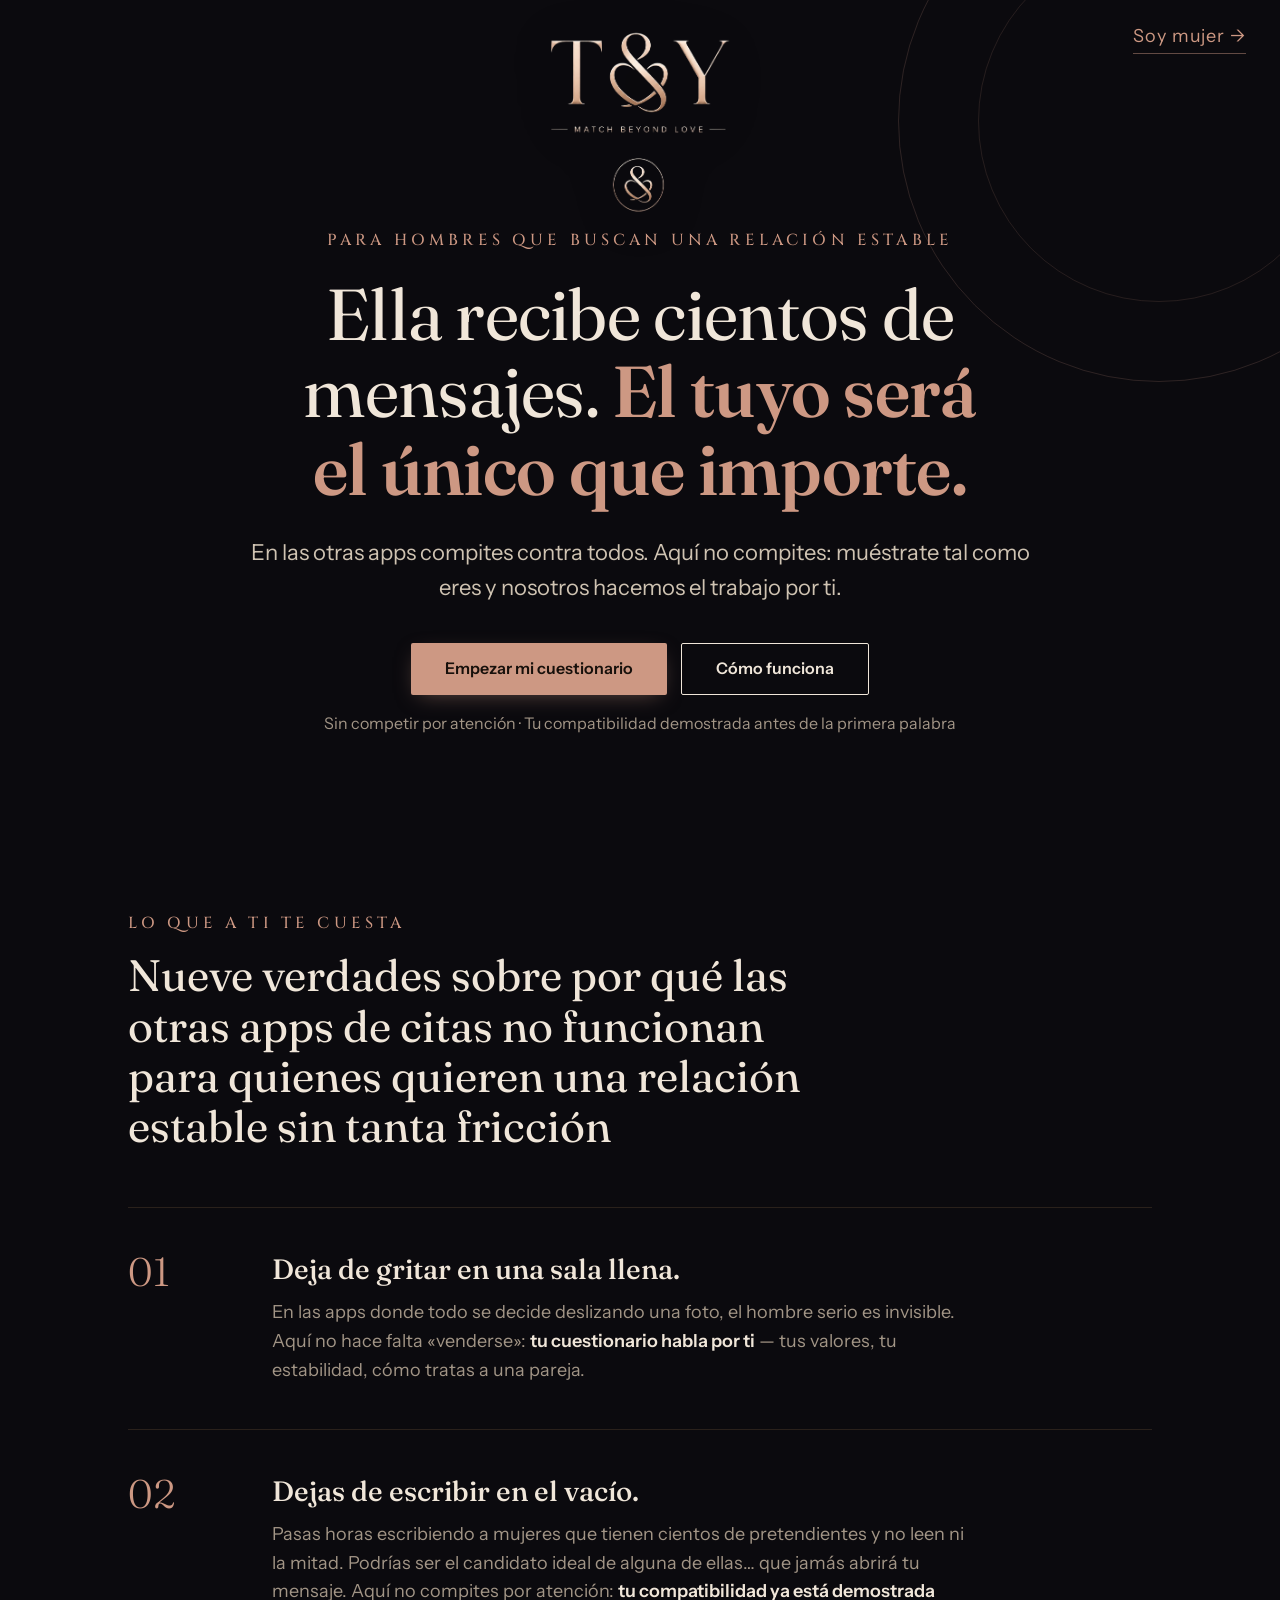
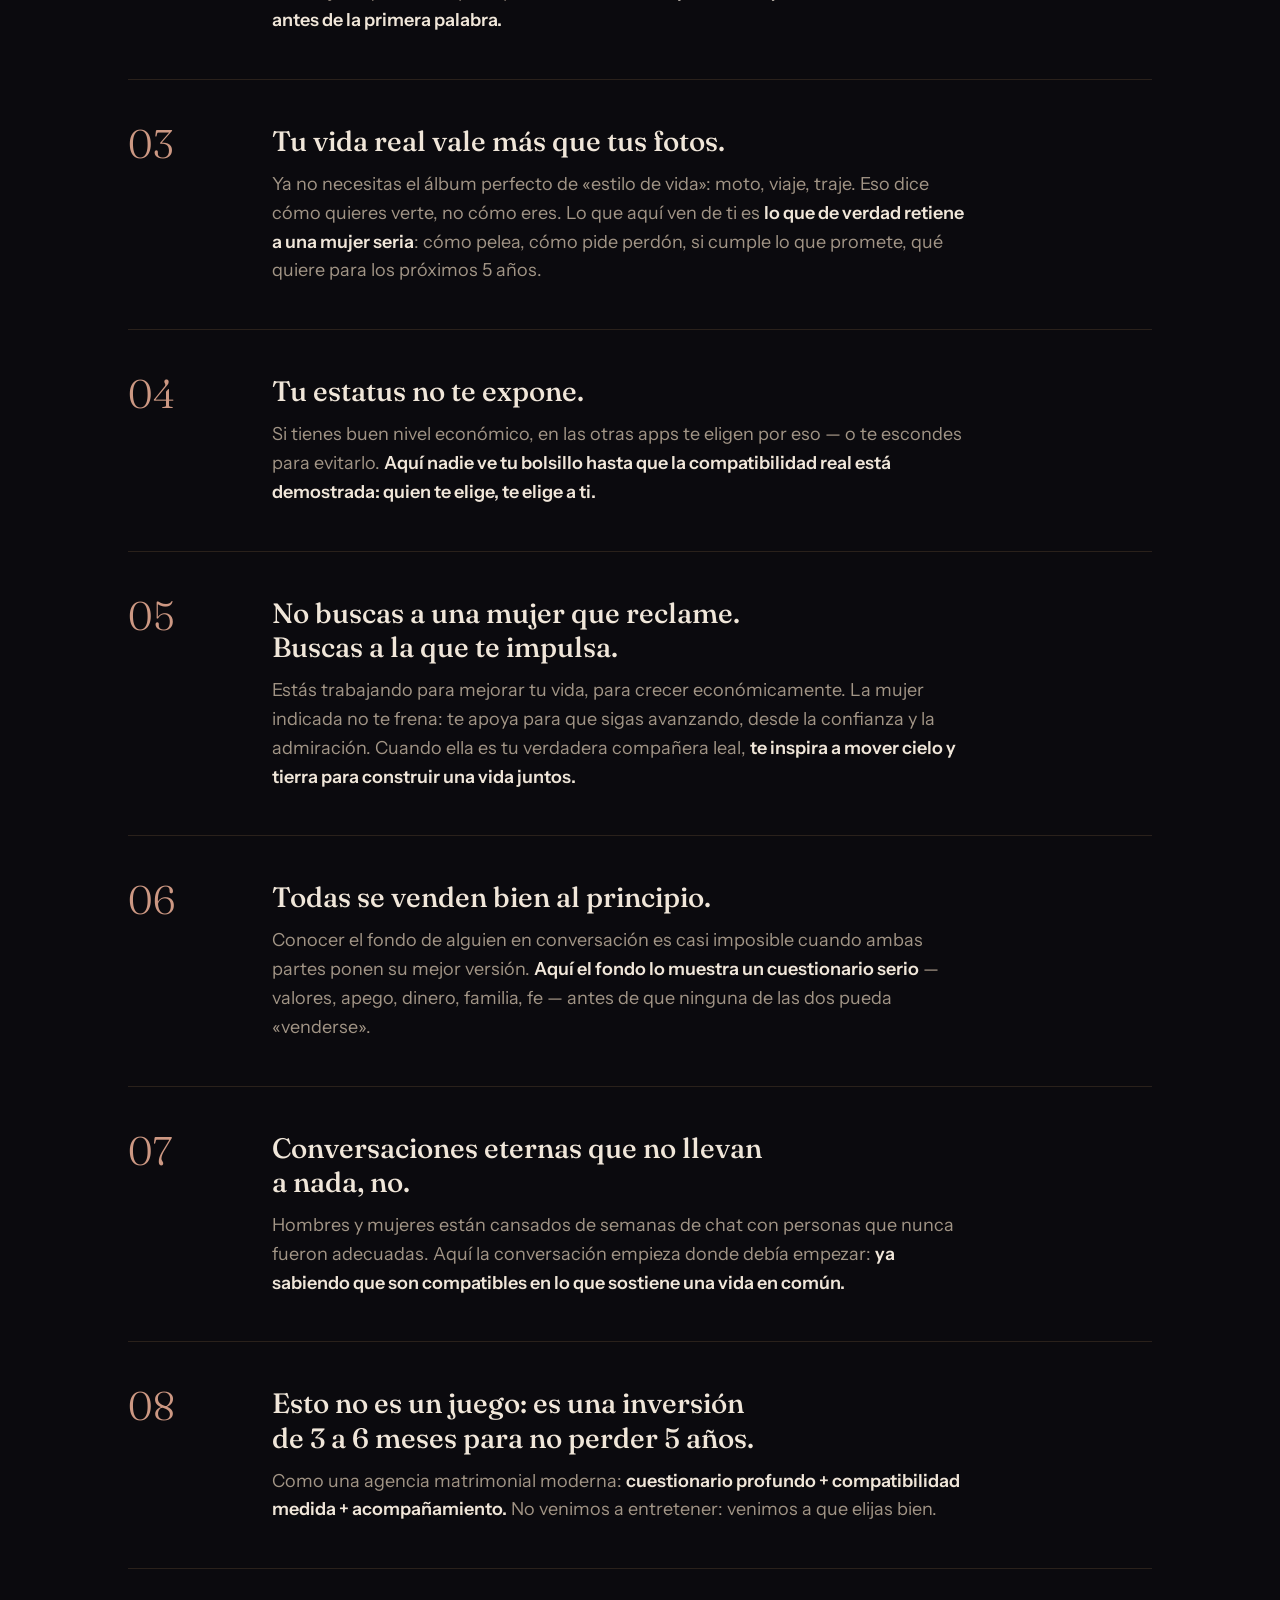
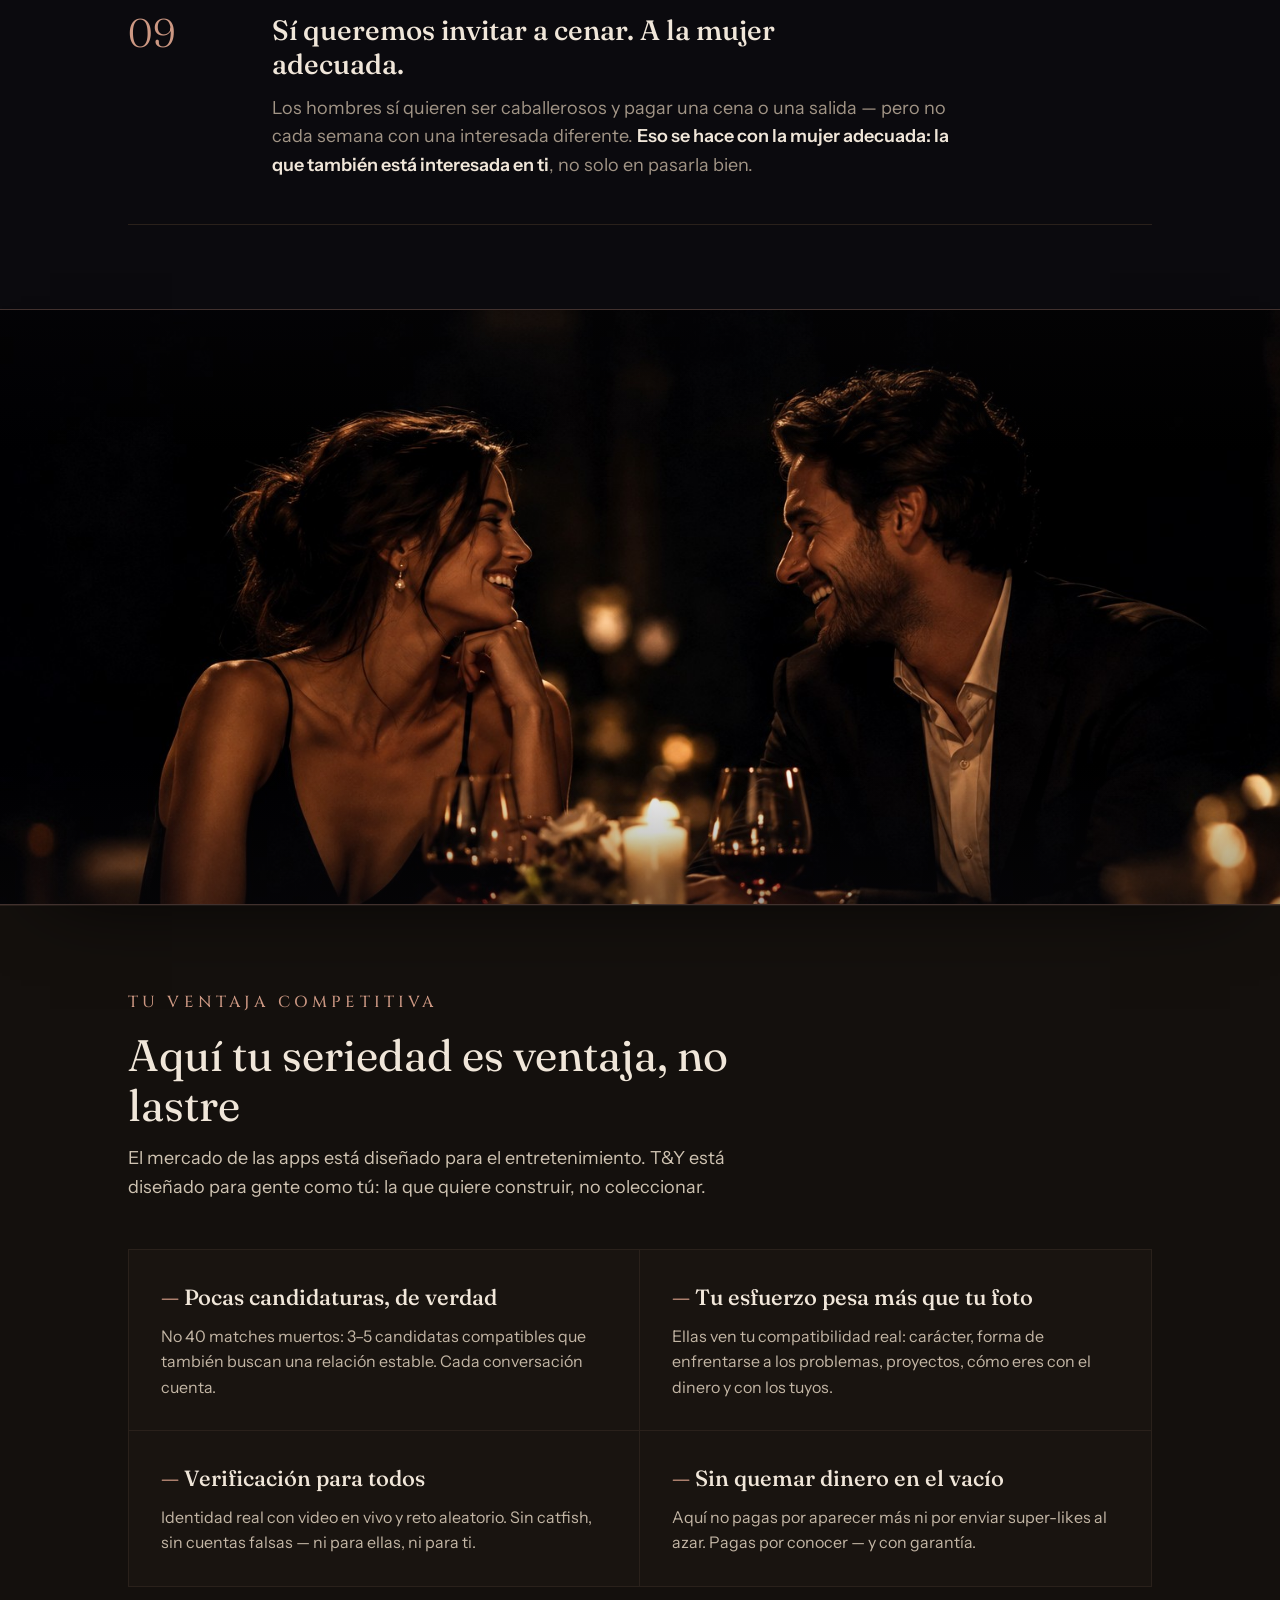
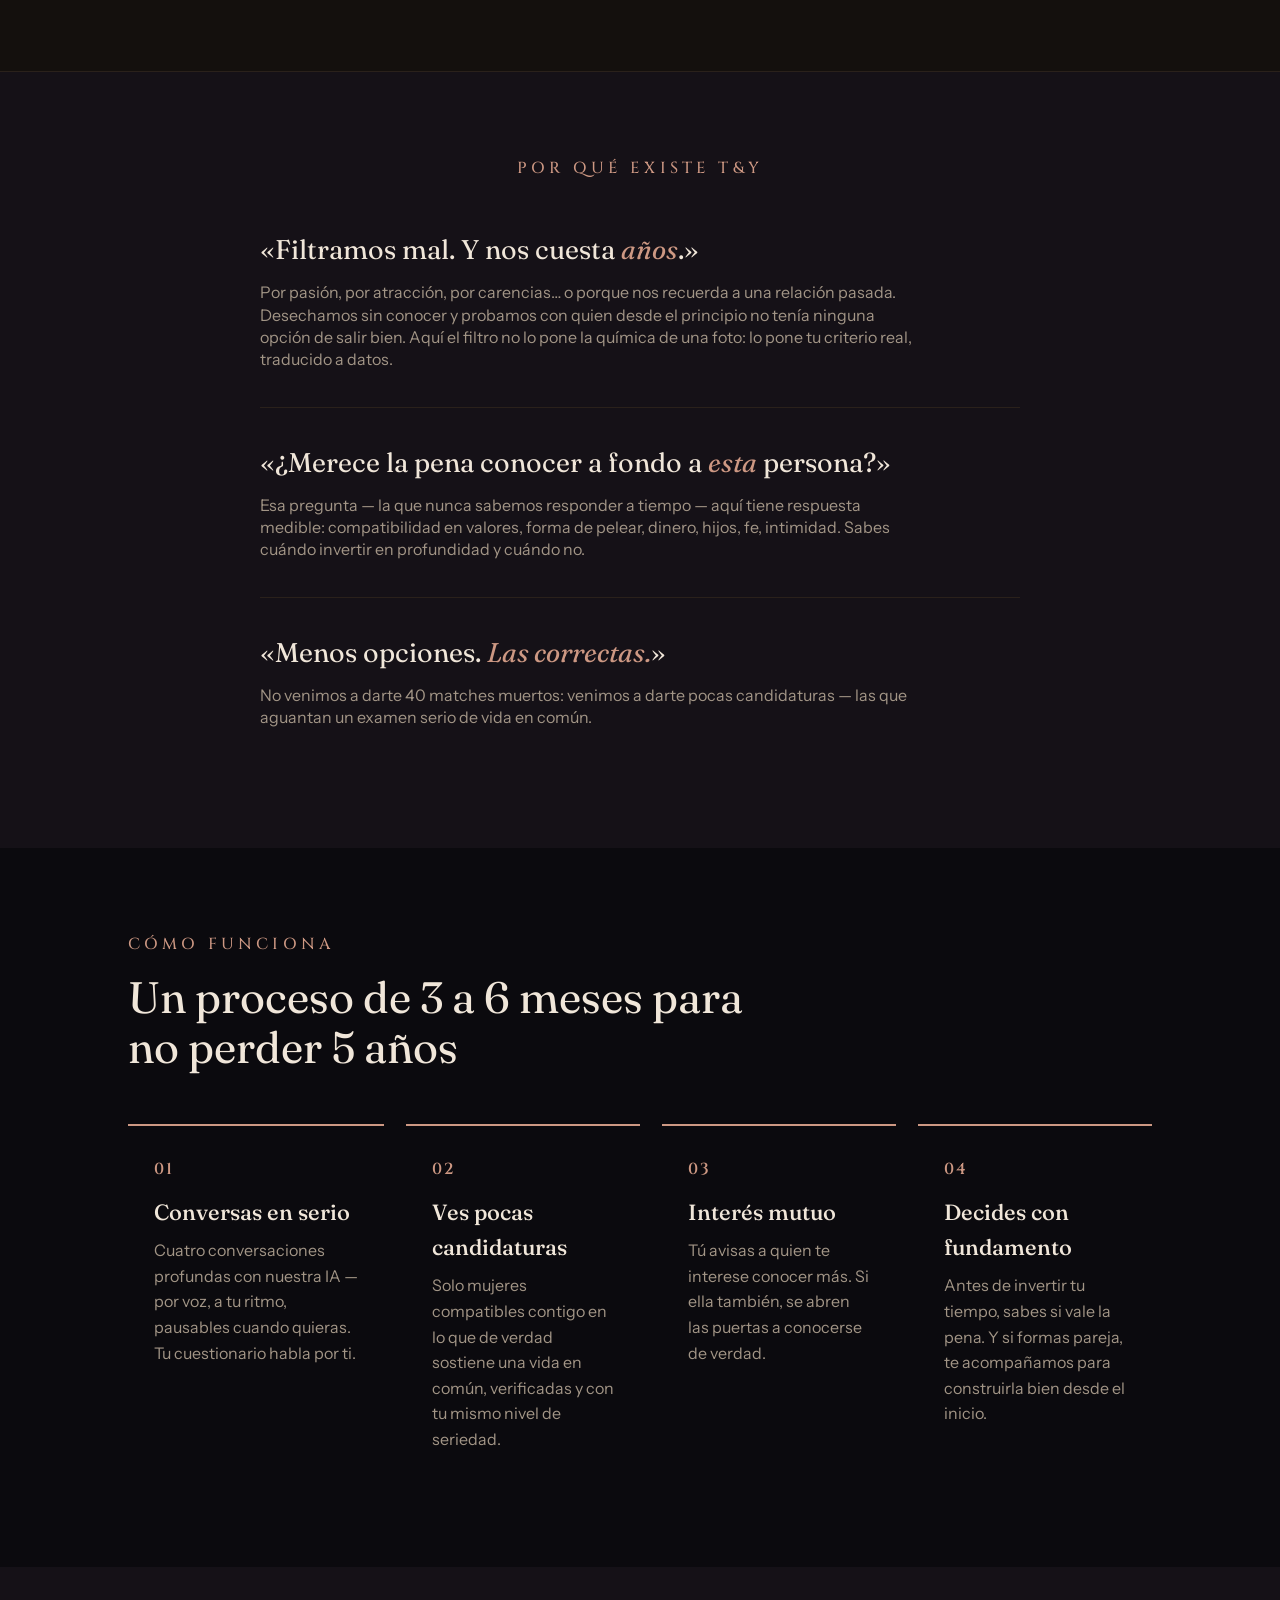
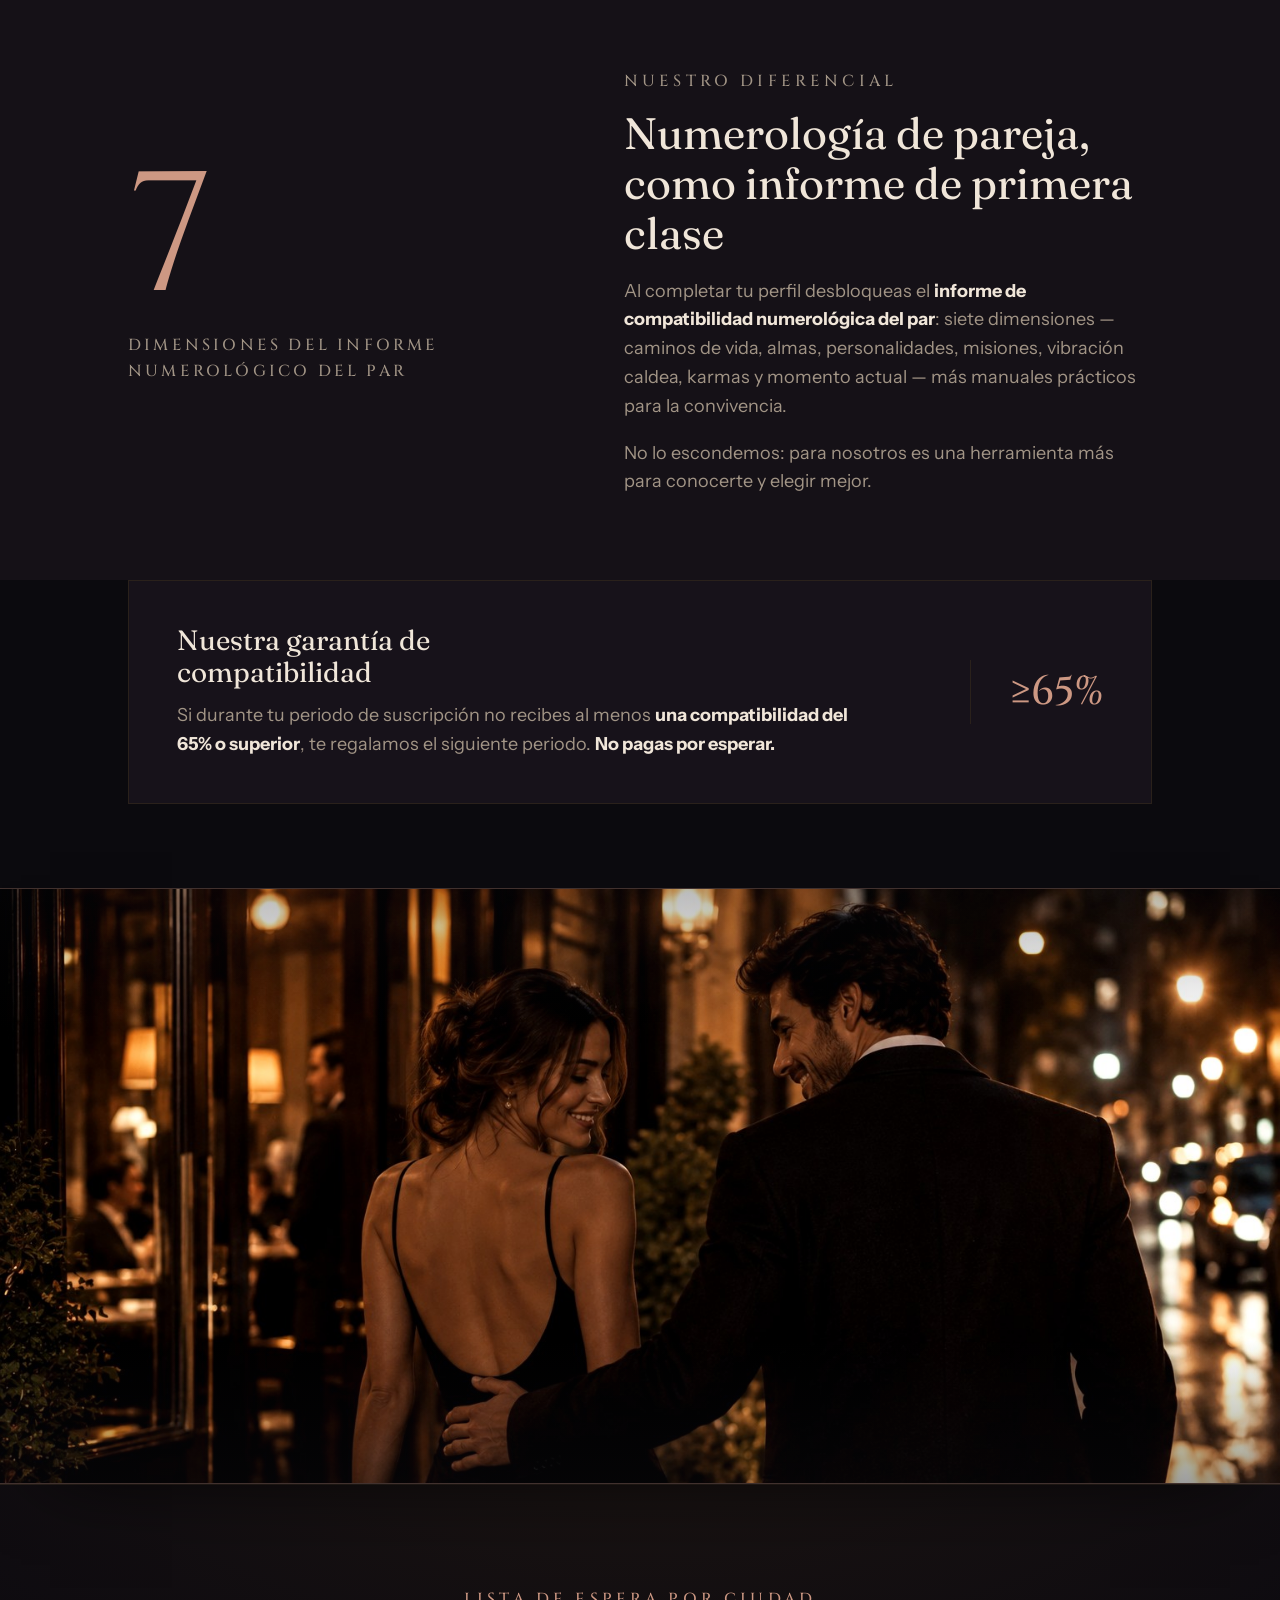
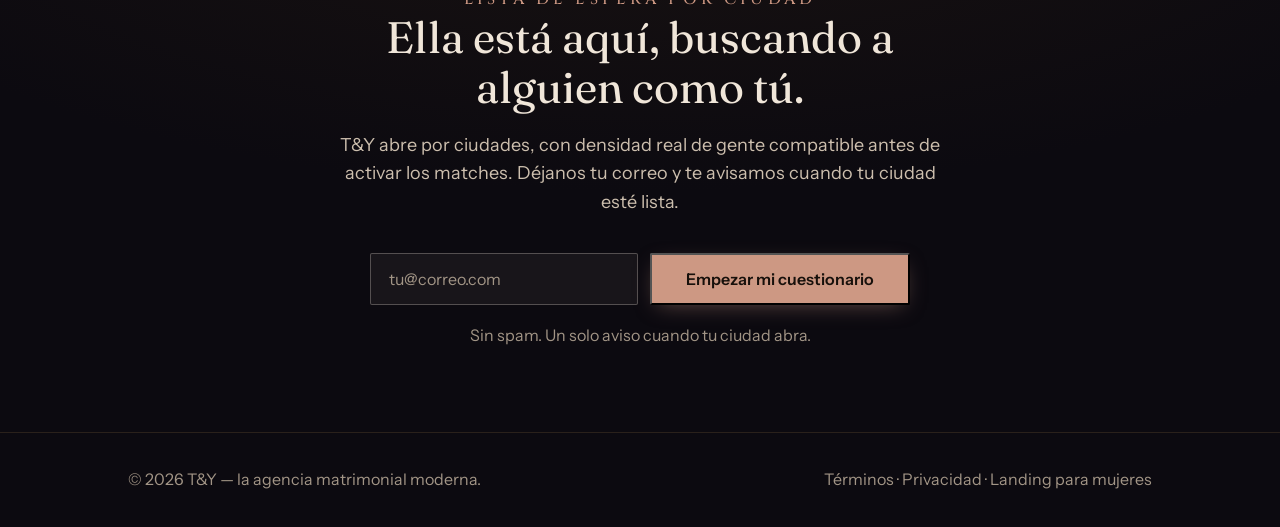
==== index.html @ 1a27bef4 "Landing hombres: bajar 5% encuadre de la 1a banda (cena) sin cambiar tamaño" ====
<!DOCTYPE html>
<html lang="es">
<head>
<meta charset="UTF-8">
<meta name="viewport" content="width=device-width, initial-scale=1.0">
<title>T&Y — Ella recibe cientos de mensajes. El tuyo será el único que importe.</title>
<link rel="preconnect" href="https://fonts.googleapis.com">
<link rel="preconnect" href="https://fonts.gstatic.com" crossorigin>
<link href="https://fonts.googleapis.com/css2?family=Fraunces:opsz,wght@9..144,300;9..144,400;9..144,500;9..144,600&family=Instrument+Sans:wght@400;500;600&family=Cinzel:wght@400;500;600;700&display=swap" rel="stylesheet">
<link rel="icon" type="image/png" href="favicon.png">
<link rel="apple-touch-icon" href="apple-touch-icon.png">
<meta property="og:type" content="website">
<meta property="og:title" content="T&Y — Ella recibe cientos de mensajes. El tuyo será el único que importe.">
<meta property="og:description" content="La agencia matrimonial moderna. No compites por atención: tu compatibilidad demostrada antes de la primera palabra.">
<meta property="og:url" content="https://clubdesarrollohumano.github.io/ty-landing/">
<meta property="og:image" content="https://clubdesarrollohumano.github.io/ty-landing/og-index.png">
<meta name="twitter:card" content="summary_large_image">
<meta name="twitter:image" content="https://clubdesarrollohumano.github.io/ty-landing/og-index.png">
<style>
:root{
  --bg:#0b0a0e; --bg-soft:#151117; --ink:#f0e6d9; --muted:#a29586;
  --accent:#cd9883; --accent-ink:#e9c6b1; --line:#2a211b;
  --card:#17121a; --gold:#cd9883; --dark:#0c0a10; --ruby:#8a2233;
  --serif:"Fraunces",Georgia,serif; --sans:"Instrument Sans",sans-serif; --display:"Cinzel",Georgia,serif;
}
*{margin:0;padding:0;box-sizing:border-box}
html{scroll-behavior:smooth}
body{background:var(--bg);color:var(--ink);font-family:var(--sans);font-size:18px;line-height:1.6;-webkit-font-smoothing:antialiased}
::selection{background:var(--accent);color:#14100b}
a{color:inherit}
.wrap{max-width:1080px;margin:0 auto;padding:0 28px}

header{position:absolute;top:0;left:0;right:0;z-index:60;display:flex;justify-content:flex-end;padding:22px 34px}
.switch{color:var(--accent);text-decoration:none;border-bottom:1px solid color-mix(in srgb,var(--accent) 45%,transparent);padding-bottom:2px;transition:.2s;letter-spacing:.05em}
.switch:hover{color:var(--accent-ink);border-color:var(--accent-ink)}

.hero{padding:26px 0 90px;position:relative;overflow:hidden}
.hero::after{content:"";position:absolute;right:-140px;top:-140px;width:520px;height:520px;border:1px solid rgba(205,152,131,.18);border-radius:50%;pointer-events:none}
.hero::before{content:"";position:absolute;right:-60px;top:-60px;width:360px;height:360px;border:1px solid rgba(205,152,131,.14);border-radius:50%;pointer-events:none}
.kicker{font-family:var(--display);font-size:16px;letter-spacing:.26em;text-transform:uppercase;color:var(--accent);font-weight:500;margin-bottom:22px}
h1{font-family:var(--serif);font-weight:400;font-size:clamp(40px,6.4vw,72px);line-height:1.08;letter-spacing:-.01em;max-width:16ch;color:var(--ink)}
h1 strong{font-weight:600;color:var(--accent)}
.hero p.lede{margin-top:26px;font-size:22px;color:#cfc3b2;max-width:52ch}
.cta-row{margin-top:38px;display:flex;flex-wrap:wrap;gap:14px;align-items:center}
.btn{display:inline-flex;align-items:center;justify-content:center;min-height:52px;padding:0 34px;background:var(--accent);color:#17100b;font-family:var(--sans);font-size:16px;font-weight:600;text-decoration:none;border-radius:2px;transition:background .2s,transform .15s;box-shadow:0 6px 22px -8px rgba(205,152,131,.5)}
.btn:hover{background:var(--accent-ink)}
.btn:active{transform:translateY(1px)}
.btn:focus-visible{outline:3px solid var(--accent);outline-offset:2px}
.btn.ghost{background:transparent;color:var(--ink);border:1px solid var(--ink);box-shadow:none}
.btn.ghost:hover{background:var(--ink);color:var(--bg)}
.microtrust{margin-top:16px;font-size:16px;color:var(--muted)}

section{padding:84px 0}
.sec-label{font-family:var(--display);font-size:16px;letter-spacing:.26em;text-transform:uppercase;color:var(--accent);font-weight:500;margin-bottom:14px}
h2{font-family:var(--serif);font-weight:400;font-size:clamp(30px,4vw,44px);line-height:1.14;max-width:24ch;color:var(--ink)}

.blocks{margin-top:56px;border-top:1px solid var(--line)}
.block{display:grid;grid-template-columns:110px 1fr;gap:34px;padding:44px 0;border-bottom:1px solid var(--line)}
.block .num{font-family:var(--serif);font-size:40px;font-weight:300;color:var(--accent);line-height:1;font-variant-numeric:tabular-nums}
.block h3{font-family:var(--serif);font-size:28px;font-weight:500;line-height:1.22;margin-bottom:12px;max-width:28ch;color:var(--ink)}
.block p{color:var(--muted);max-width:58ch}
.block p strong{color:var(--ink);font-weight:600}

.light{background:#14100d;color:var(--ink);border-top:1px solid var(--line);border-bottom:1px solid var(--line)}
.light .sec-label{color:var(--accent)}
.light h2{color:var(--ink)}
.light p.lede{color:#cfc3b2;margin-top:14px;max-width:52ch}
.guards{margin-top:48px;display:grid;grid-template-columns:repeat(2,1fr);gap:0;border:1px solid var(--line);background:transparent}
.guard{padding:30px 32px;border-bottom:1px solid var(--line);background:#191410}
.guard:nth-child(odd){border-right:1px solid var(--line)}
.guard:nth-last-child(-n+2){border-bottom:none}
.guard h4{font-family:var(--serif);font-size:22px;font-weight:500;margin-bottom:8px;color:var(--ink)}
.guard h4::before{content:"— ";color:var(--accent)}
.guard p{font-size:16px;color:#c3b6a5}

.quotes{background:var(--bg-soft)}
.quote{max-width:760px;margin:0 auto;padding:36px 0;text-align:left;border-bottom:1px solid var(--line)}
.quote:last-child{border-bottom:none}
.quote p{font-family:var(--serif);font-size:clamp(21px,2.6vw,27px);line-height:1.4;font-weight:400;color:var(--ink)}
.quote p em{color:var(--accent);font-style:italic}
.quote .why{font-family:var(--sans);font-size:16px;color:var(--muted);margin-top:12px;max-width:60ch}

.steps{margin-top:52px;display:grid;grid-template-columns:repeat(4,1fr);gap:0;counter-reset:step}
.step{padding:28px 26px 30px;border-top:2px solid var(--accent);position:relative}
.step+.step{margin-left:22px}
.step::before{counter-increment:step;content:"0" counter(step);font-family:var(--display);font-size:16px;color:var(--accent);font-weight:600;letter-spacing:.14em}
.step h4{font-family:var(--serif);font-size:22px;font-weight:500;margin:12px 0 8px;color:var(--ink)}
.step p{font-size:16px;color:var(--muted)}

.numero .inner{display:grid;grid-template-columns:.9fr 1.1fr;gap:64px;align-items:center}
.big7{font-family:var(--display);font-size:clamp(90px,14vw,170px);font-weight:400;line-height:.9;color:var(--accent);font-variant-numeric:tabular-nums}
.big7-label{margin-top:10px;font-family:var(--display);font-size:16px;letter-spacing:.2em;text-transform:uppercase;color:var(--muted);font-weight:500}
.numero p{color:var(--muted);margin-top:18px;max-width:46ch}
.numero p strong{color:var(--ink)}

.guarantee{border:1px solid var(--line);background:var(--card);padding:44px 48px;display:grid;grid-template-columns:1fr auto;gap:36px;align-items:center}
.guarantee h2{font-size:28px}
.guarantee p{color:var(--muted);margin-top:12px;max-width:56ch}
.guarantee p strong{color:var(--ink)}
.badge-g{font-family:var(--display);font-size:40px;font-weight:500;color:var(--accent);white-space:nowrap;border-left:1px solid var(--line);padding-left:40px}

.final{background:radial-gradient(120% 110% at 50% -10%,#1a1311 0%,var(--dark) 60%);color:var(--ink);text-align:center;border-top:1px solid var(--line)}
.final h2{margin:0 auto;max-width:22ch;color:var(--ink)}
.final .sec-label{color:var(--accent)}
.final p{color:#cdbfae;margin:18px auto 0;max-width:50ch}
.form{margin:36px auto 0;display:flex;gap:12px;max-width:540px;flex-wrap:wrap;justify-content:center}
.form input{flex:1;min-width:240px;min-height:52px;padding:0 18px;font-family:var(--sans);font-size:16px;background:rgba(240,230,217,.05);color:var(--ink);border:1px solid rgba(240,230,217,.28);border-radius:2px}
.form input::placeholder{color:var(--muted)}
.form input:focus-visible{outline:2px solid var(--accent);outline-offset:2px}
.form .btn{background:var(--accent);color:#17100b}
.form .btn:hover{background:var(--accent-ink)}
.final .microtrust{color:var(--muted)}

footer{background:var(--dark);color:var(--muted);border-top:1px solid var(--line);padding:34px 0;font-size:16px}
footer .wrap{display:flex;justify-content:space-between;gap:20px;flex-wrap:wrap}
footer a{color:var(--muted);text-decoration:none}
footer a:hover{color:var(--accent)}

/* hero: emblema de marca + composición centrada */
.hero{text-align:center}
.hero-logo{display:block;margin:0 0 10px}
.hero-logo img{display:block;height:clamp(120px,15vw,200px);width:auto;margin:0 auto;filter:drop-shadow(0 8px 26px rgba(0,0,0,.4))}
.hero .kicker{text-align:center}
.hero h1{margin:0 auto}
.hero p.lede{margin:26px auto 0;text-align:center}
.hero .cta-row{justify-content:center}
.hero .microtrust{text-align:center}
@media (max-width:860px){.hero-logo img{height:clamp(92px,26vw,150px)}}

/* bandas emocionales cinematográficas a ancho completo */
.filmwrap{padding:0}
.film{position:relative;margin:0;overflow:hidden;
  border-top:1px solid rgba(205,152,131,.28);border-bottom:1px solid rgba(205,152,131,.28);
  box-shadow:0 34px 80px -50px rgba(0,0,0,.95)}
.film img{display:block;width:100%;height:594px;object-fit:cover;object-position:center top}
.film-a img{object-position:center 5%}
.film::after{content:"";position:absolute;inset:0;pointer-events:none;
  background:linear-gradient(180deg,rgba(11,10,14,.28),transparent 24%,transparent 76%,rgba(11,10,14,.4))}

.rv{transform:translateY(14px);transition:transform .7s ease}
.rv.in{transform:none}
@media (prefers-reduced-motion:reduce){.rv{transform:none;transition:none}html{scroll-behavior:auto}}

@media (max-width:860px){
  .block{grid-template-columns:1fr;gap:8px;padding:34px 0}
  .block .num{font-size:28px}
  .guards{grid-template-columns:1fr}
  .guard:nth-child(odd){border-right:none}
  .guard:nth-last-child(-n+2){border-bottom:1px solid var(--line)}
  .guard:last-child{border-bottom:none}
  .steps{grid-template-columns:1fr 1fr;gap:26px}
  .step+.step{margin-left:0}
  .numero .inner{grid-template-columns:1fr;gap:36px}
  .guarantee{grid-template-columns:1fr;padding:34px 28px}
  .badge-g{border-left:none;padding-left:0}
  .hero::after,.hero::before{display:none}
  section{padding:64px 0}
}
@media (max-width:560px){.steps{grid-template-columns:1fr}}
</style>
</head>
<body>

<header>
  <a class="switch" href="mujeres.html">Soy mujer →</a>
</header>

<main>

<!-- HERO -->
<div class="hero">
  <div class="wrap">
    <div class="hero-logo rv"><img src="TY_logo_negro_transparente.png" alt="T&amp;Y — Match Beyond Love"></div>
    <p class="kicker rv">Para hombres que buscan una relación estable</p>
    <h1 class="rv">Ella recibe cientos de mensajes. <strong>El tuyo será el único que importe.</strong></h1>
    <p class="lede rv">En las otras apps compites contra todos. Aquí no compites: muéstrate tal como eres y nosotros hacemos el trabajo por ti.</p>
    <div class="cta-row rv">
      <a class="btn" href="#empezar">Empezar mi cuestionario</a>
      <a class="btn ghost" href="#como">Cómo funciona</a>
    </div>
    <p class="microtrust rv">Sin competir por atención · Tu compatibilidad demostrada antes de la primera palabra</p>
  </div>
</div>

<!-- BLOQUES DE MENSAJE -->
<section>
  <div class="wrap">
    <p class="sec-label rv">Lo que a ti te cuesta</p>
    <h2 class="rv">Nueve verdades sobre por qué las otras apps de citas no funcionan para quienes quieren una relación estable sin tanta fricción</h2>
    <div class="blocks">
      <article class="block rv">
        <div class="num">01</div>
        <div>
          <h3>Deja de gritar en una sala llena.</h3>
          <p>En las apps donde todo se decide deslizando una foto, el hombre serio es invisible. Aquí no hace falta «venderse»: <strong>tu cuestionario habla por ti</strong> — tus valores, tu estabilidad, cómo tratas a una pareja.</p>
        </div>
      </article>
      <article class="block rv">
        <div class="num">02</div>
        <div>
          <h3>Dejas de escribir en el vacío.</h3>
          <p>Pasas horas escribiendo a mujeres que tienen cientos de pretendientes y no leen ni la mitad. Podrías ser el candidato ideal de alguna de ellas… que jamás abrirá tu mensaje. Aquí no compites por atención: <strong>tu compatibilidad ya está demostrada antes de la primera palabra.</strong></p>
        </div>
      </article>
      <article class="block rv">
        <div class="num">03</div>
        <div>
          <h3>Tu vida real vale más que tus fotos.</h3>
          <p>Ya no necesitas el álbum perfecto de «estilo de vida»: moto, viaje, traje. Eso dice cómo quieres verte, no cómo eres. Lo que aquí ven de ti es <strong>lo que de verdad retiene a una mujer seria</strong>: cómo pelea, cómo pide perdón, si cumple lo que promete, qué quiere para los próximos 5 años.</p>
        </div>
      </article>
      <article class="block rv">
        <div class="num">04</div>
        <div>
          <h3>Tu estatus no te expone.</h3>
          <p>Si tienes buen nivel económico, en las otras apps te eligen por eso — o te escondes para evitarlo. <strong>Aquí nadie ve tu bolsillo hasta que la compatibilidad real está demostrada: quien te elige, te elige a ti.</strong></p>
        </div>
      </article>
      <article class="block rv">
        <div class="num">05</div>
        <div>
          <h3>No buscas a una mujer que reclame. Buscas a la que te impulsa.</h3>
          <p>Estás trabajando para mejorar tu vida, para crecer económicamente. La mujer indicada no te frena: te apoya para que sigas avanzando, desde la confianza y la admiración. Cuando ella es tu verdadera compañera leal, <strong>te inspira a mover cielo y tierra para construir una vida juntos.</strong></p>
        </div>
      </article>
      <article class="block rv">
        <div class="num">06</div>
        <div>
          <h3>Todas se venden bien al principio.</h3>
          <p>Conocer el fondo de alguien en conversación es casi imposible cuando ambas partes ponen su mejor versión. <strong>Aquí el fondo lo muestra un cuestionario serio</strong> — valores, apego, dinero, familia, fe — antes de que ninguna de las dos pueda «venderse».</p>
        </div>
      </article>
      <article class="block rv">
        <div class="num">07</div>
        <div>
          <h3>Conversaciones eternas que no llevan a nada, no.</h3>
          <p>Hombres y mujeres están cansados de semanas de chat con personas que nunca fueron adecuadas. Aquí la conversación empieza donde debía empezar: <strong>ya sabiendo que son compatibles en lo que sostiene una vida en común.</strong></p>
        </div>
      </article>
      <article class="block rv">
        <div class="num">08</div>
        <div>
          <h3>Esto no es un juego: es una inversión de 3 a 6 meses para no perder 5 años.</h3>
          <p>Como una agencia matrimonial moderna: <strong>cuestionario profundo + compatibilidad medida + acompañamiento.</strong> No venimos a entretener: venimos a que elijas bien.</p>
        </div>
      </article>
      <article class="block rv">
        <div class="num">09</div>
        <div>
          <h3>Sí queremos invitar a cenar. A la mujer adecuada.</h3>
          <p>Los hombres sí quieren ser caballerosos y pagar una cena o una salida — pero no cada semana con una interesada diferente. <strong>Eso se hace con la mujer adecuada: la que también está interesada en ti</strong>, no solo en pasarla bien.</p>
        </div>
      </article>
    </div>
  </div>
</section>

<!-- BANDA EMOCIONAL 1: la cena con la adecuada -->
<section class="filmwrap"><figure class="film rv film-a">
  <img src="hombres_01_certeza.jpg" alt="Una pareja que se ríe de verdad a la luz de las velas: lo que se construye con la mujer adecuada." loading="lazy">
</figure></section>

<!-- PROCESO / VENTAJA -->
<section class="light">
  <div class="wrap">
    <p class="sec-label rv">Tu ventaja competitiva</p>
    <h2 class="rv">Aquí tu seriedad es ventaja, no lastre</h2>
    <p class="lede rv">El mercado de las apps está diseñado para el entretenimiento. T&amp;Y está diseñado para gente como tú: la que quiere construir, no coleccionar.</p>
    <div class="guards rv">
      <div class="guard">
        <h4>Pocas candidaturas, de verdad</h4>
        <p>No 40 matches muertos: 3–5 candidatas compatibles que también buscan una relación estable. Cada conversación cuenta.</p>
      </div>
      <div class="guard">
        <h4>Tu esfuerzo pesa más que tu foto</h4>
        <p>Ellas ven tu compatibilidad real: carácter, forma de enfrentarse a los problemas, proyectos, cómo eres con el dinero y con los tuyos.</p>
      </div>
      <div class="guard">
        <h4>Verificación para todos</h4>
        <p>Identidad real con video en vivo y reto aleatorio. Sin catfish, sin cuentas falsas — ni para ellas, ni para ti.</p>
      </div>
      <div class="guard">
        <h4>Sin quemar dinero en el vacío</h4>
        <p>Aquí no pagas por aparecer más ni por enviar super-likes al azar. Pagas por conocer — y con garantía.</p>
      </div>
    </div>
  </div>
</section>

<!-- TRANSVERSALES -->
<section class="quotes">
  <div class="wrap">
    <p class="sec-label rv" style="text-align:center">Por qué existe T&amp;Y</p>
    <div class="quote rv">
      <p>«Filtramos mal. Y nos cuesta <em>años</em>.»</p>
      <p class="why">Por pasión, por atracción, por carencias… o porque nos recuerda a una relación pasada. Desechamos sin conocer y probamos con quien desde el principio no tenía ninguna opción de salir bien. Aquí el filtro no lo pone la química de una foto: lo pone tu criterio real, traducido a datos.</p>
    </div>
    <div class="quote rv">
      <p>«¿Merece la pena conocer a fondo a <em>esta</em> persona?»</p>
      <p class="why">Esa pregunta — la que nunca sabemos responder a tiempo — aquí tiene respuesta medible: compatibilidad en valores, forma de pelear, dinero, hijos, fe, intimidad. Sabes cuándo invertir en profundidad y cuándo no.</p>
    </div>
    <div class="quote rv">
      <p>«Menos opciones. <em>Las correctas.</em>»</p>
      <p class="why">No venimos a darte 40 matches muertos: venimos a darte pocas candidaturas — las que aguantan un examen serio de vida en común.</p>
    </div>
  </div>
</section>

<!-- CÓMO FUNCIONA -->
<section id="como">
  <div class="wrap">
    <p class="sec-label rv">Cómo funciona</p>
    <h2 class="rv">Un proceso de 3 a 6 meses para no perder 5 años</h2>
    <div class="steps rv">
      <div class="step">
        <h4>Conversas en serio</h4>
        <p>Cuatro conversaciones profundas con nuestra IA — por voz, a tu ritmo, pausables cuando quieras. Tu cuestionario habla por ti.</p>
      </div>
      <div class="step">
        <h4>Ves pocas candidaturas</h4>
        <p>Solo mujeres compatibles contigo en lo que de verdad sostiene una vida en común, verificadas y con tu mismo nivel de seriedad.</p>
      </div>
      <div class="step">
        <h4>Interés mutuo</h4>
        <p>Tú avisas a quien te interese conocer más. Si ella también, se abren las puertas a conocerse de verdad.</p>
      </div>
      <div class="step">
        <h4>Decides con fundamento</h4>
        <p>Antes de invertir tu tiempo, sabes si vale la pena. Y si formas pareja, te acompañamos para construirla bien desde el inicio.</p>
      </div>
    </div>
  </div>
</section>

<!-- NUMEROLOGÍA -->
<section class="numero" style="background:var(--bg-soft)">
  <div class="wrap inner">
    <div class="rv">
      <div class="big7">7</div>
      <p class="big7-label">dimensiones del informe numerológico del par</p>
    </div>
    <div>
      <p class="sec-label rv">Nuestro diferencial</p>
      <h2 class="rv">Numerología de pareja, como informe de primera clase</h2>
      <p class="rv">Al completar tu perfil desbloqueas el <strong>informe de compatibilidad numerológica del par</strong>: siete dimensiones — caminos de vida, almas, personalidades, misiones, vibración caldea, karmas y momento actual — más manuales prácticos para la convivencia.</p>
      <p class="rv">No lo escondemos: para nosotros es una herramienta más para conocerte y elegir mejor.</p>
    </div>
  </div>
</section>

<!-- GARANTÍA -->
<section style="padding-top:0">
  <div class="wrap">
    <div class="guarantee rv">
      <div>
        <h2>Nuestra garantía de compatibilidad</h2>
        <p>Si durante tu periodo de suscripción no recibes al menos <strong>una compatibilidad del 65% o superior</strong>, te regalamos el siguiente periodo. <strong>No pagas por esperar.</strong></p>
      </div>
      <div class="badge-g">≥65%</div>
    </div>
  </div>
</section>

<!-- BANDA EMOCIONAL FINAL: caminar con la adecuada -->
<section class="filmwrap"><figure class="film rv">
  <img src="hombres_02_noche.jpg" alt="Una pareja elegante camina junta hacia la noche; él la acompaña con la mano en su espalda." loading="lazy">
</figure></section>

<!-- FINAL CTA -->
<section class="final" id="empezar">
  <div class="wrap">
    <p class="sec-label rv">Lista de espera por ciudad</p>
    <h2 class="rv">Ella está aquí, buscando a alguien como tú.</h2>
    <p class="rv">T&amp;Y abre por ciudades, con densidad real de gente compatible antes de activar los matches. Déjanos tu correo y te avisamos cuando tu ciudad esté lista.</p>
    <form class="form rv" onsubmit="event.preventDefault();this.innerHTML='<p style=\'color:#161310;font-weight:600\'>✓ Estás en la lista. Te avisaremos.</p>'">
      <input type="email" required placeholder="tu@correo.com" aria-label="Correo electrónico">
      <button class="btn" type="submit">Empezar mi cuestionario</button>
    </form>
    <p class="microtrust rv">Sin spam. Un solo aviso cuando tu ciudad abra.</p>
  </div>
</section>

</main>

<footer>
  <div class="wrap">
    <span>© 2026 T&amp;Y — la agencia matrimonial moderna.</span>
    <span><a href="#">Términos</a> · <a href="#">Privacidad</a> · <a href="mujeres.html">Landing para mujeres</a></span>
  </div>
</footer>

<script>
(function(){var els=document.querySelectorAll('.rv');
if(!('IntersectionObserver' in window)){els.forEach(function(e){e.classList.add('in')});return}
var io=new IntersectionObserver(function(es){es.forEach(function(e){if(e.isIntersecting){e.target.classList.add('in');io.unobserve(e.target)}})},{threshold:.12});
els.forEach(function(el){io.observe(el)});
setTimeout(function(){els.forEach(function(e){if(!e.classList.contains('in'))e.classList.add('in')})},600);})();
</script>
</body>
</html>
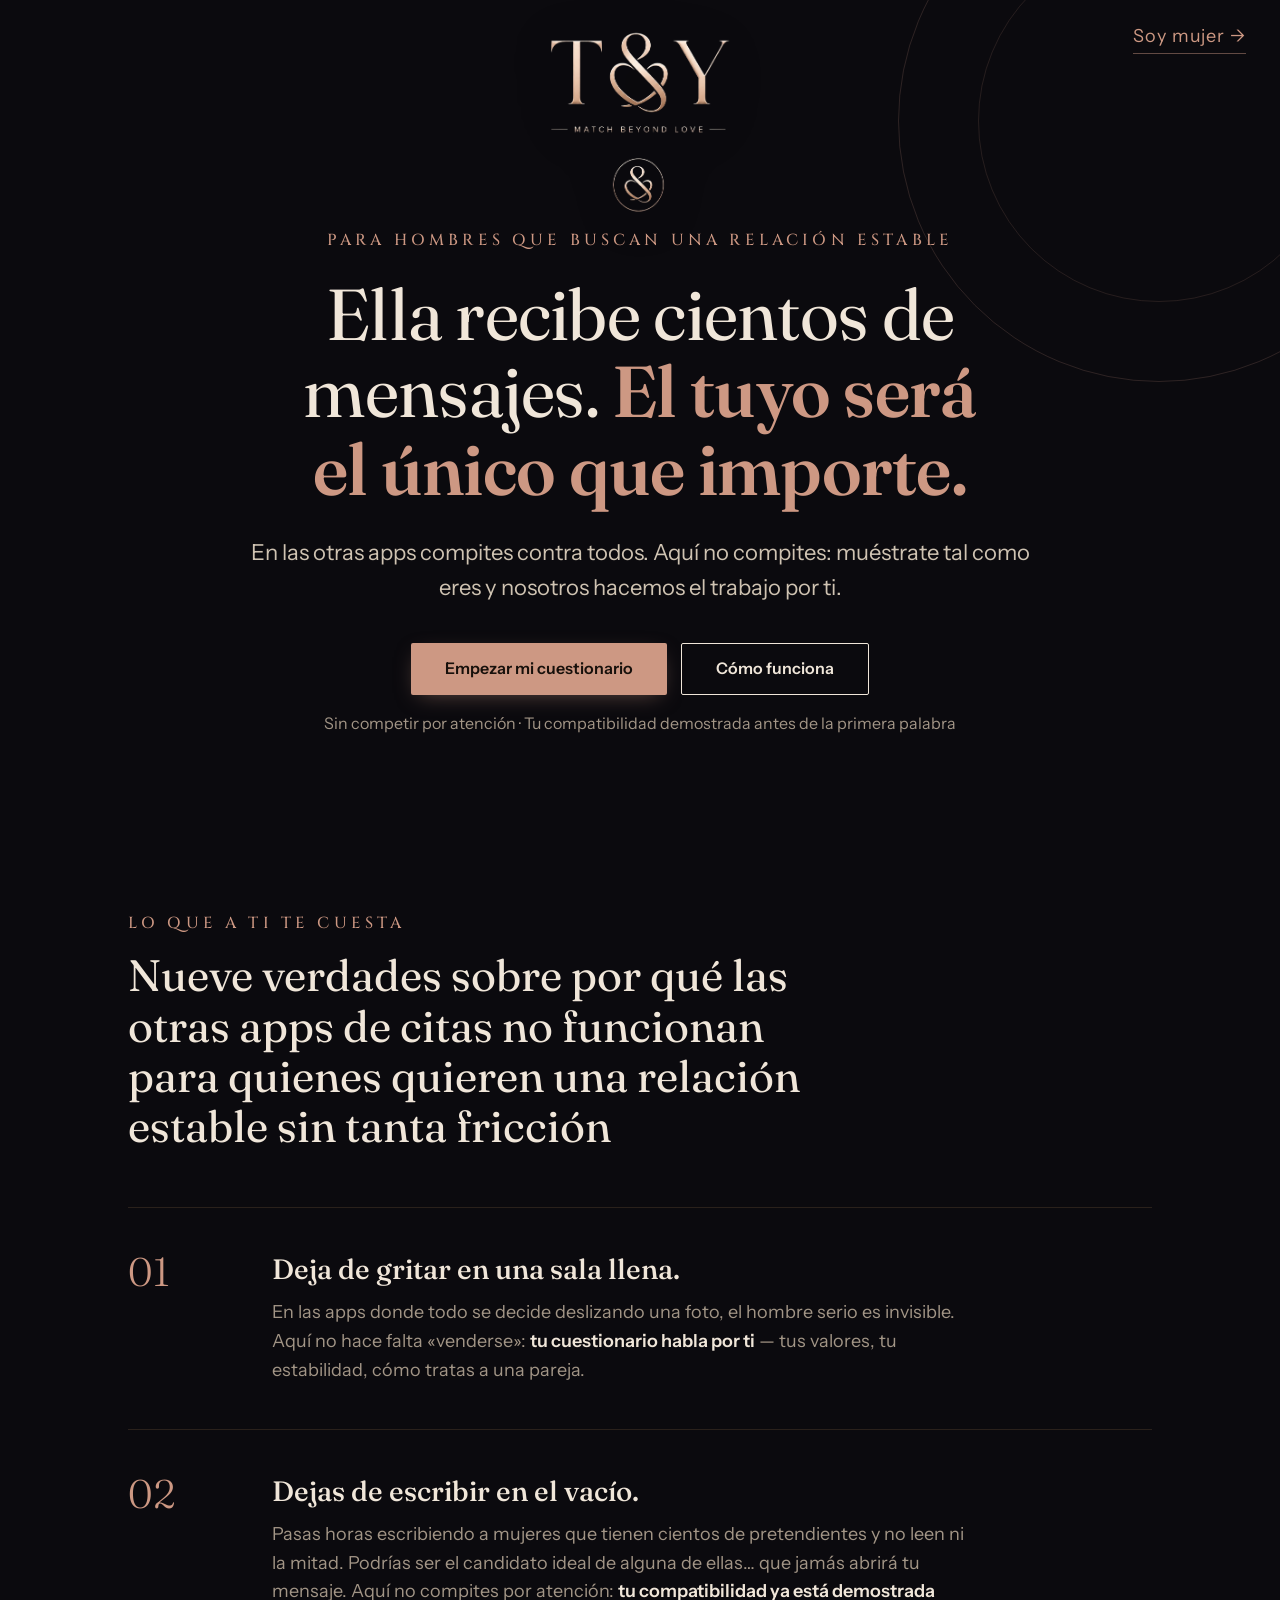
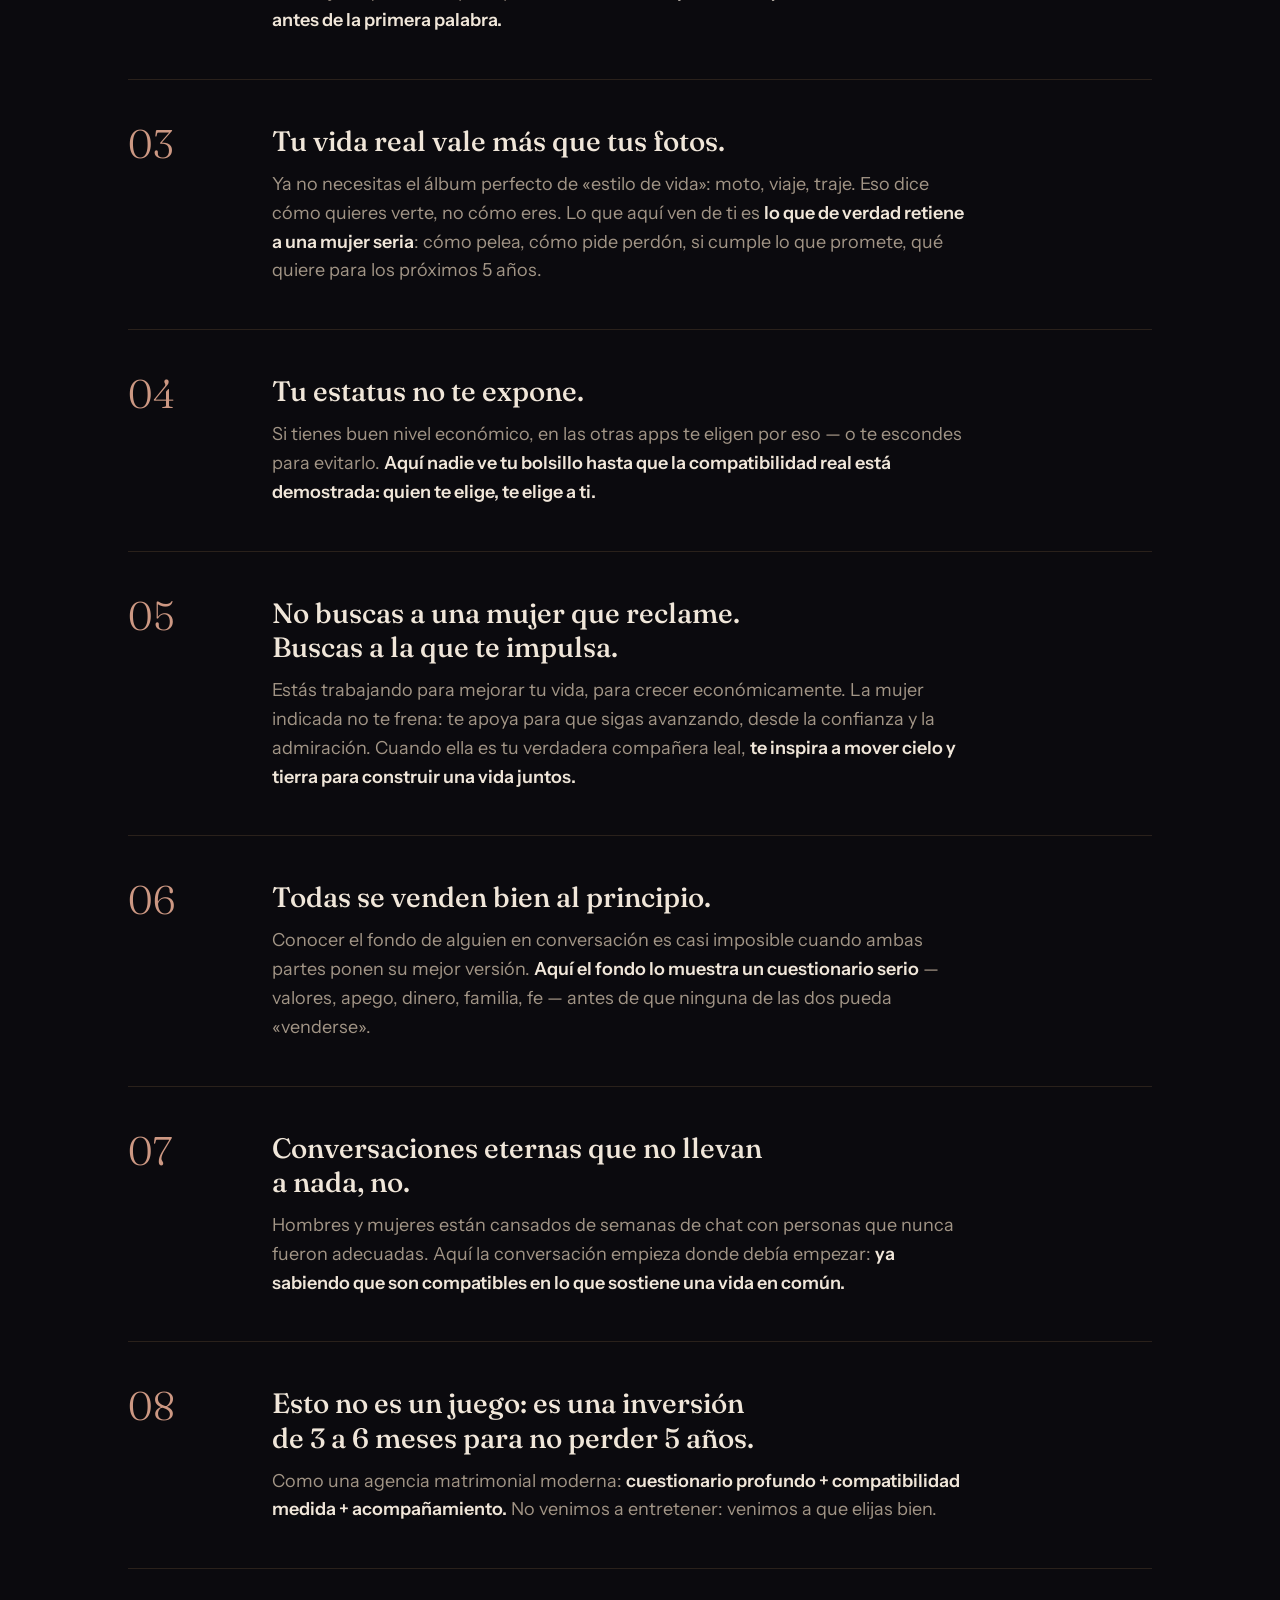
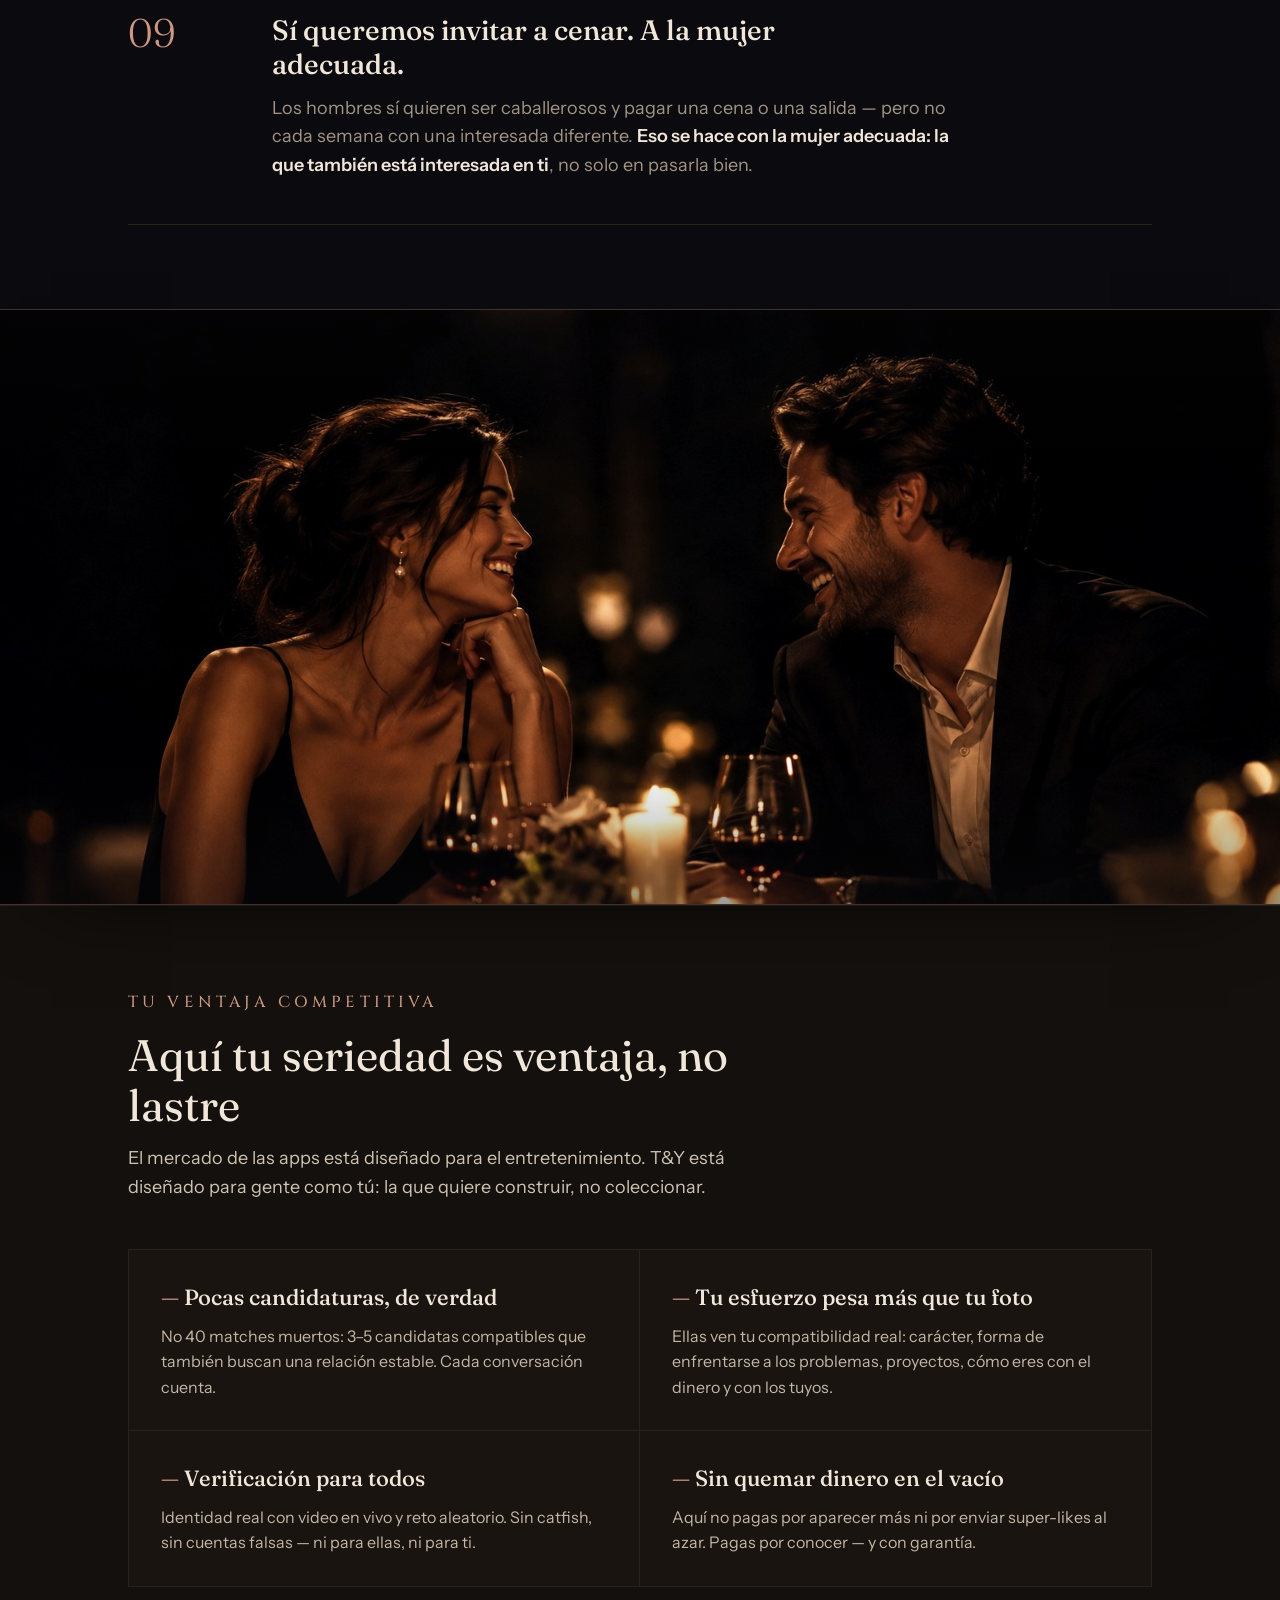
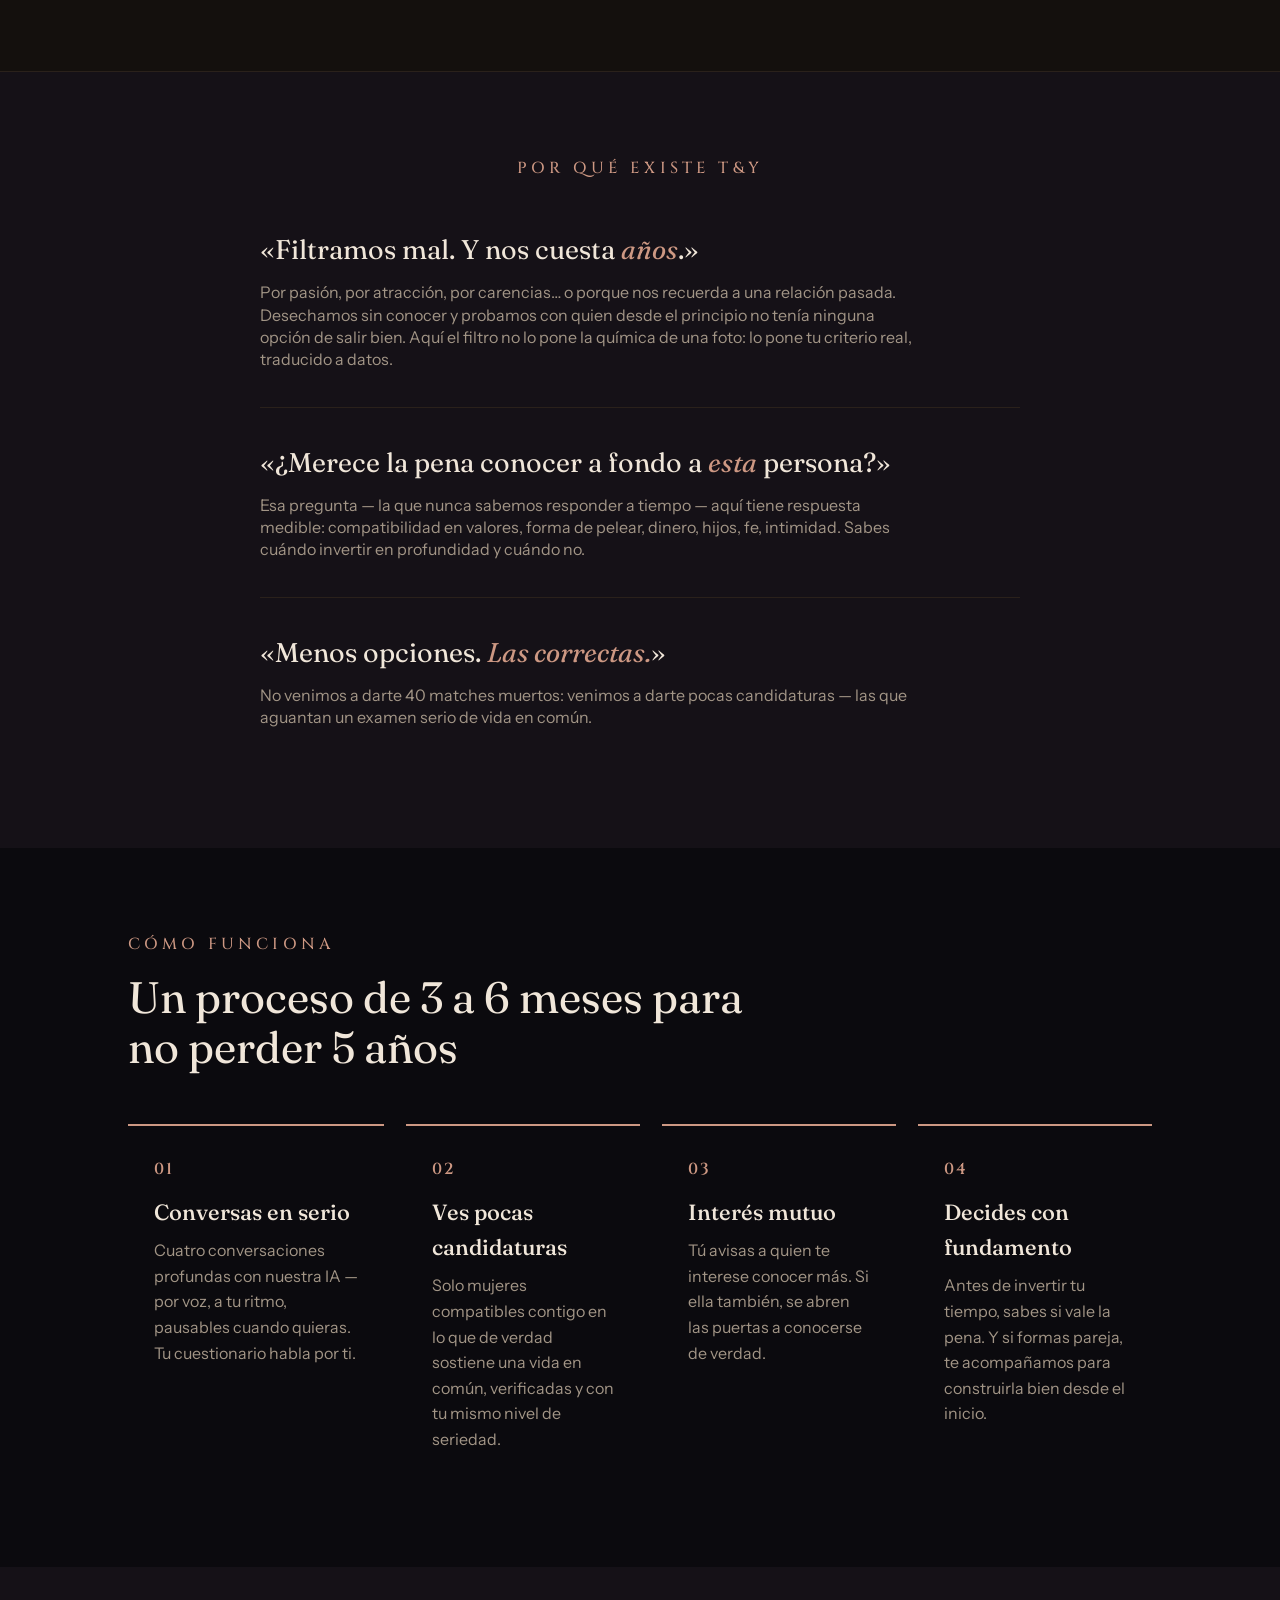
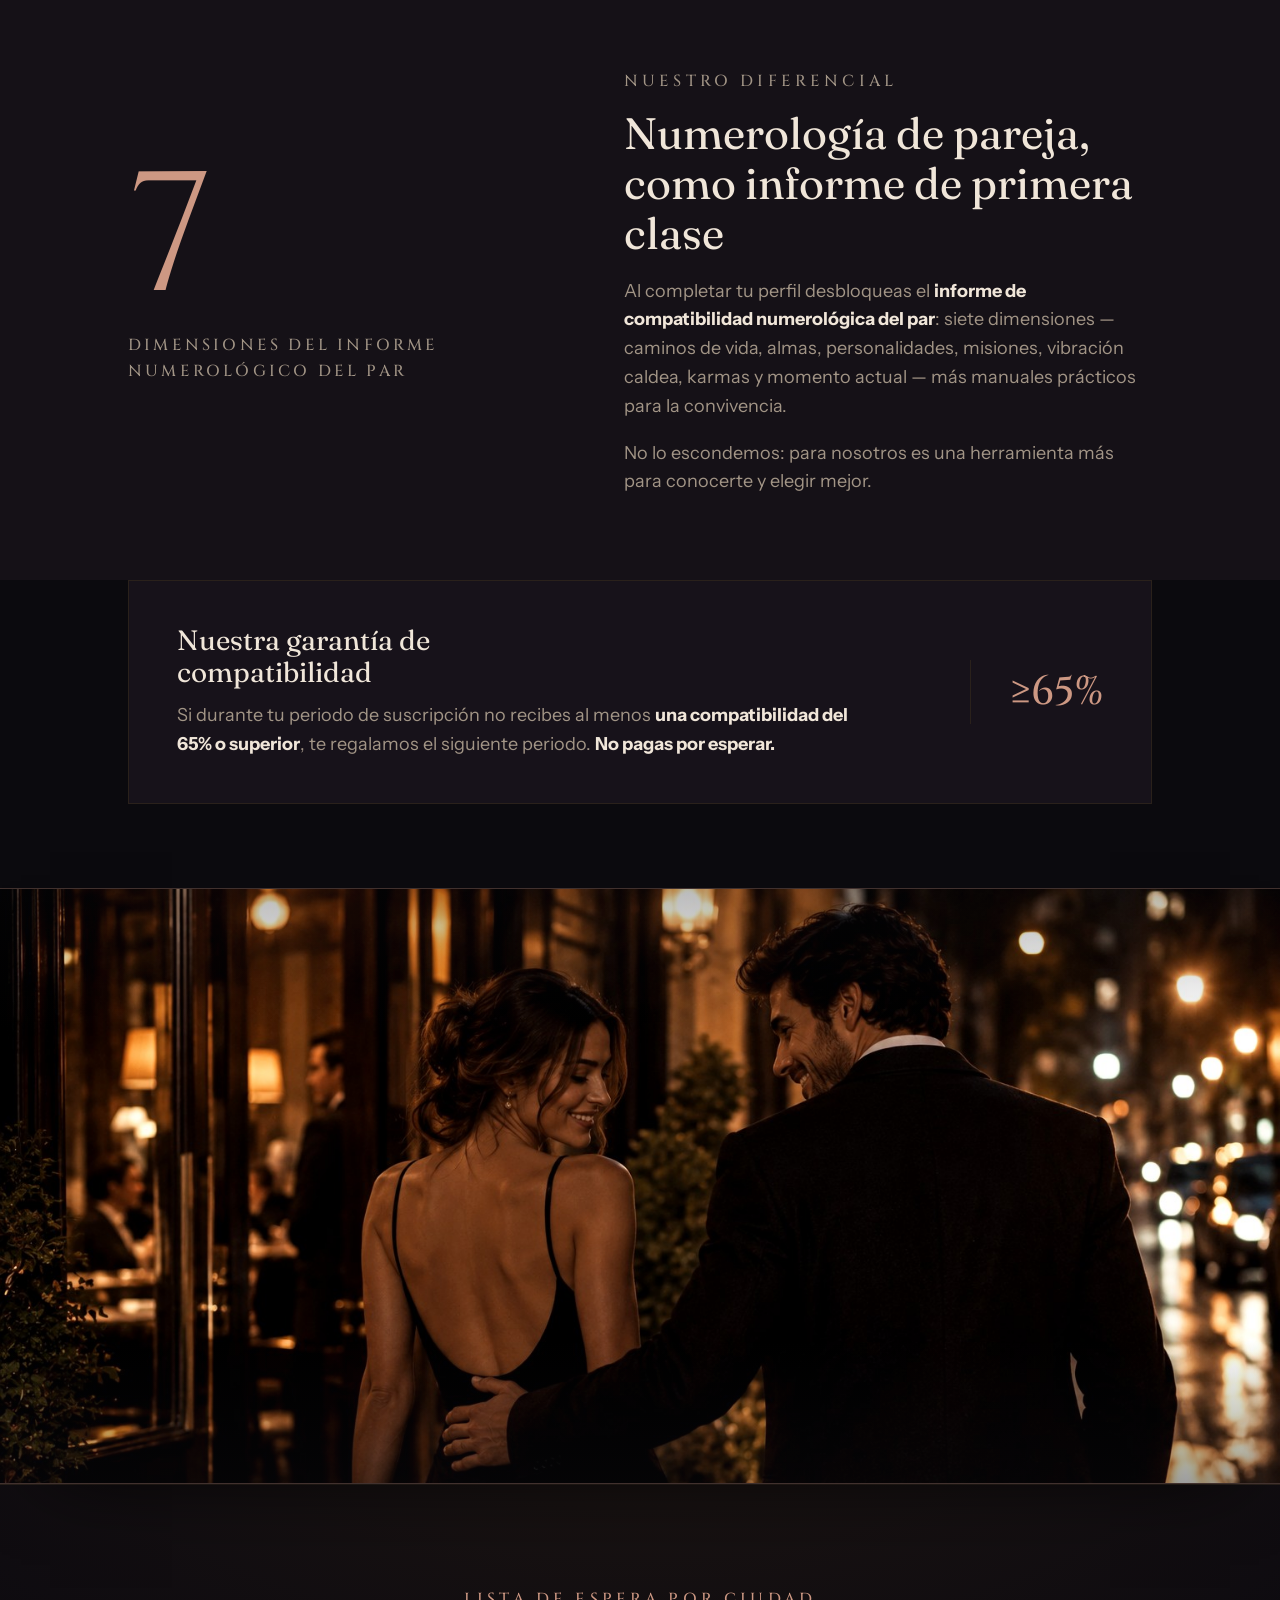
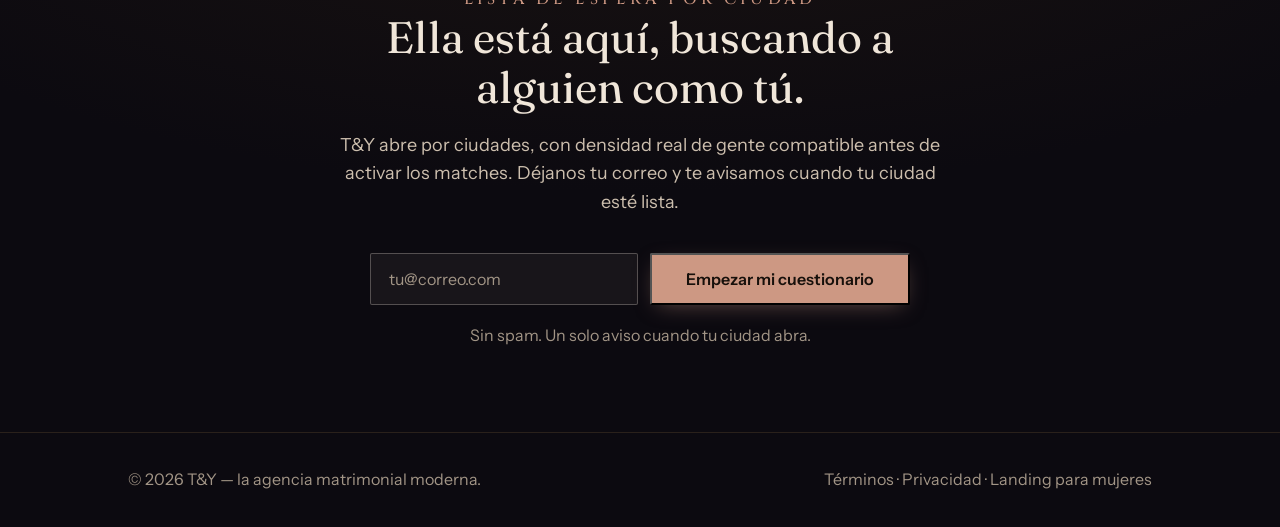
==== commit 7923d1cf: "Landing hombres: bajar 1a banda al 10% para ver brazos sin cortar cabeza" ====
--- a/index.html
+++ b/index.html
@@ -133,7 +133,7 @@
   border-top:1px solid rgba(205,152,131,.28);border-bottom:1px solid rgba(205,152,131,.28);
   box-shadow:0 34px 80px -50px rgba(0,0,0,.95)}
 .film img{display:block;width:100%;height:594px;object-fit:cover;object-position:center top}
-.film-a img{object-position:center 5%}
+.film-a img{object-position:center 10%}
 .film::after{content:"";position:absolute;inset:0;pointer-events:none;
   background:linear-gradient(180deg,rgba(11,10,14,.28),transparent 24%,transparent 76%,rgba(11,10,14,.4))}
 
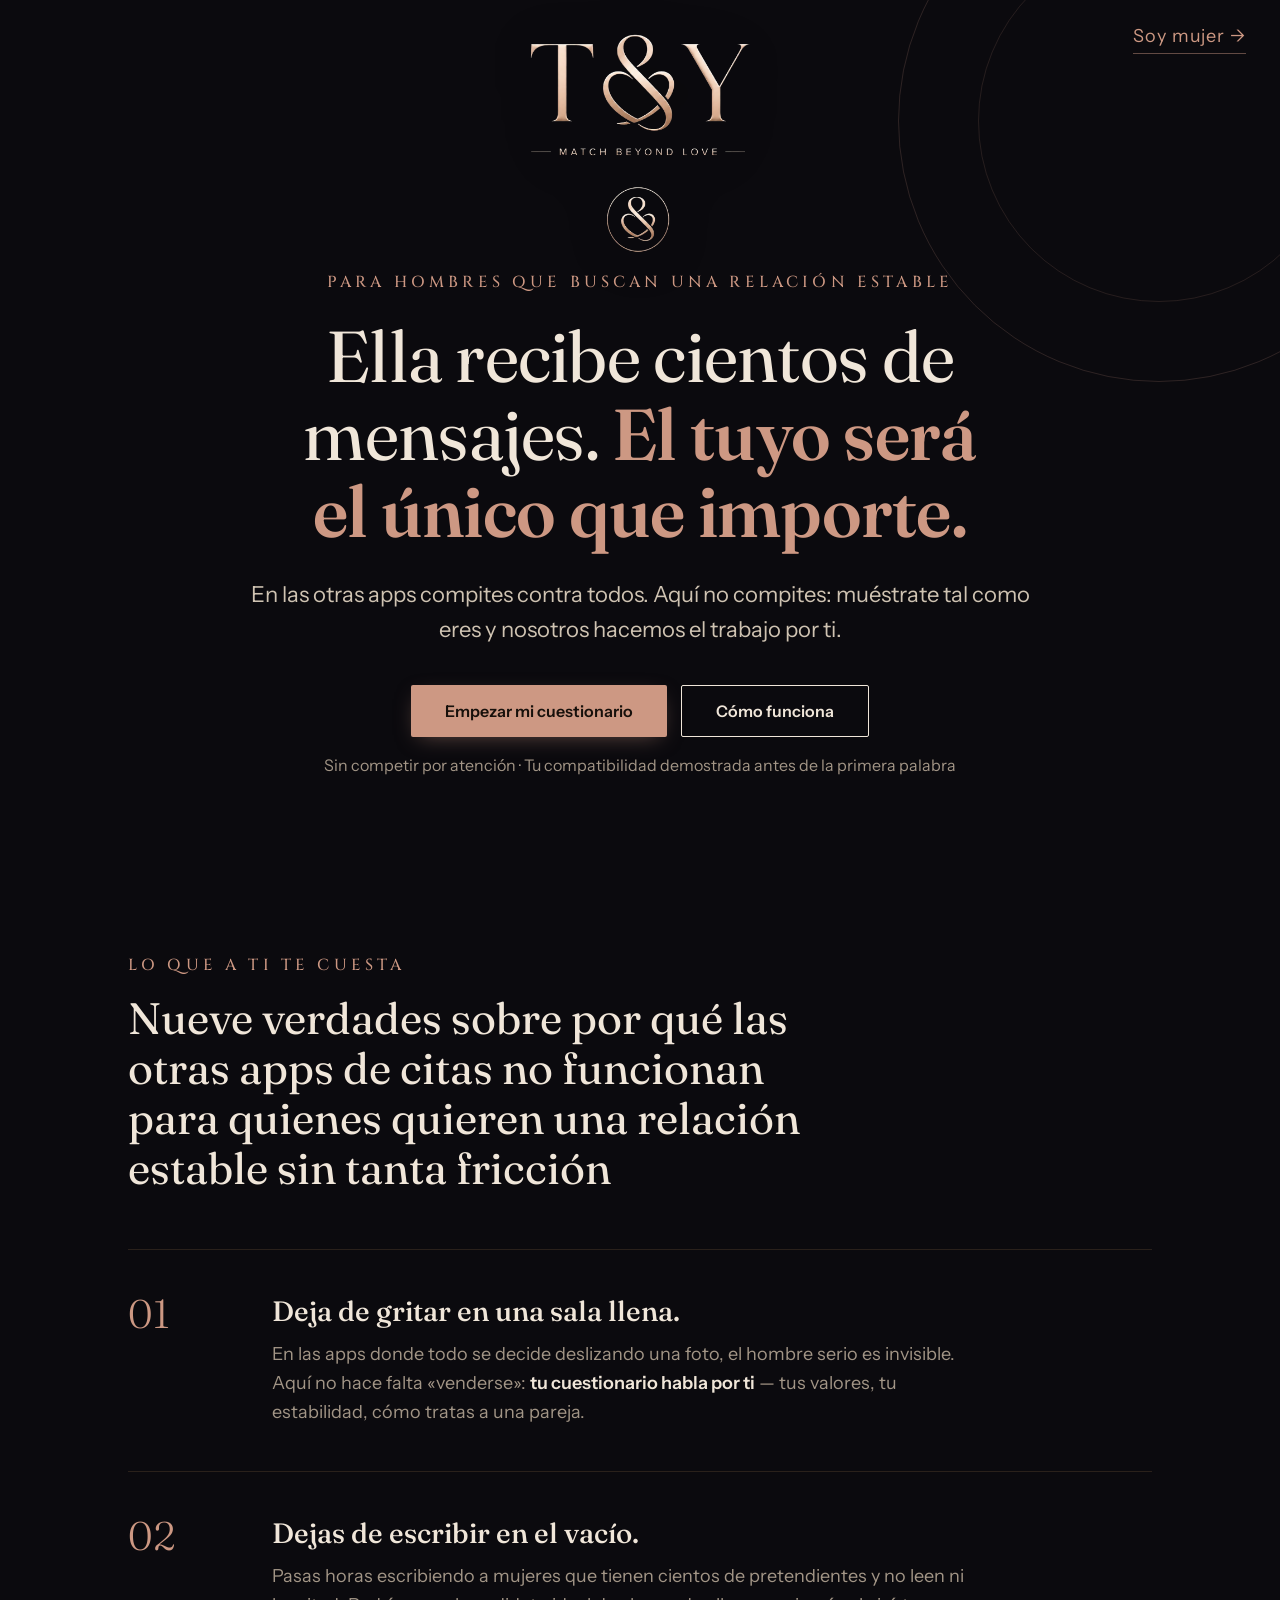
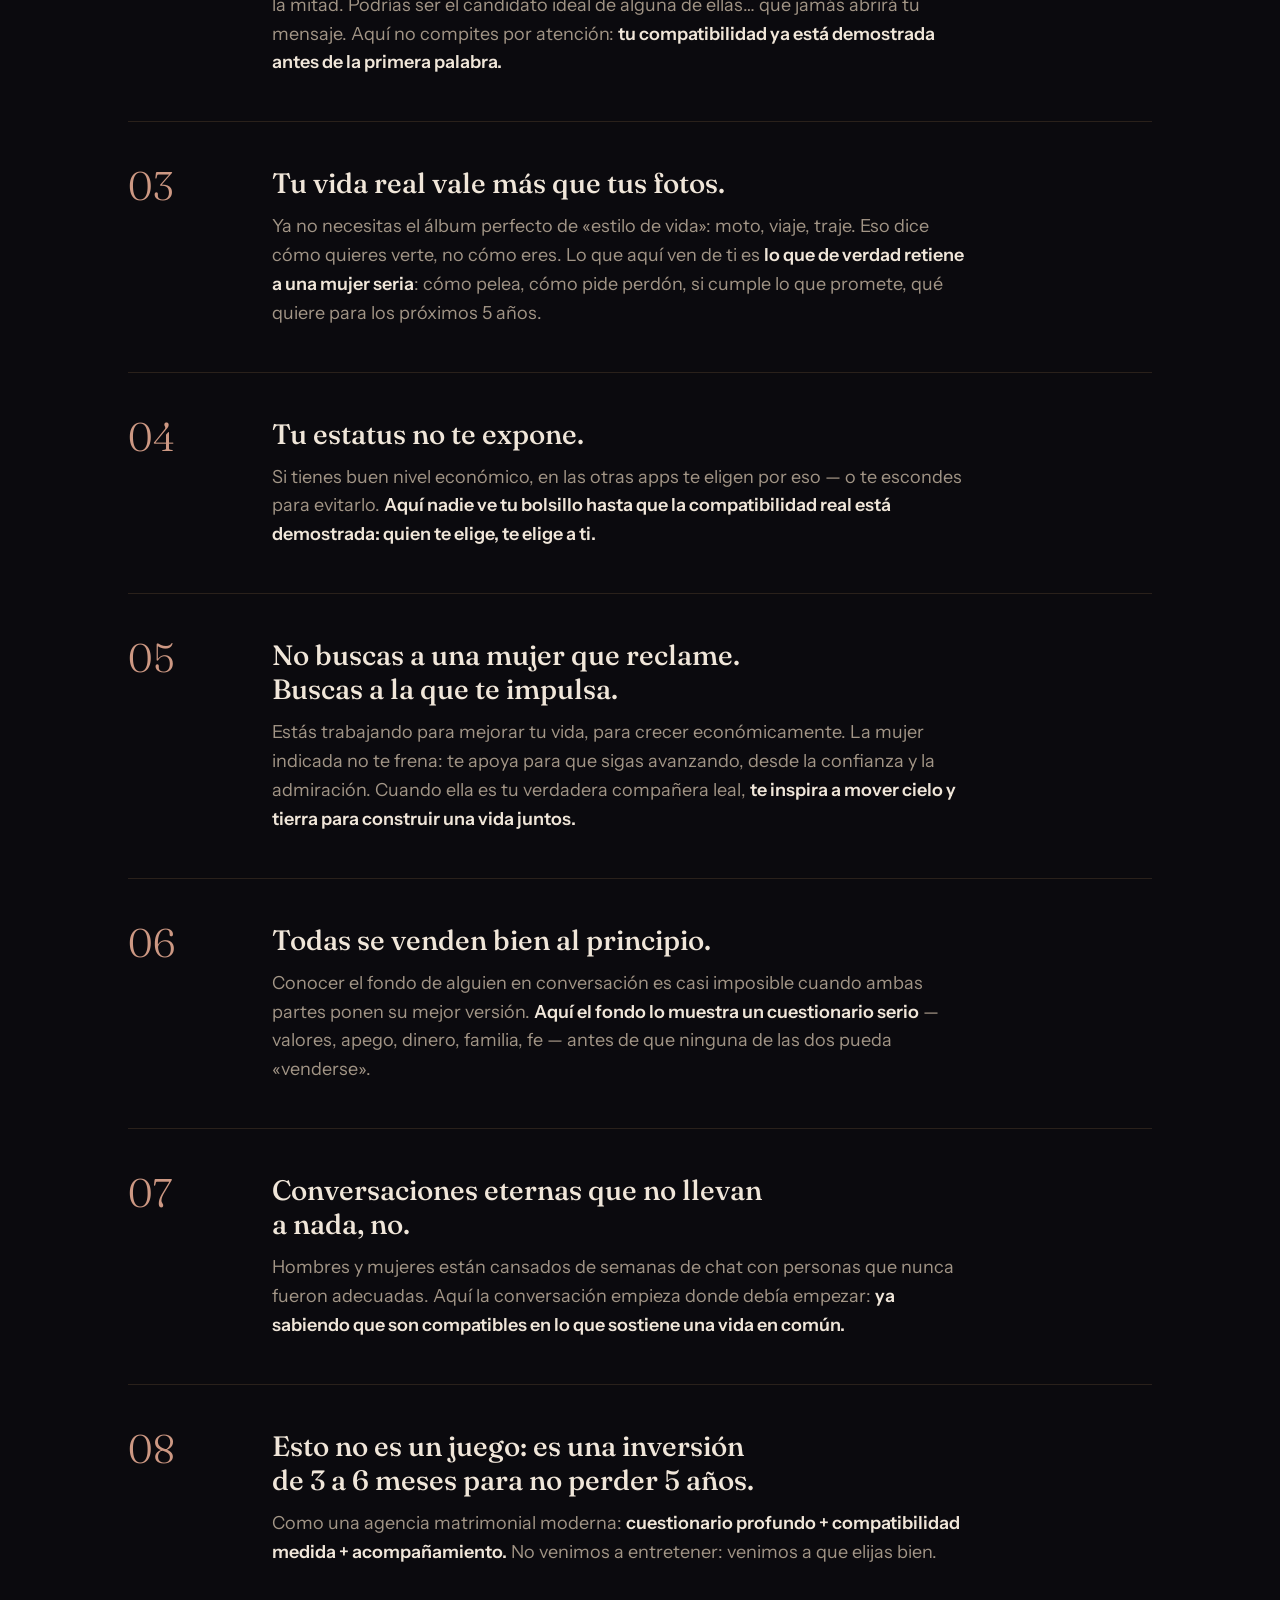
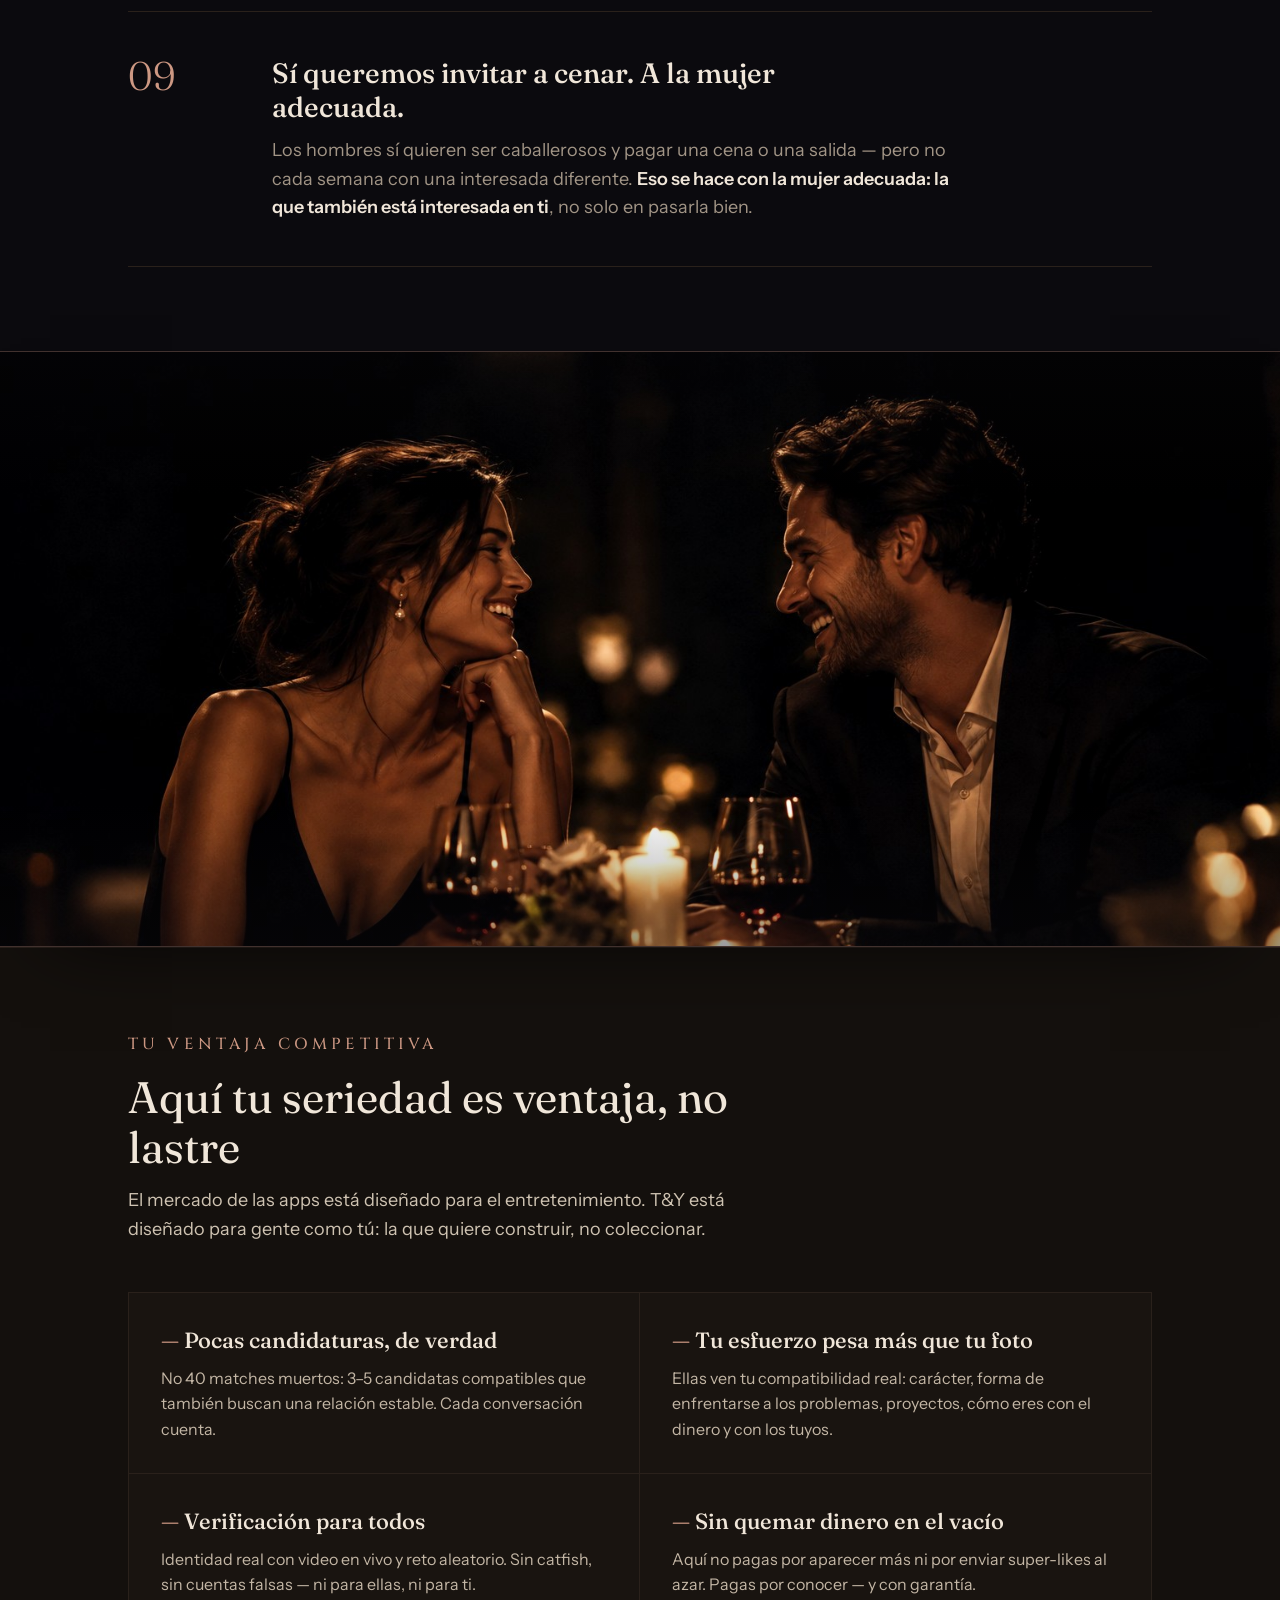
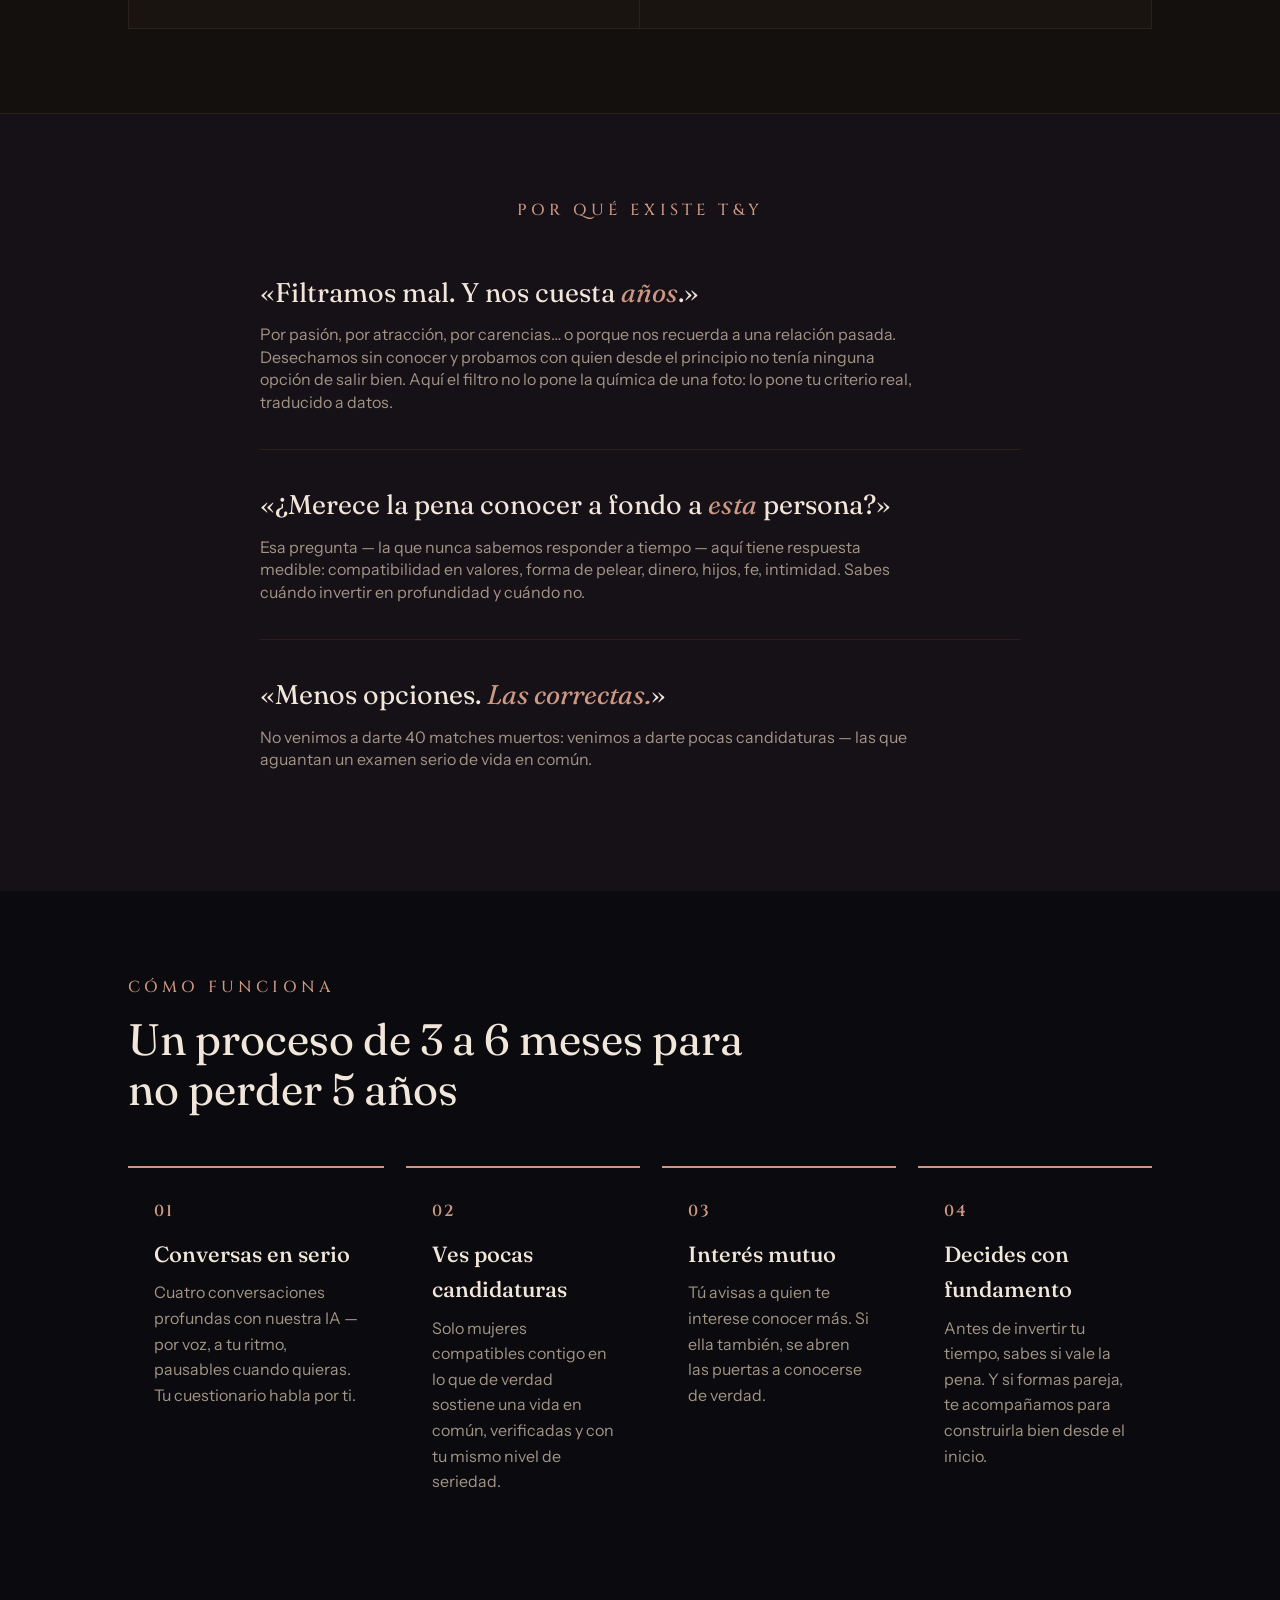
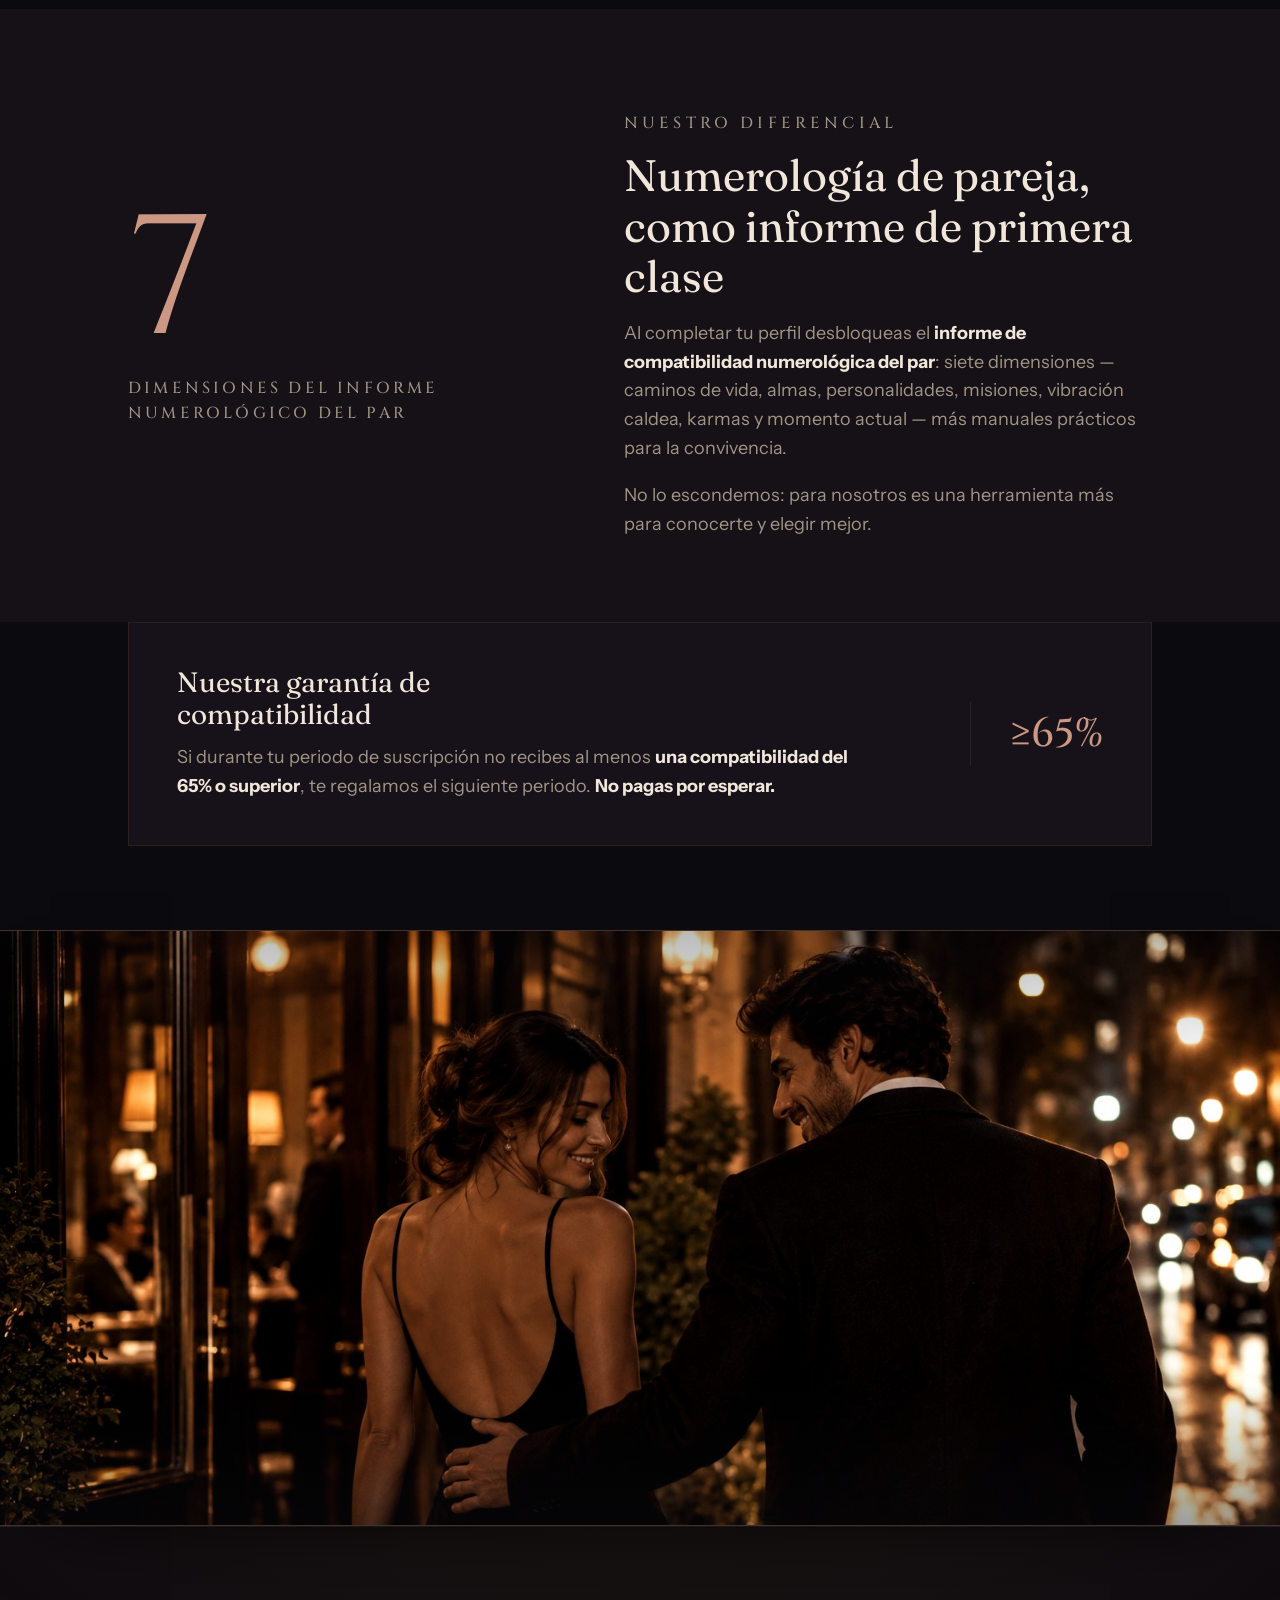
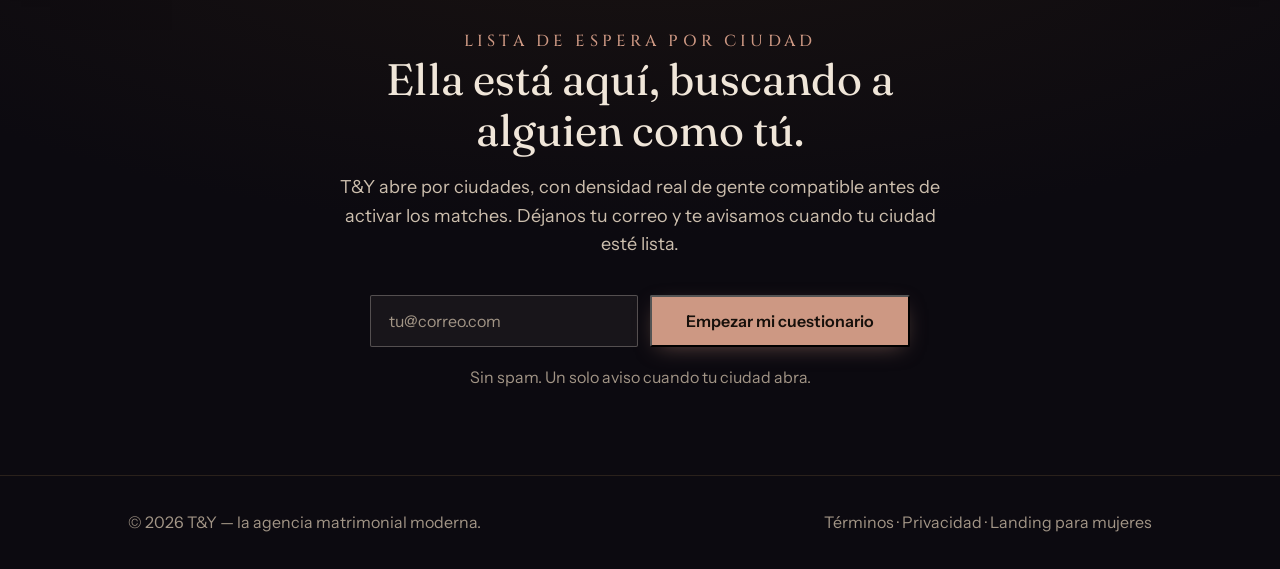
==== commit b73e2fe2: "Logo T&Y +22% en ambas landings (desktop y móvil)" ====
--- a/index.html
+++ b/index.html
@@ -119,13 +119,13 @@
 /* hero: emblema de marca + composición centrada */
 .hero{text-align:center}
 .hero-logo{display:block;margin:0 0 10px}
-.hero-logo img{display:block;height:clamp(120px,15vw,200px);width:auto;margin:0 auto;filter:drop-shadow(0 8px 26px rgba(0,0,0,.4))}
+.hero-logo img{display:block;height:clamp(146px,18.3vw,244px);width:auto;margin:0 auto;filter:drop-shadow(0 8px 26px rgba(0,0,0,.4))}
 .hero .kicker{text-align:center}
 .hero h1{margin:0 auto}
 .hero p.lede{margin:26px auto 0;text-align:center}
 .hero .cta-row{justify-content:center}
 .hero .microtrust{text-align:center}
-@media (max-width:860px){.hero-logo img{height:clamp(92px,26vw,150px)}}
+@media (max-width:860px){.hero-logo img{height:clamp(112px,31.7vw,183px)}}
 
 /* bandas emocionales cinematográficas a ancho completo */
 .filmwrap{padding:0}
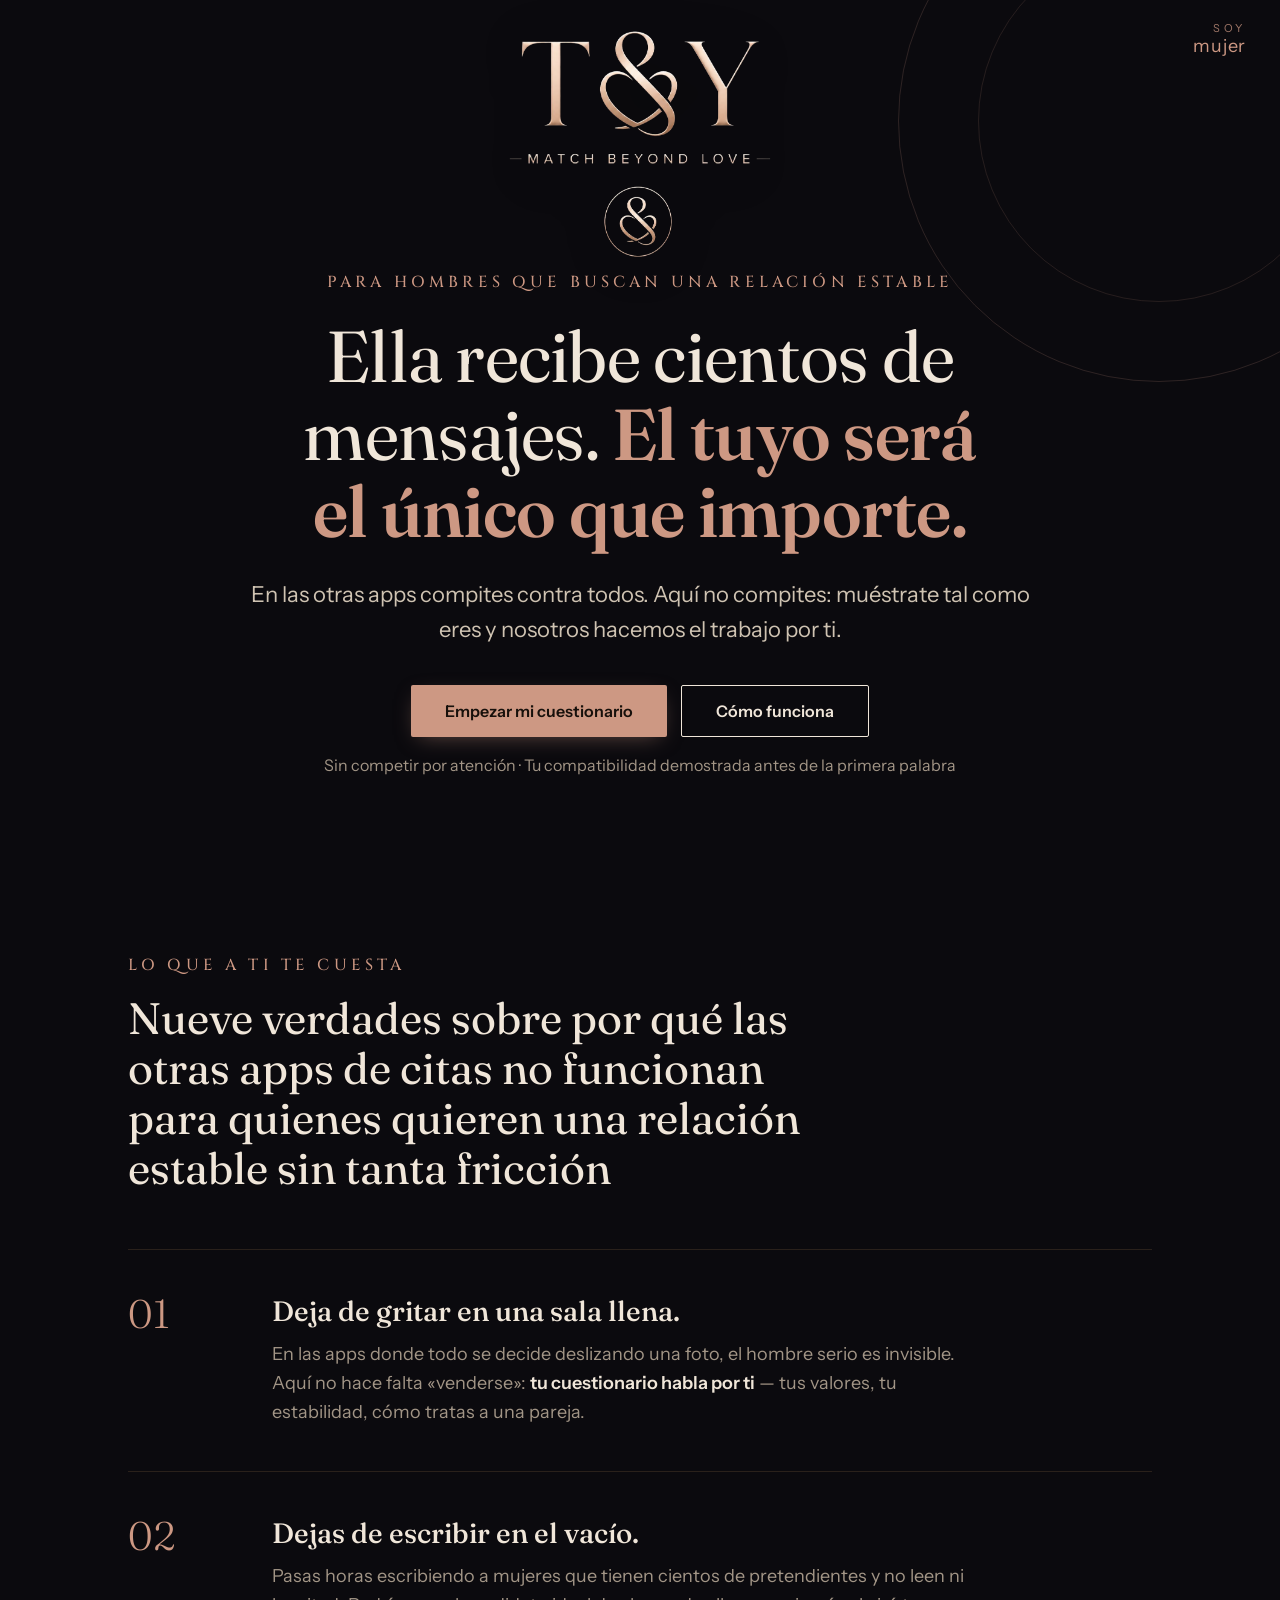
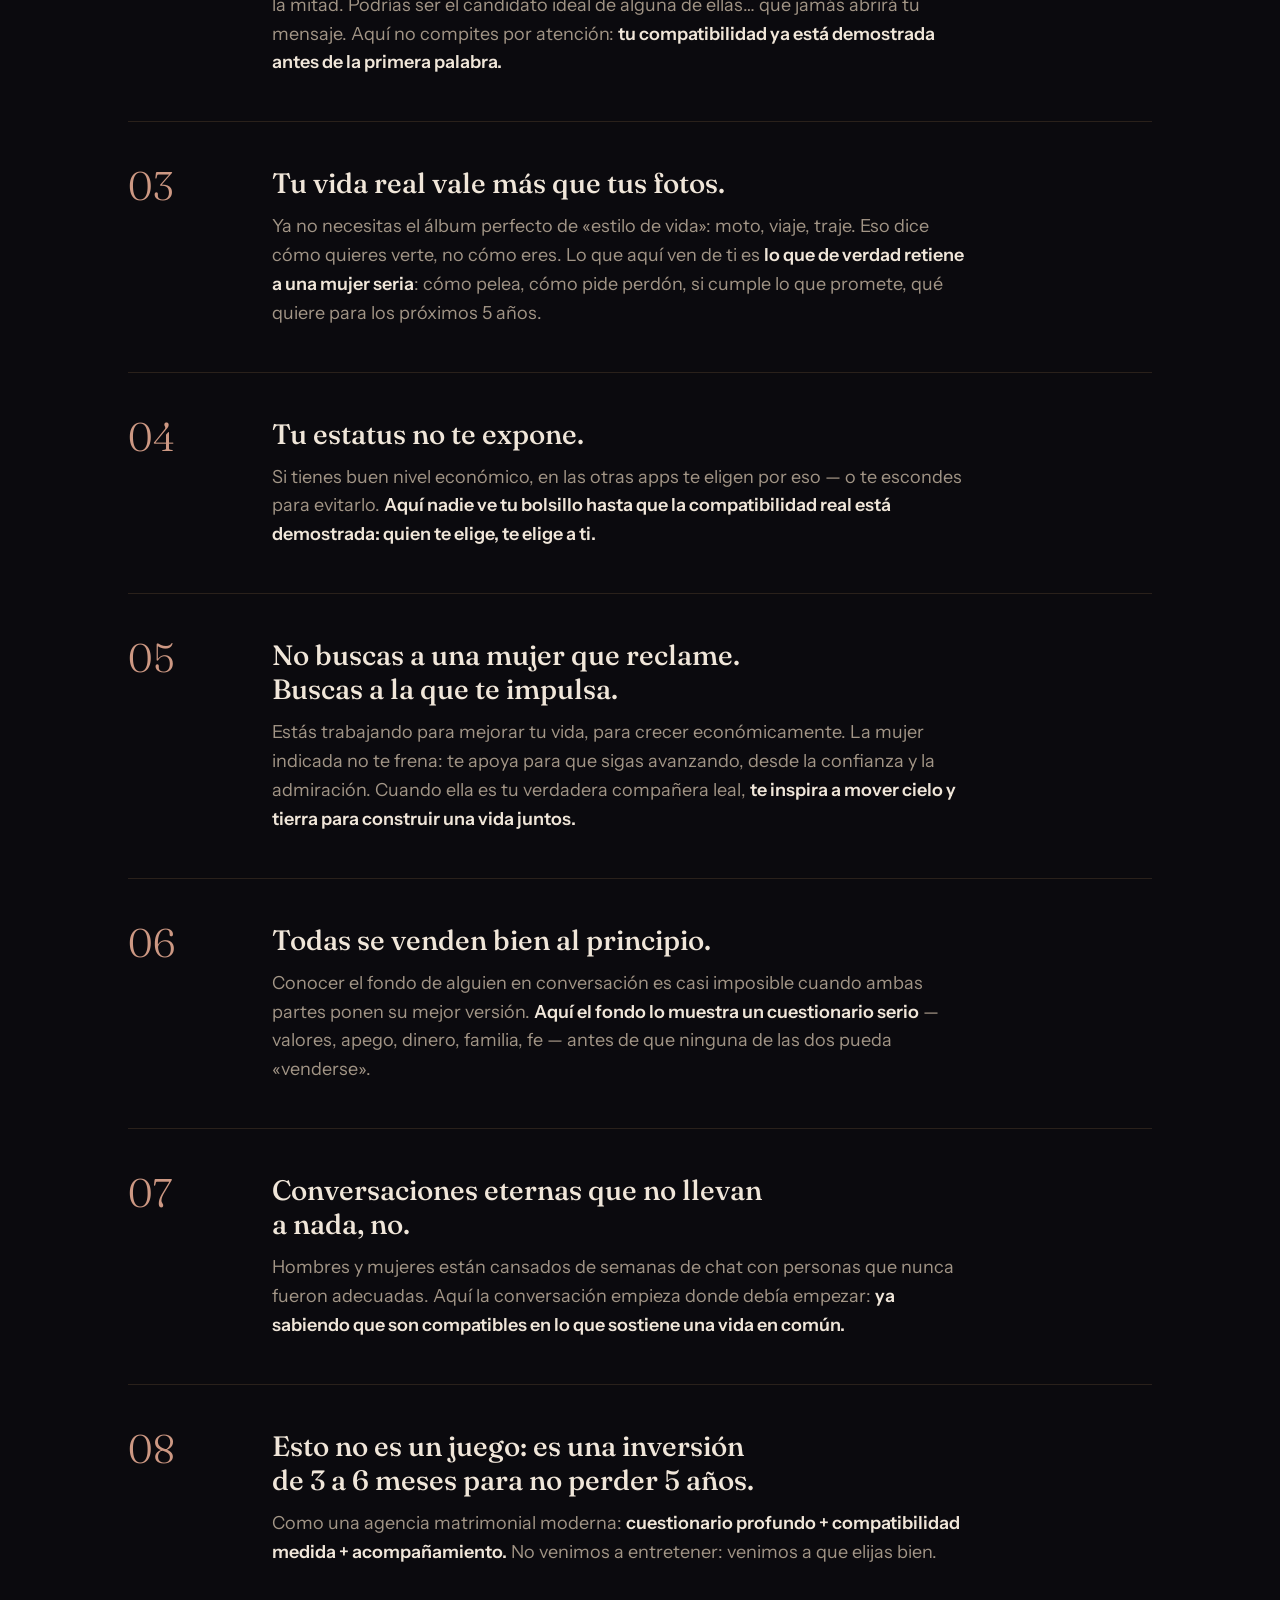
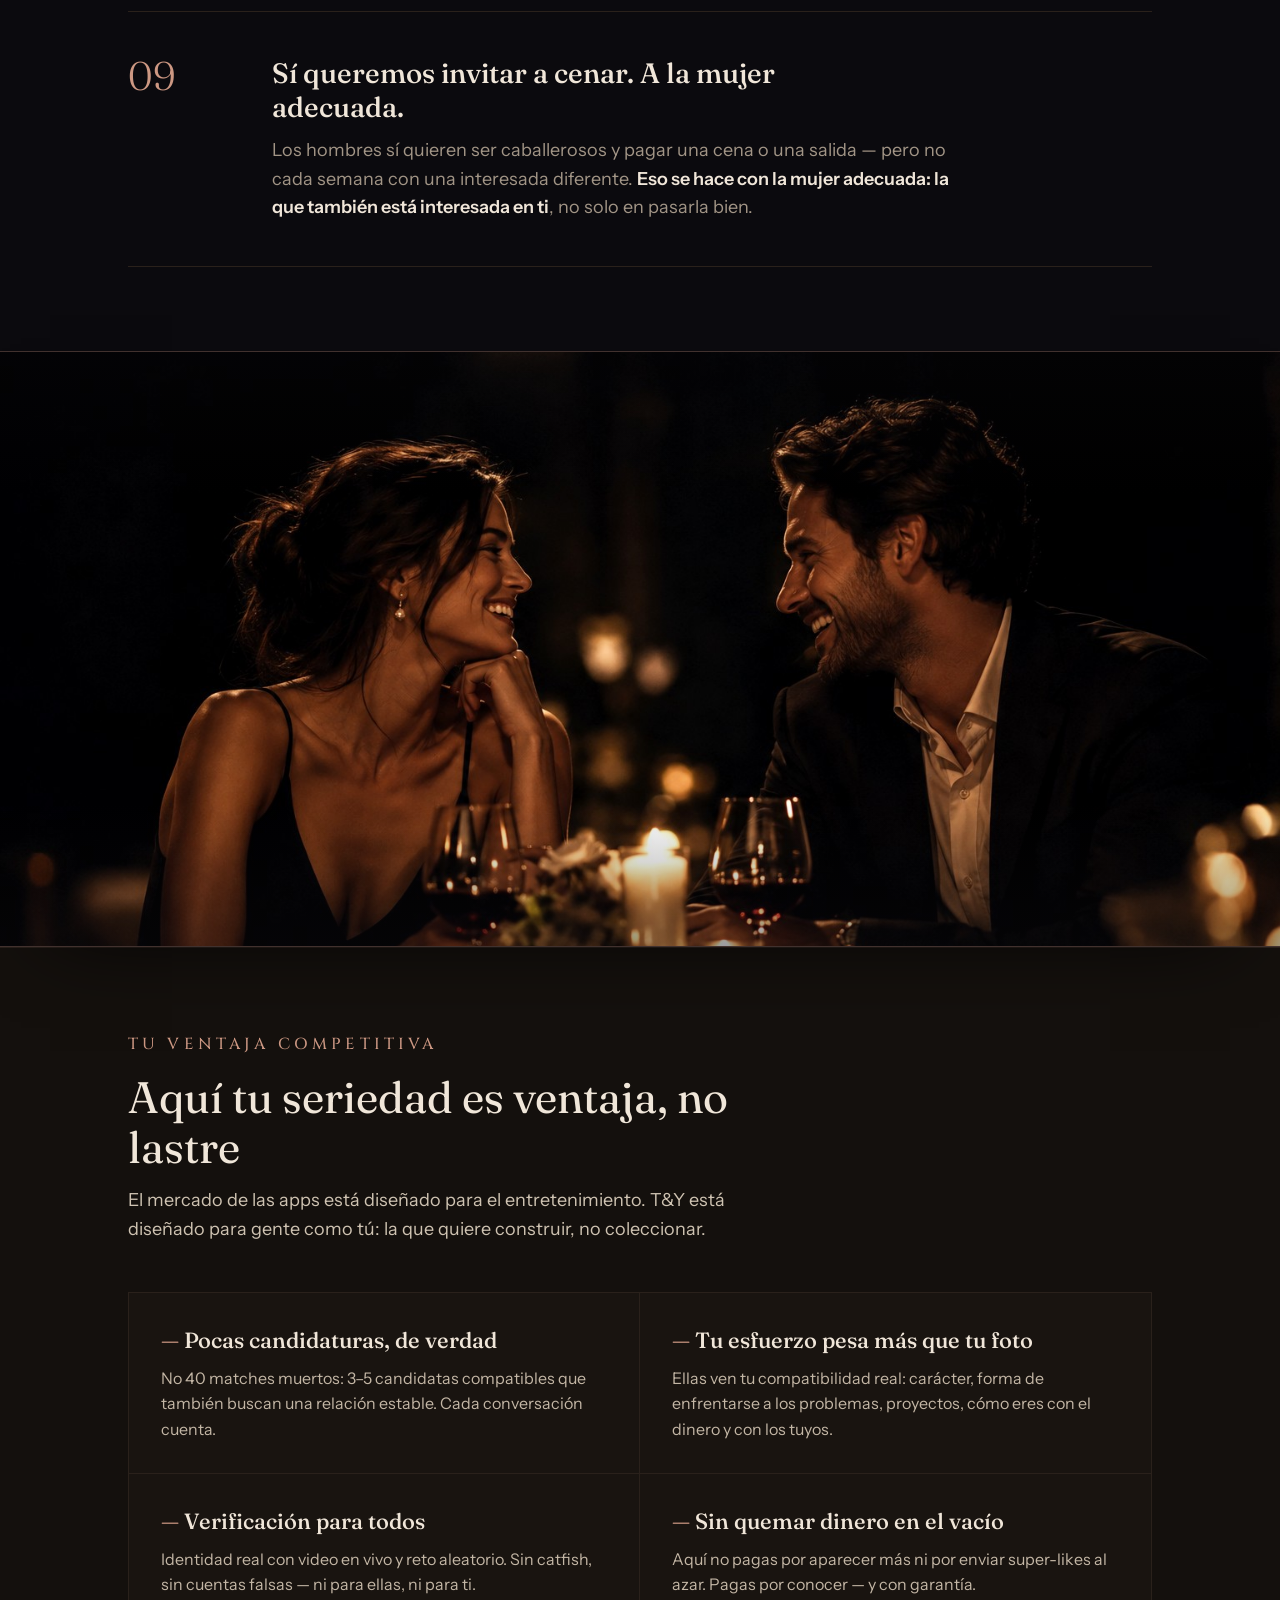
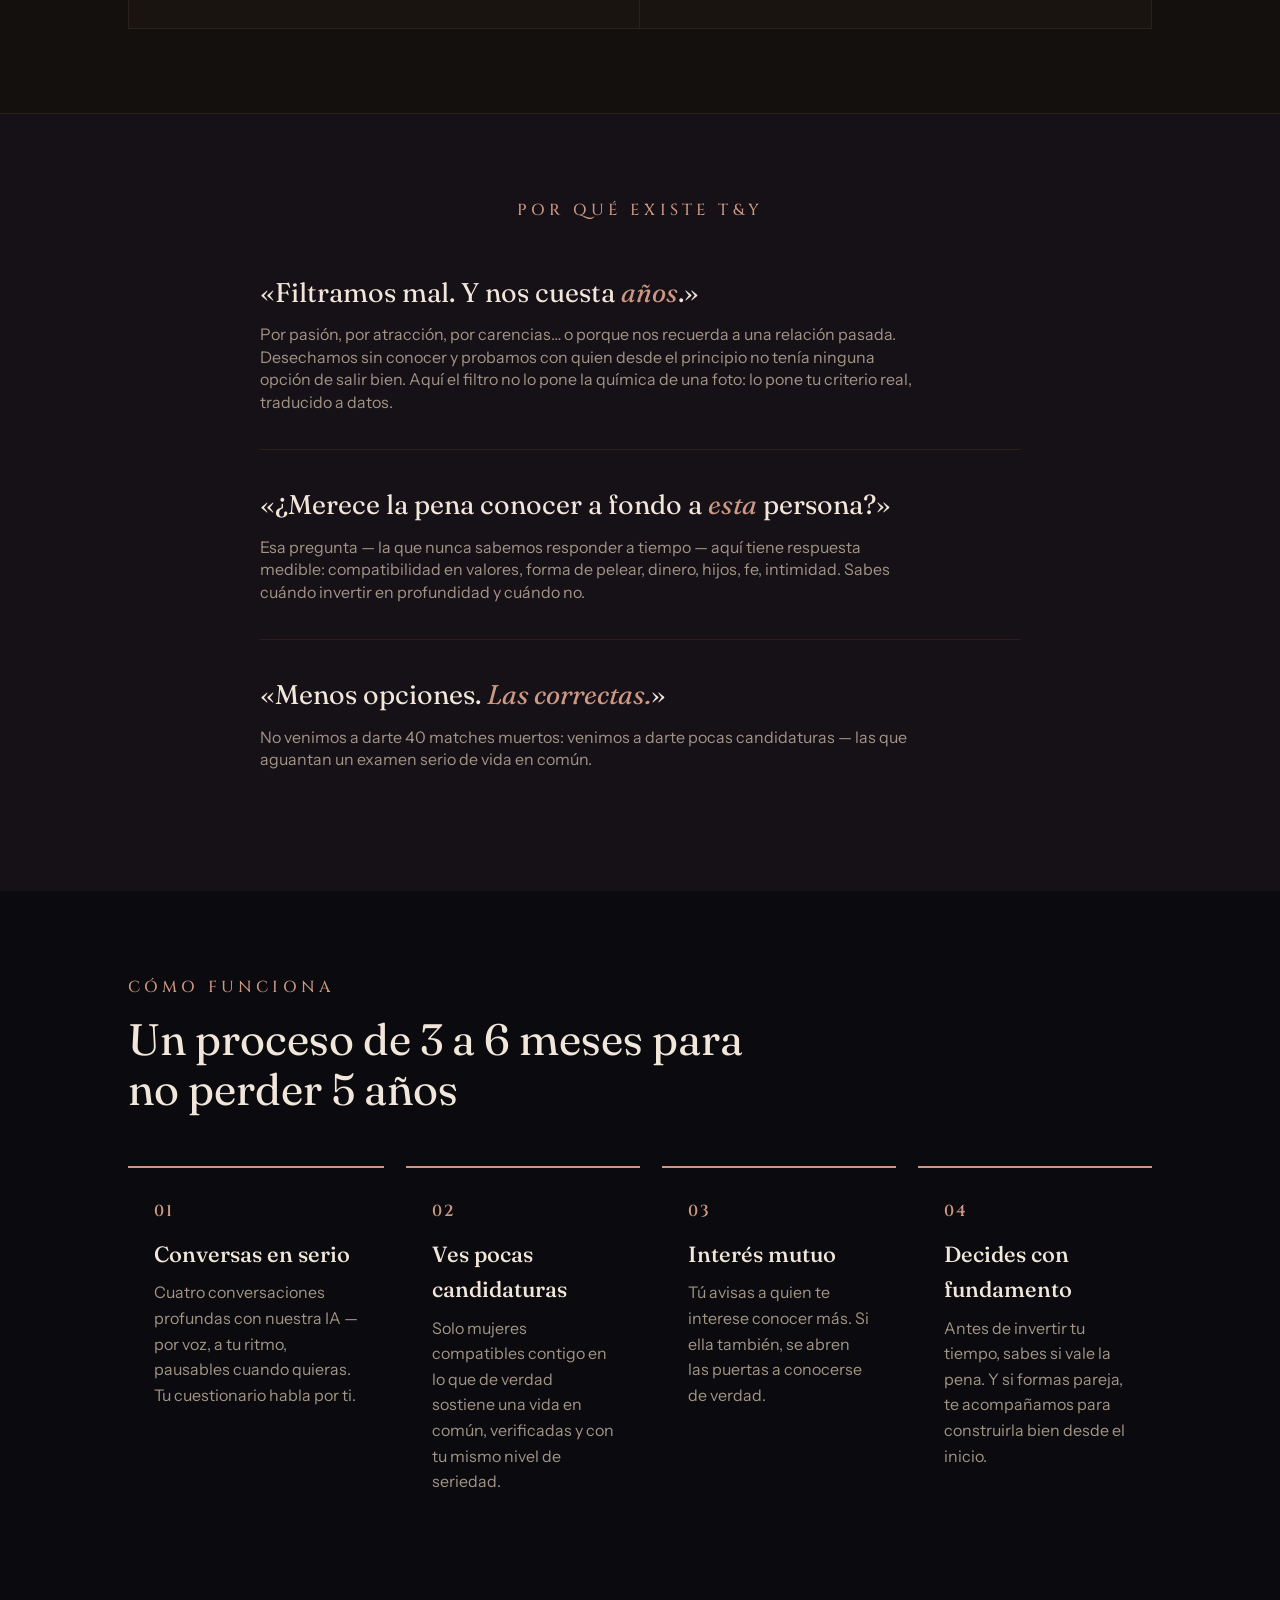
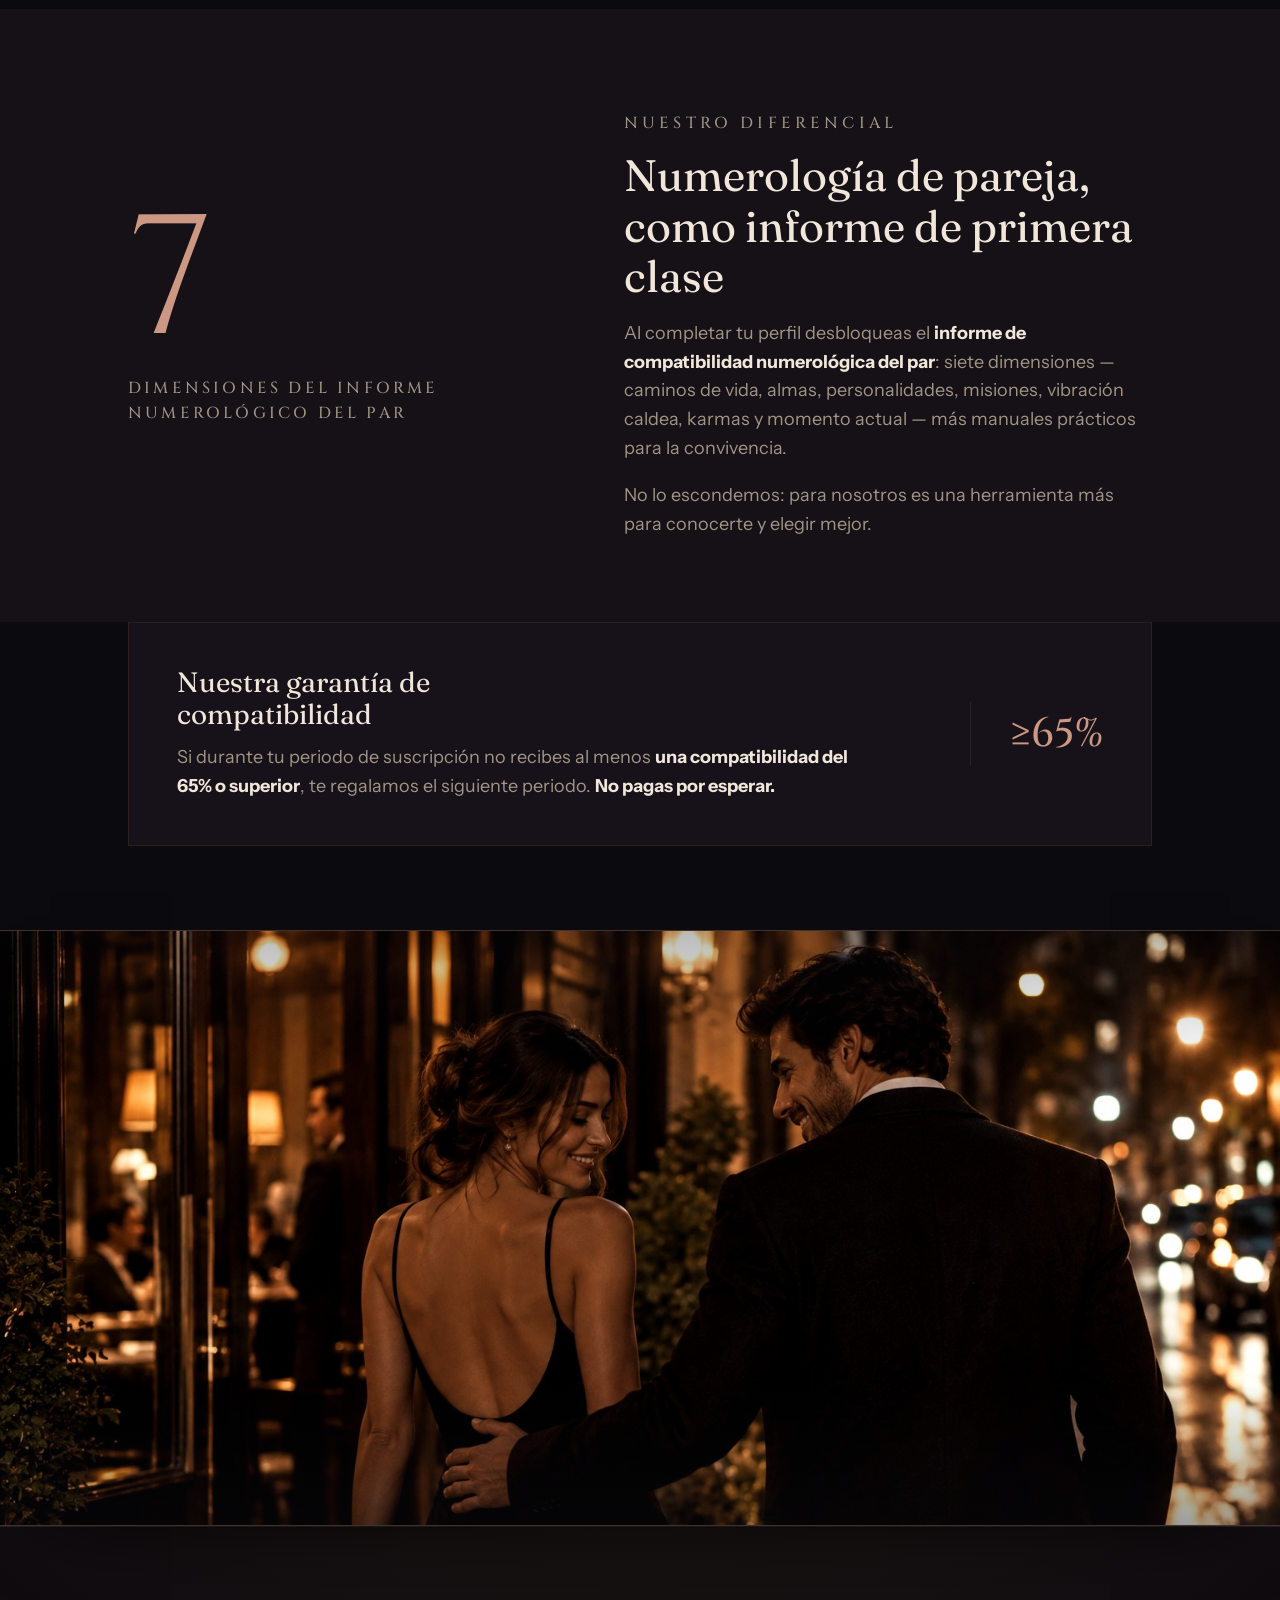
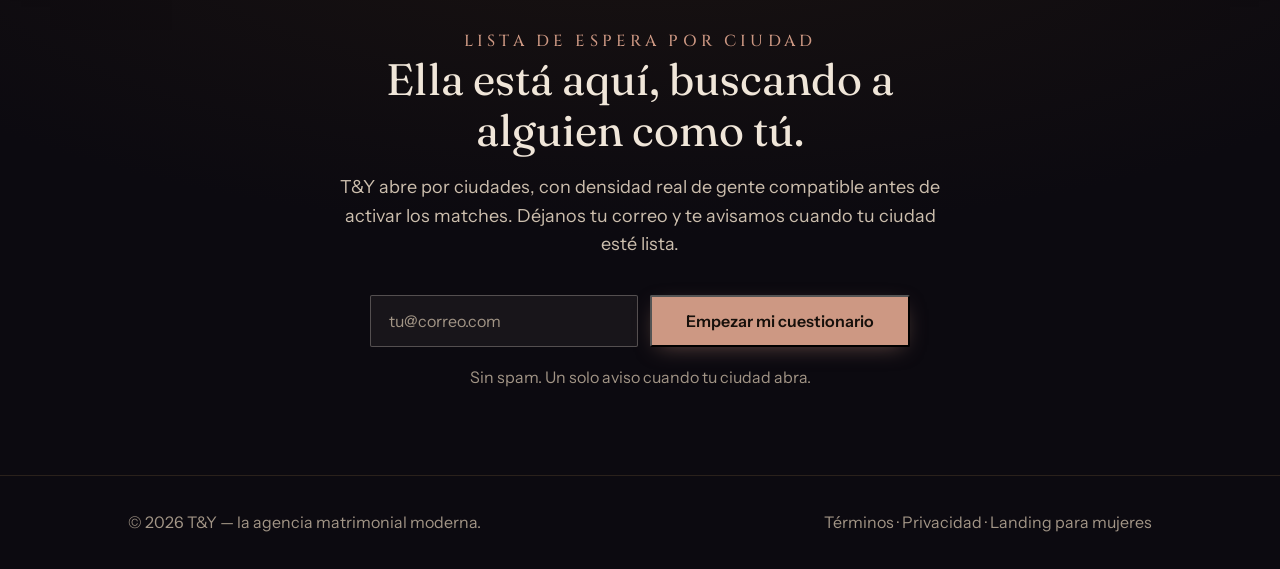
==== commit 360a3da0: "Switch 'Soy mujer/hombre' apilado y fino en ambas; bandas de mujeres llenan en movil (cover) manteni" ====
--- a/index.html
+++ b/index.html
@@ -6,7 +6,7 @@
 <title>T&Y — Ella recibe cientos de mensajes. El tuyo será el único que importe.</title>
 <link rel="preconnect" href="https://fonts.googleapis.com">
 <link rel="preconnect" href="https://fonts.gstatic.com" crossorigin>
-<link href="https://fonts.googleapis.com/css2?family=Fraunces:opsz,wght@9..144,300;9..144,400;9..144,500;9..144,600&family=Instrument+Sans:wght@400;500;600&family=Cinzel:wght@400;500;600;700&display=swap" rel="stylesheet">
+<link href="https://fonts.googleapis.com/css2?family=Fraunces:opsz,wght@9..144,300;9..144,400;9..144,500;9..144,600&family=Instrument+Sans:wght@300;400;500;600&family=Cinzel:wght@400;500;600;700&display=swap" rel="stylesheet">
 <link rel="icon" type="image/png" href="favicon.png">
 <link rel="apple-touch-icon" href="apple-touch-icon.png">
 <meta property="og:type" content="website">
@@ -31,8 +31,10 @@
 .wrap{max-width:1080px;margin:0 auto;padding:0 28px}
 
 header{position:absolute;top:0;left:0;right:0;z-index:60;display:flex;justify-content:flex-end;padding:22px 34px}
-.switch{color:var(--accent);text-decoration:none;border-bottom:1px solid color-mix(in srgb,var(--accent) 45%,transparent);padding-bottom:2px;transition:.2s;letter-spacing:.05em}
-.switch:hover{color:var(--accent-ink);border-color:var(--accent-ink)}
+.switch{display:inline-flex;flex-direction:column;align-items:flex-end;line-height:1.12;text-align:right;text-decoration:none;color:var(--accent);font-family:var(--sans);font-weight:300;transition:color .2s}
+.switch .st{font-size:11px;text-transform:uppercase;letter-spacing:.32em;font-weight:400;opacity:.78}
+.switch .gd{font-size:18px;font-weight:300;letter-spacing:.04em;margin-top:2px}
+.switch:hover{color:var(--accent-ink)}
 
 .hero{padding:26px 0 90px;position:relative;overflow:hidden}
 .hero::after{content:"";position:absolute;right:-140px;top:-140px;width:520px;height:520px;border:1px solid rgba(205,152,131,.18);border-radius:50%;pointer-events:none}
@@ -162,7 +164,7 @@
 <body>
 
 <header>
-  <a class="switch" href="mujeres.html">Soy mujer →</a>
+  <a class="switch" href="mujeres.html" aria-label="Ir a la versión para mujeres"><span class="st">Soy</span><span class="gd">mujer</span></a>
 </header>
 
 <main>
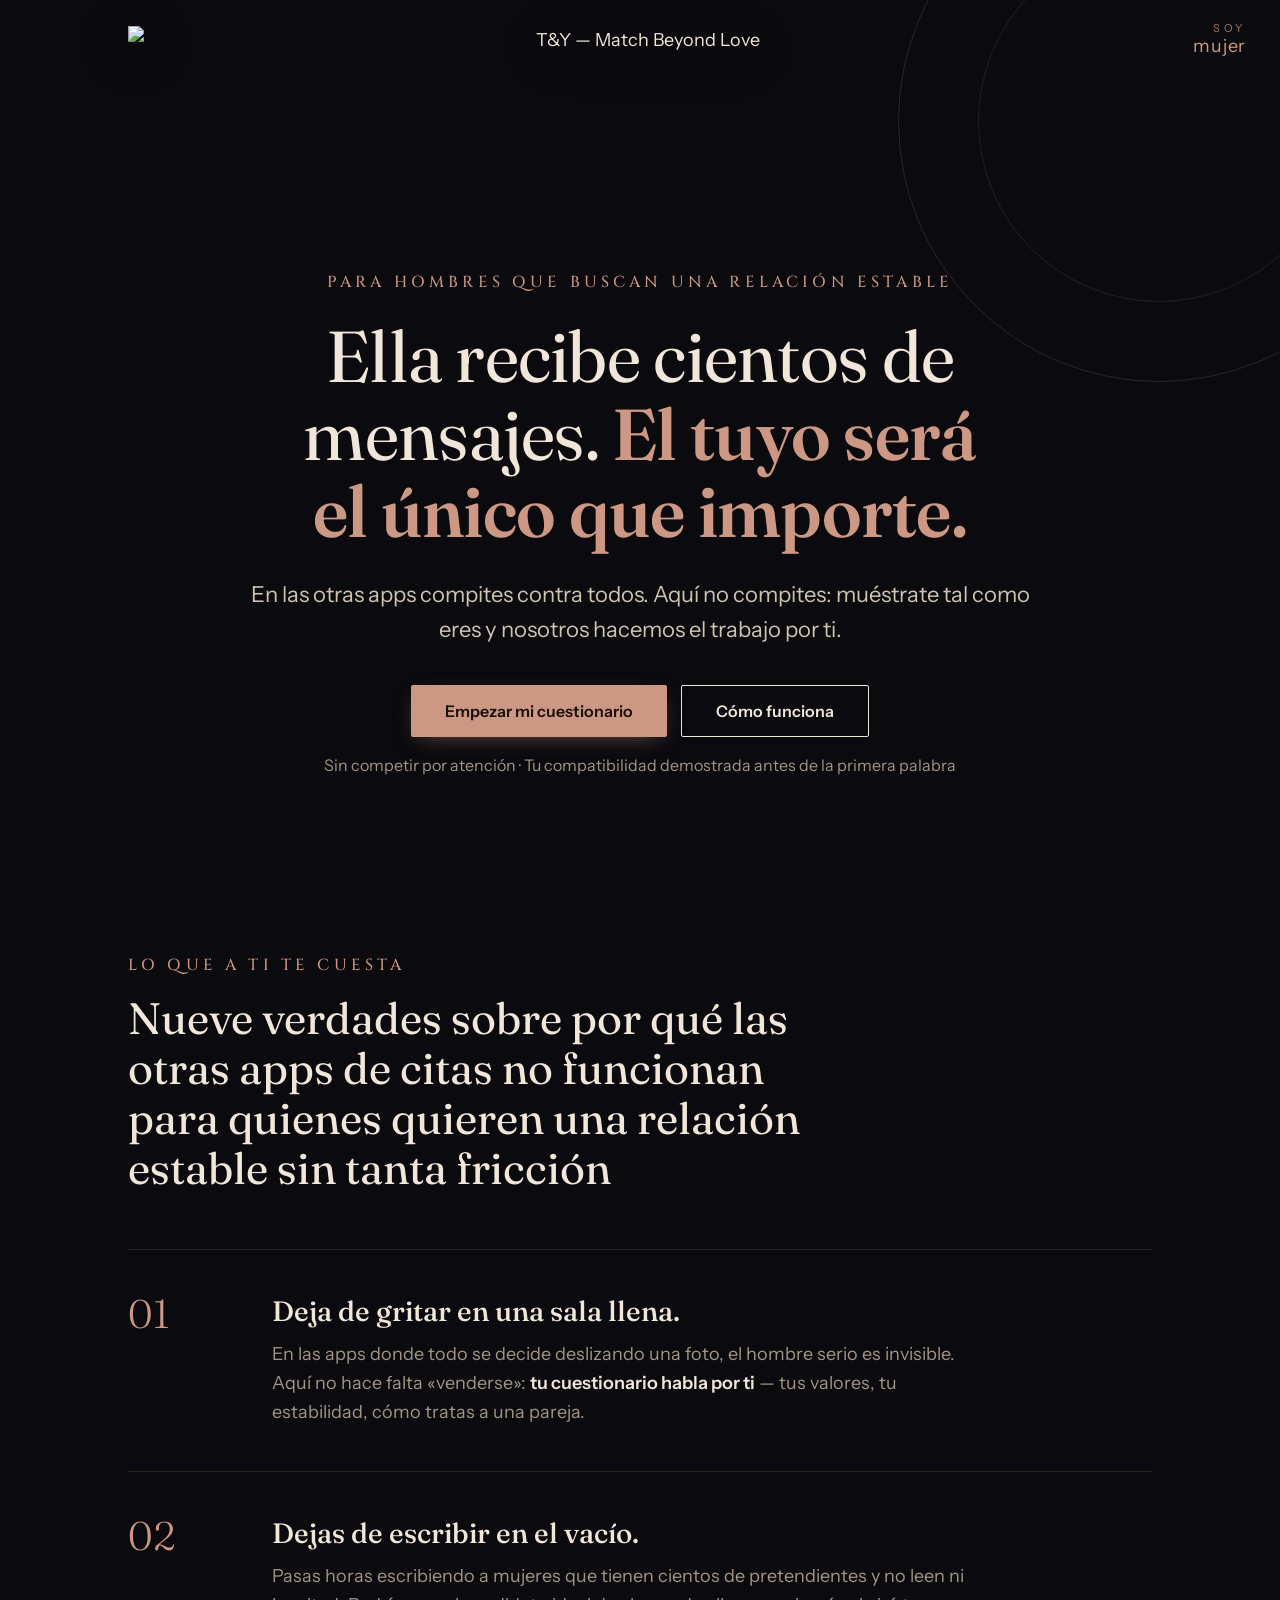
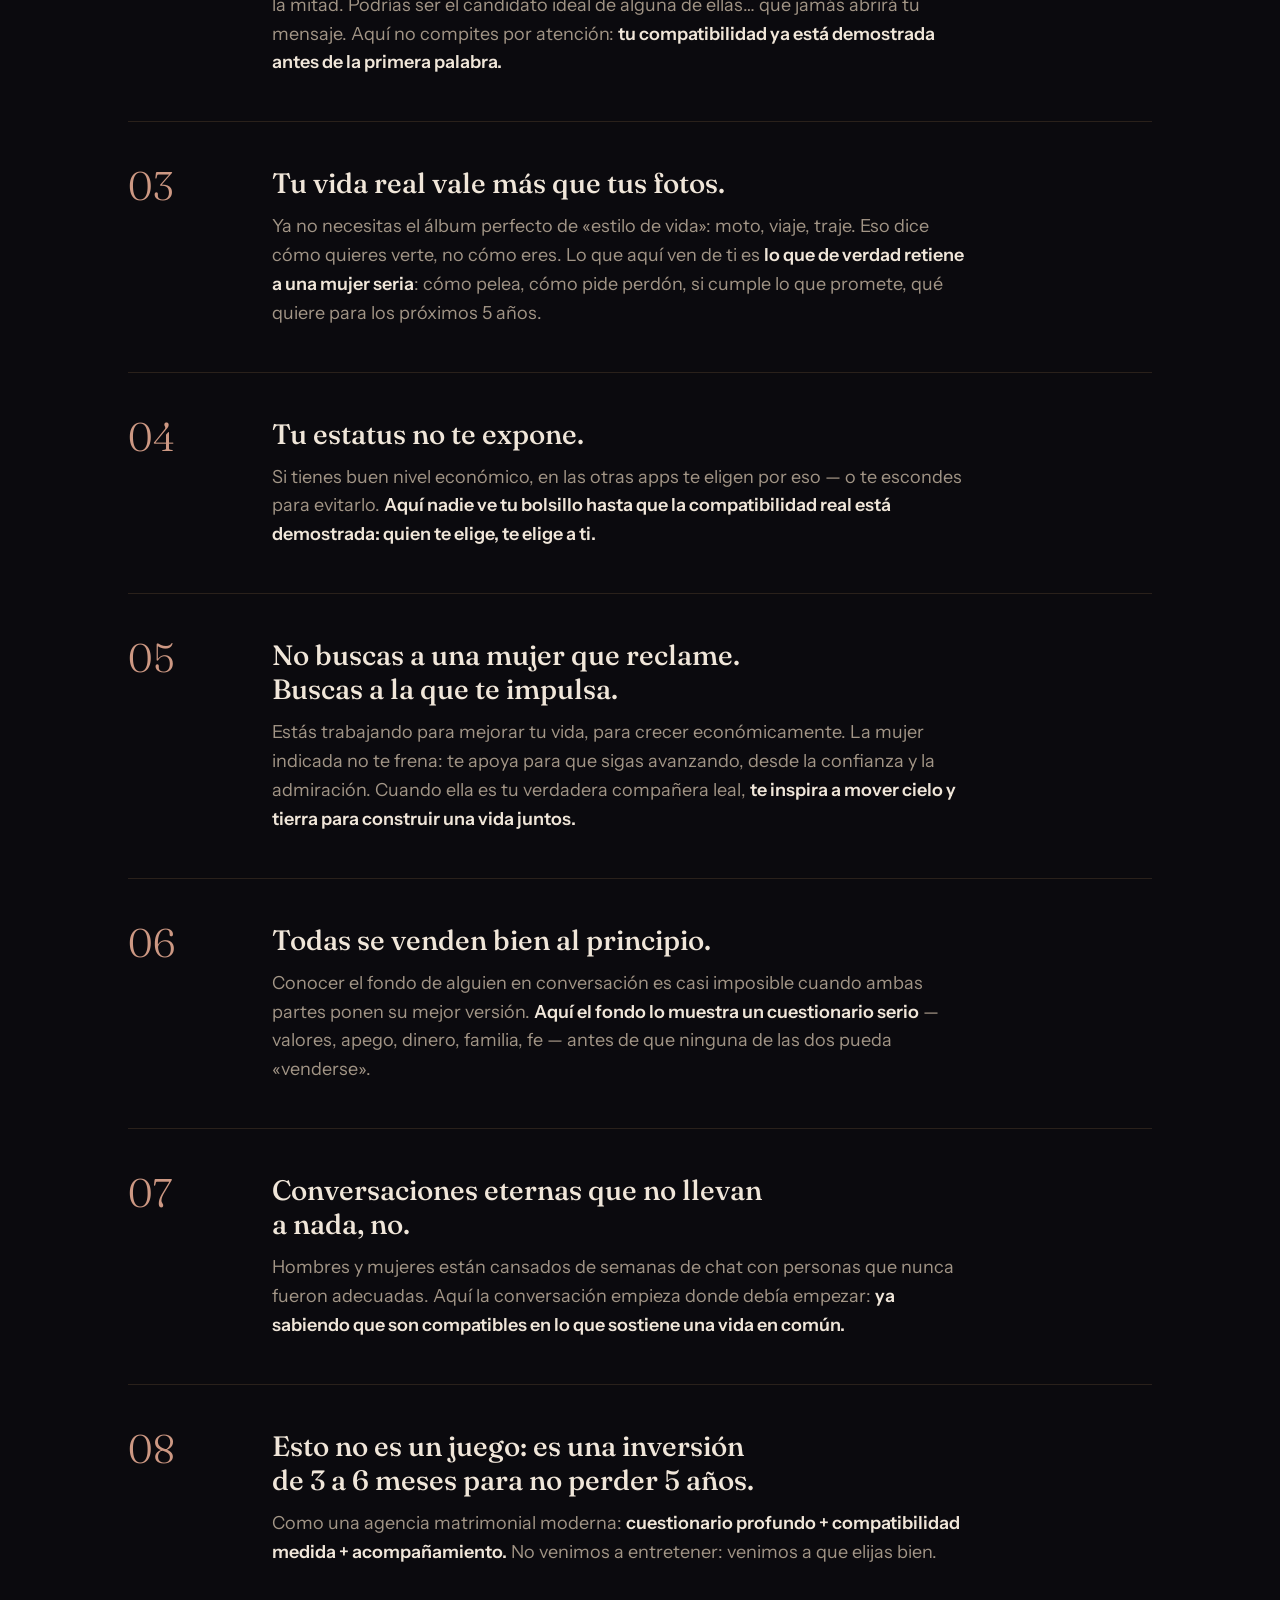
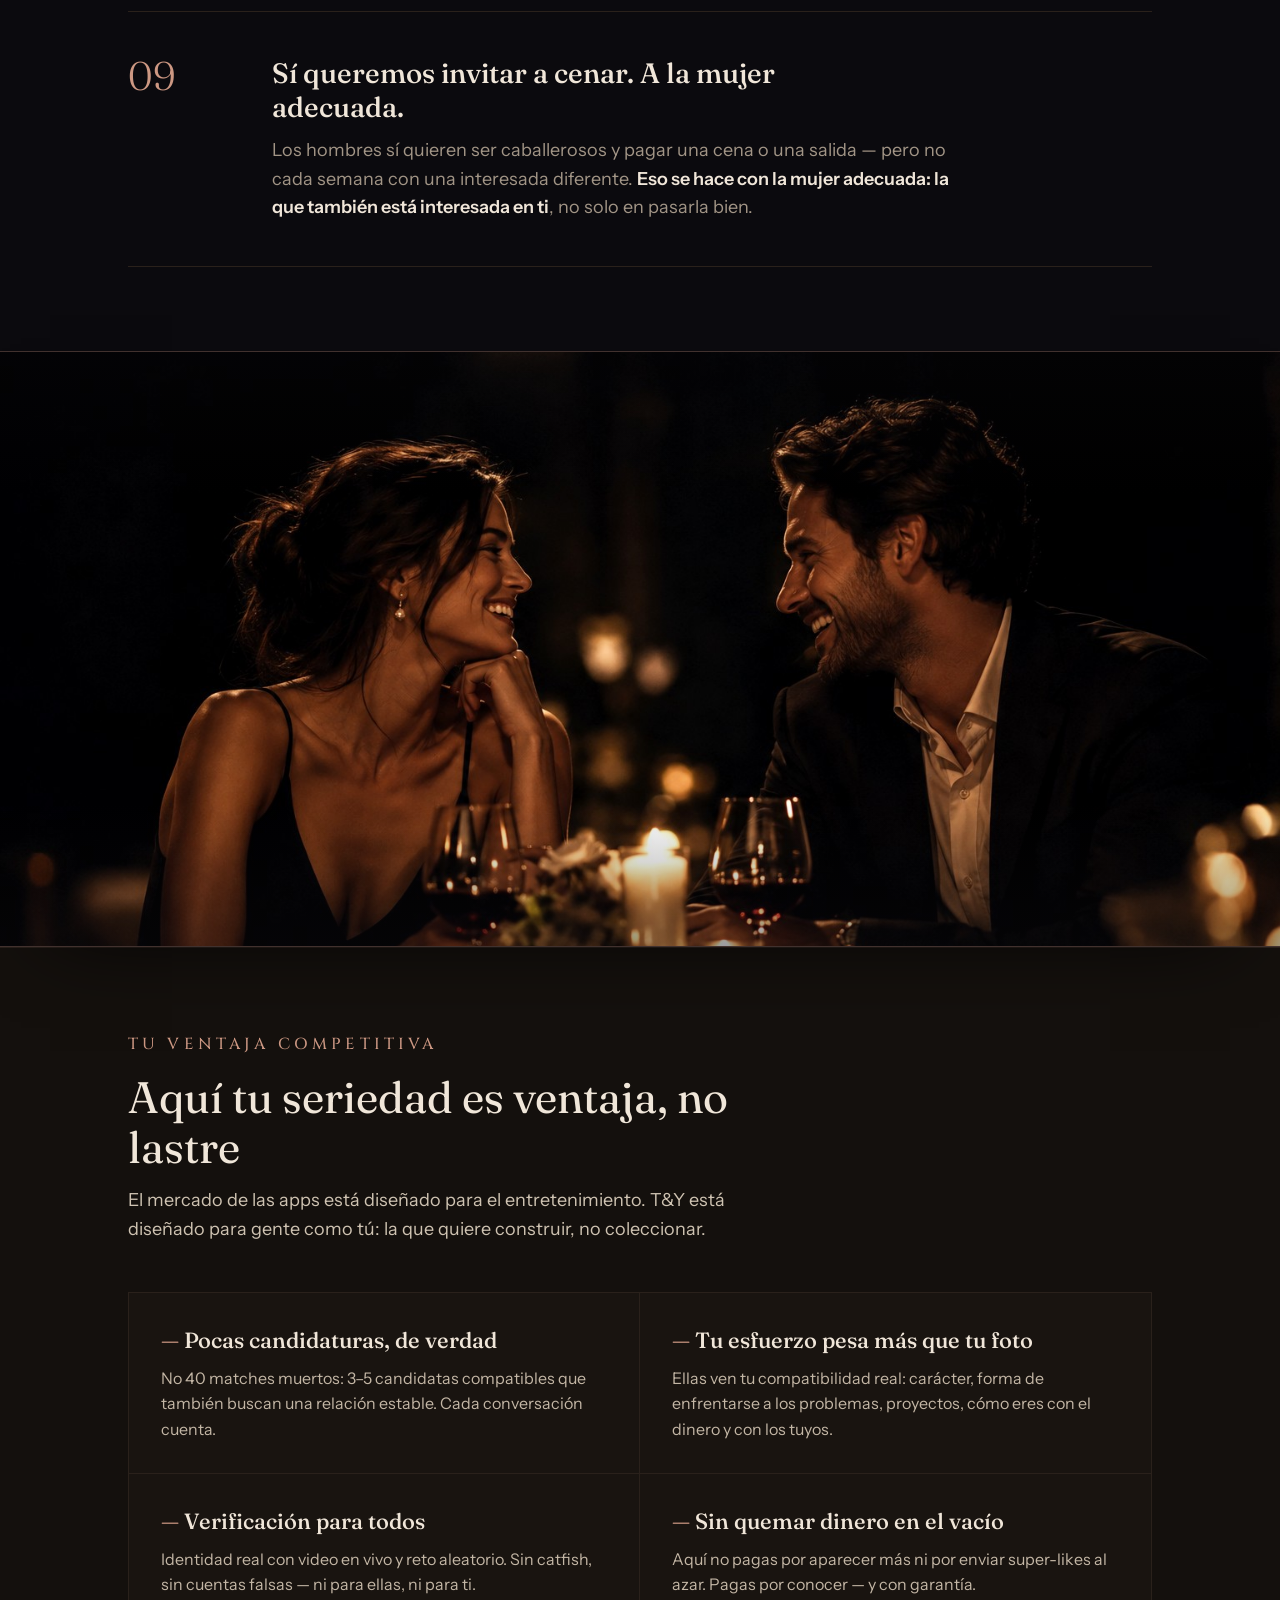
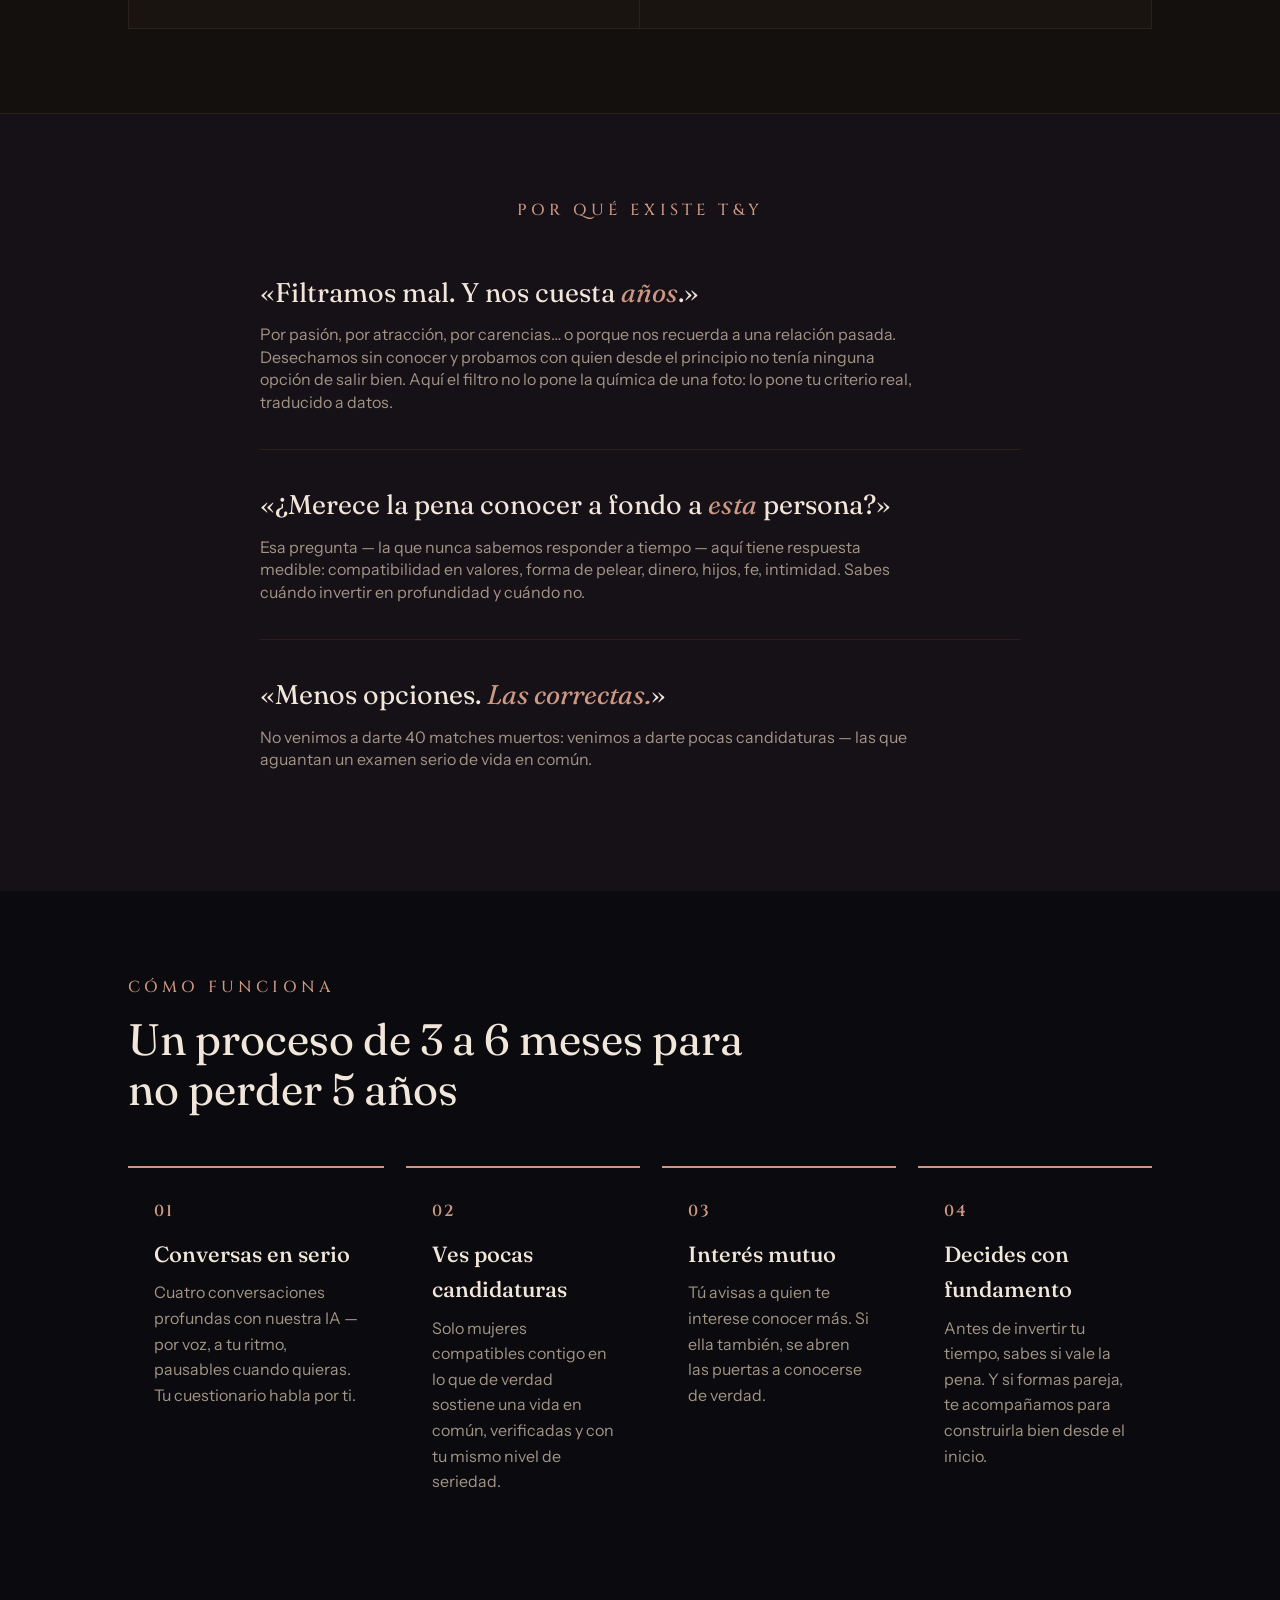
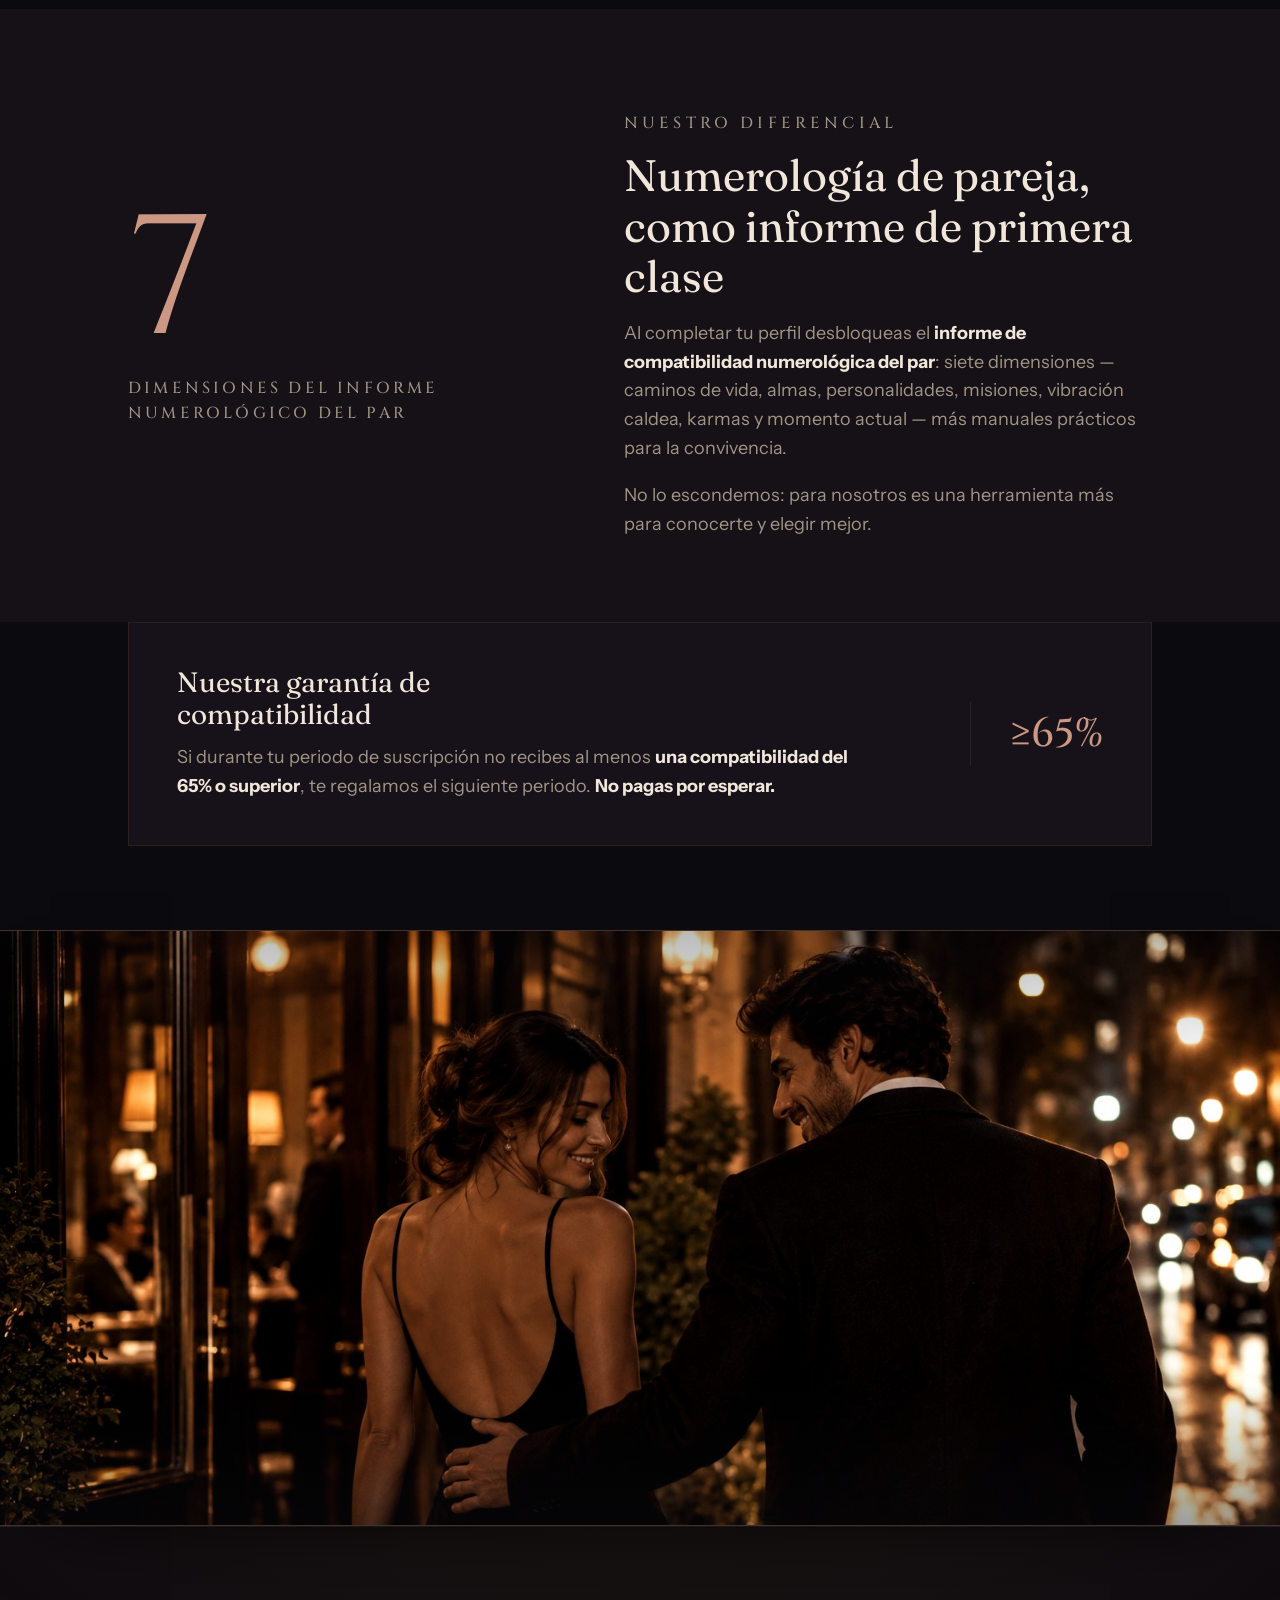
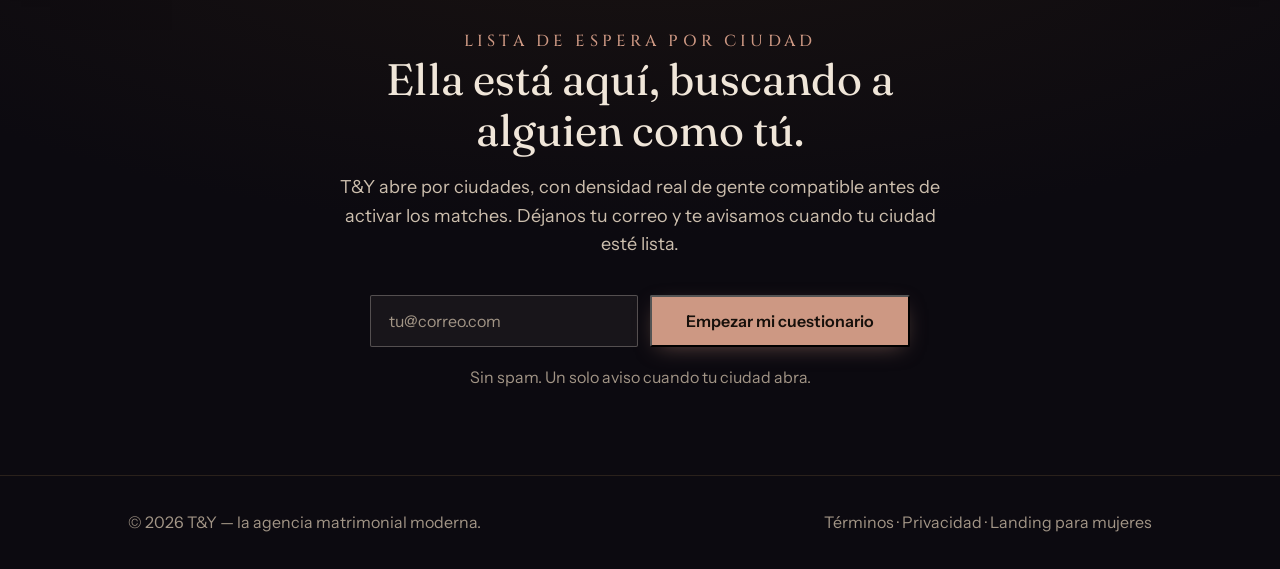
==== commit dd04917b: "Apply approved gold Match logo and purple identity to public landings" ====
--- a/index.html
+++ b/index.html
@@ -7,15 +7,15 @@
 <link rel="preconnect" href="https://fonts.googleapis.com">
 <link rel="preconnect" href="https://fonts.gstatic.com" crossorigin>
 <link href="https://fonts.googleapis.com/css2?family=Fraunces:opsz,wght@9..144,300;9..144,400;9..144,500;9..144,600&family=Instrument+Sans:wght@300;400;500;600&family=Cinzel:wght@400;500;600;700&display=swap" rel="stylesheet">
-<link rel="icon" type="image/png" href="favicon.png">
-<link rel="apple-touch-icon" href="apple-touch-icon.png">
+<link rel="icon" type="image/png" href="/ty-landing/brand/match-symbol.png?v=20261122-gold">
+<link rel="apple-touch-icon" href="/ty-landing/brand/match-symbol.png?v=20261122-gold">
 <meta property="og:type" content="website">
 <meta property="og:title" content="T&Y — Ella recibe cientos de mensajes. El tuyo será el único que importe.">
 <meta property="og:description" content="La agencia matrimonial moderna. No compites por atención: tu compatibilidad demostrada antes de la primera palabra.">
 <meta property="og:url" content="https://clubdesarrollohumano.github.io/ty-landing/">
-<meta property="og:image" content="https://clubdesarrollohumano.github.io/ty-landing/og-index.png">
+<meta property="og:image" content="https://clubdesarrollohumano.github.io/ty-landing/brand/match-beyond-love.png?v=20261122-gold">
 <meta name="twitter:card" content="summary_large_image">
-<meta name="twitter:image" content="https://clubdesarrollohumano.github.io/ty-landing/og-index.png">
+<meta name="twitter:image" content="https://clubdesarrollohumano.github.io/ty-landing/brand/match-beyond-love.png?v=20261122-gold">
 <style>
 :root{
   --bg:#0b0a0e; --bg-soft:#151117; --ink:#f0e6d9; --muted:#a29586;
@@ -160,6 +160,7 @@
 }
 @media (max-width:560px){.steps{grid-template-columns:1fr}}
 </style>
+<link rel="stylesheet" href="/ty-landing/brand/match-theme.css?v=20261122-gold">
 </head>
 <body>
 
@@ -172,7 +173,7 @@
 <!-- HERO -->
 <div class="hero">
   <div class="wrap">
-    <div class="hero-logo rv"><img src="TY_logo_negro_transparente.png" alt="T&amp;Y — Match Beyond Love"></div>
+    <div class="hero-logo rv"><img src="/ty-landing/brand/match-beyond-love.png?v=20261122-gold" alt="T&amp;Y — Match Beyond Love"></div>
     <p class="kicker rv">Para hombres que buscan una relación estable</p>
     <h1 class="rv">Ella recibe cientos de mensajes. <strong>El tuyo será el único que importe.</strong></h1>
     <p class="lede rv">En las otras apps compites contra todos. Aquí no compites: muéstrate tal como eres y nosotros hacemos el trabajo por ti.</p>
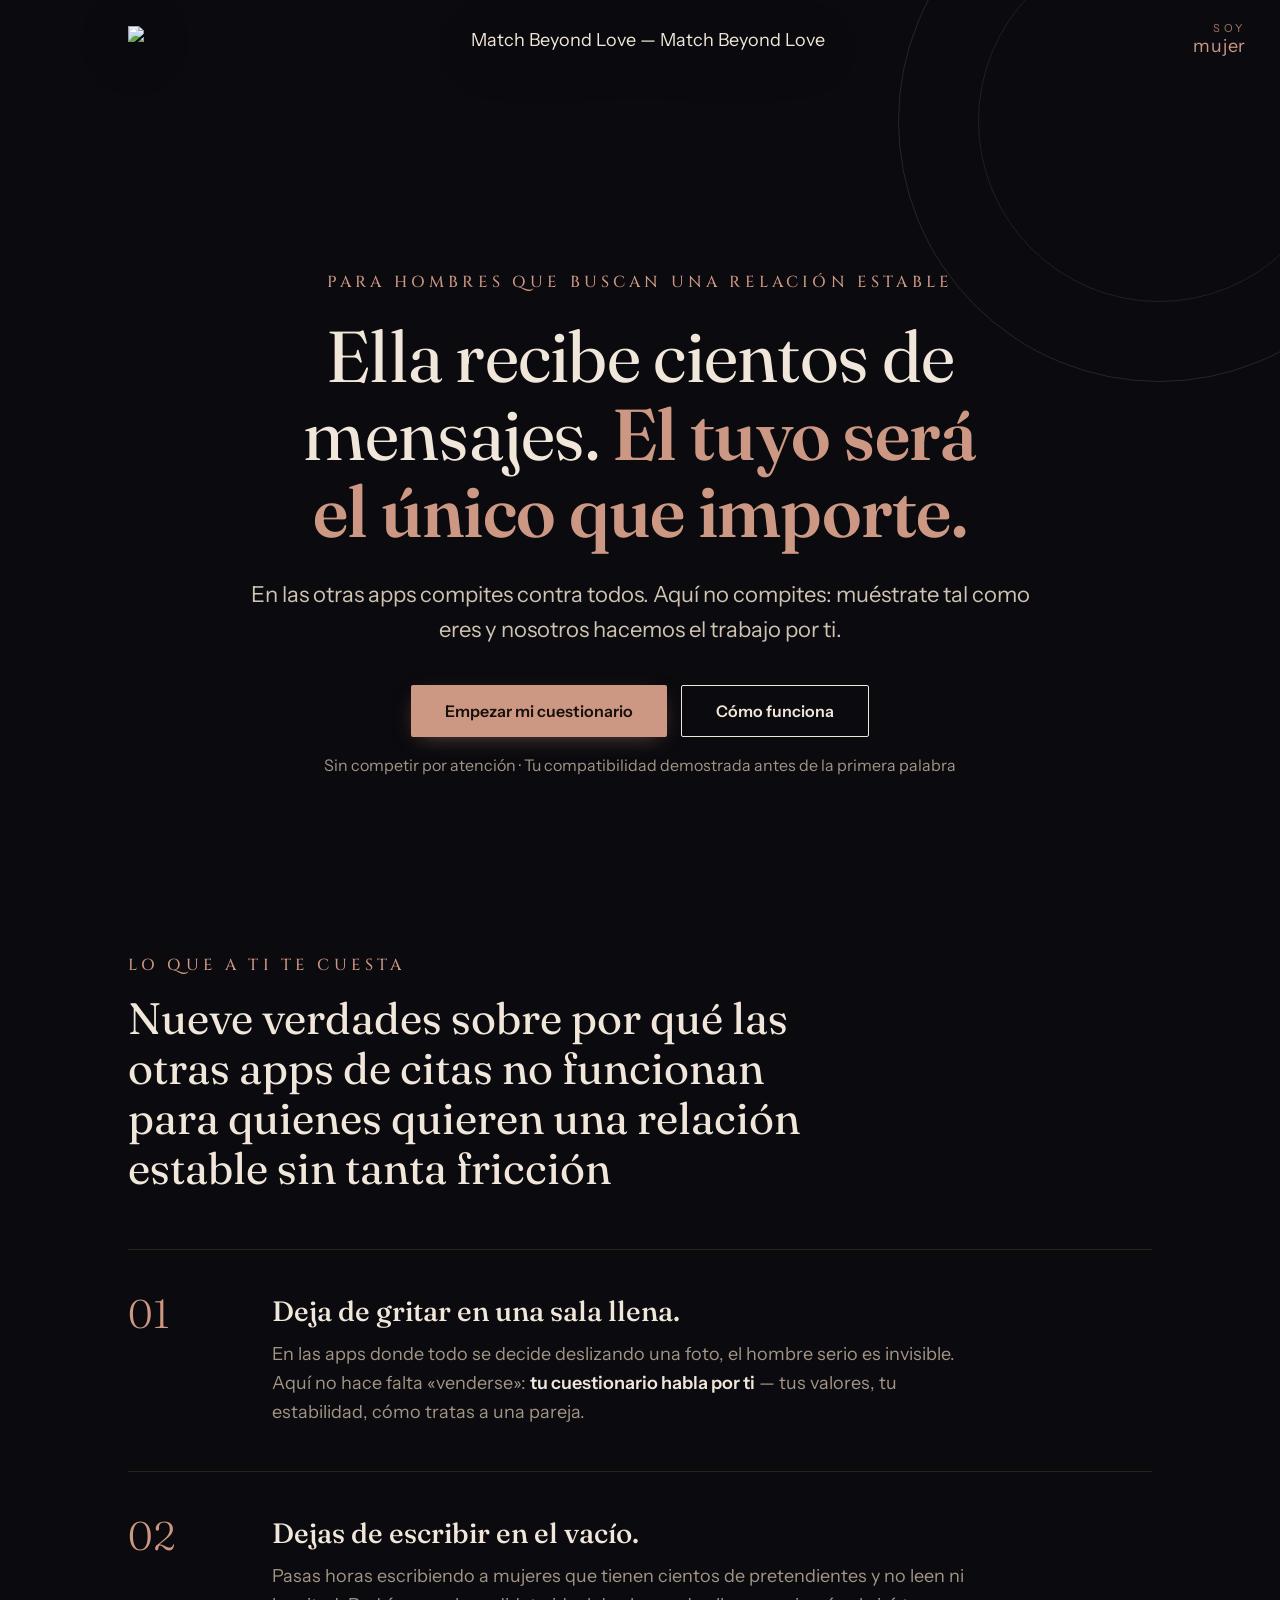
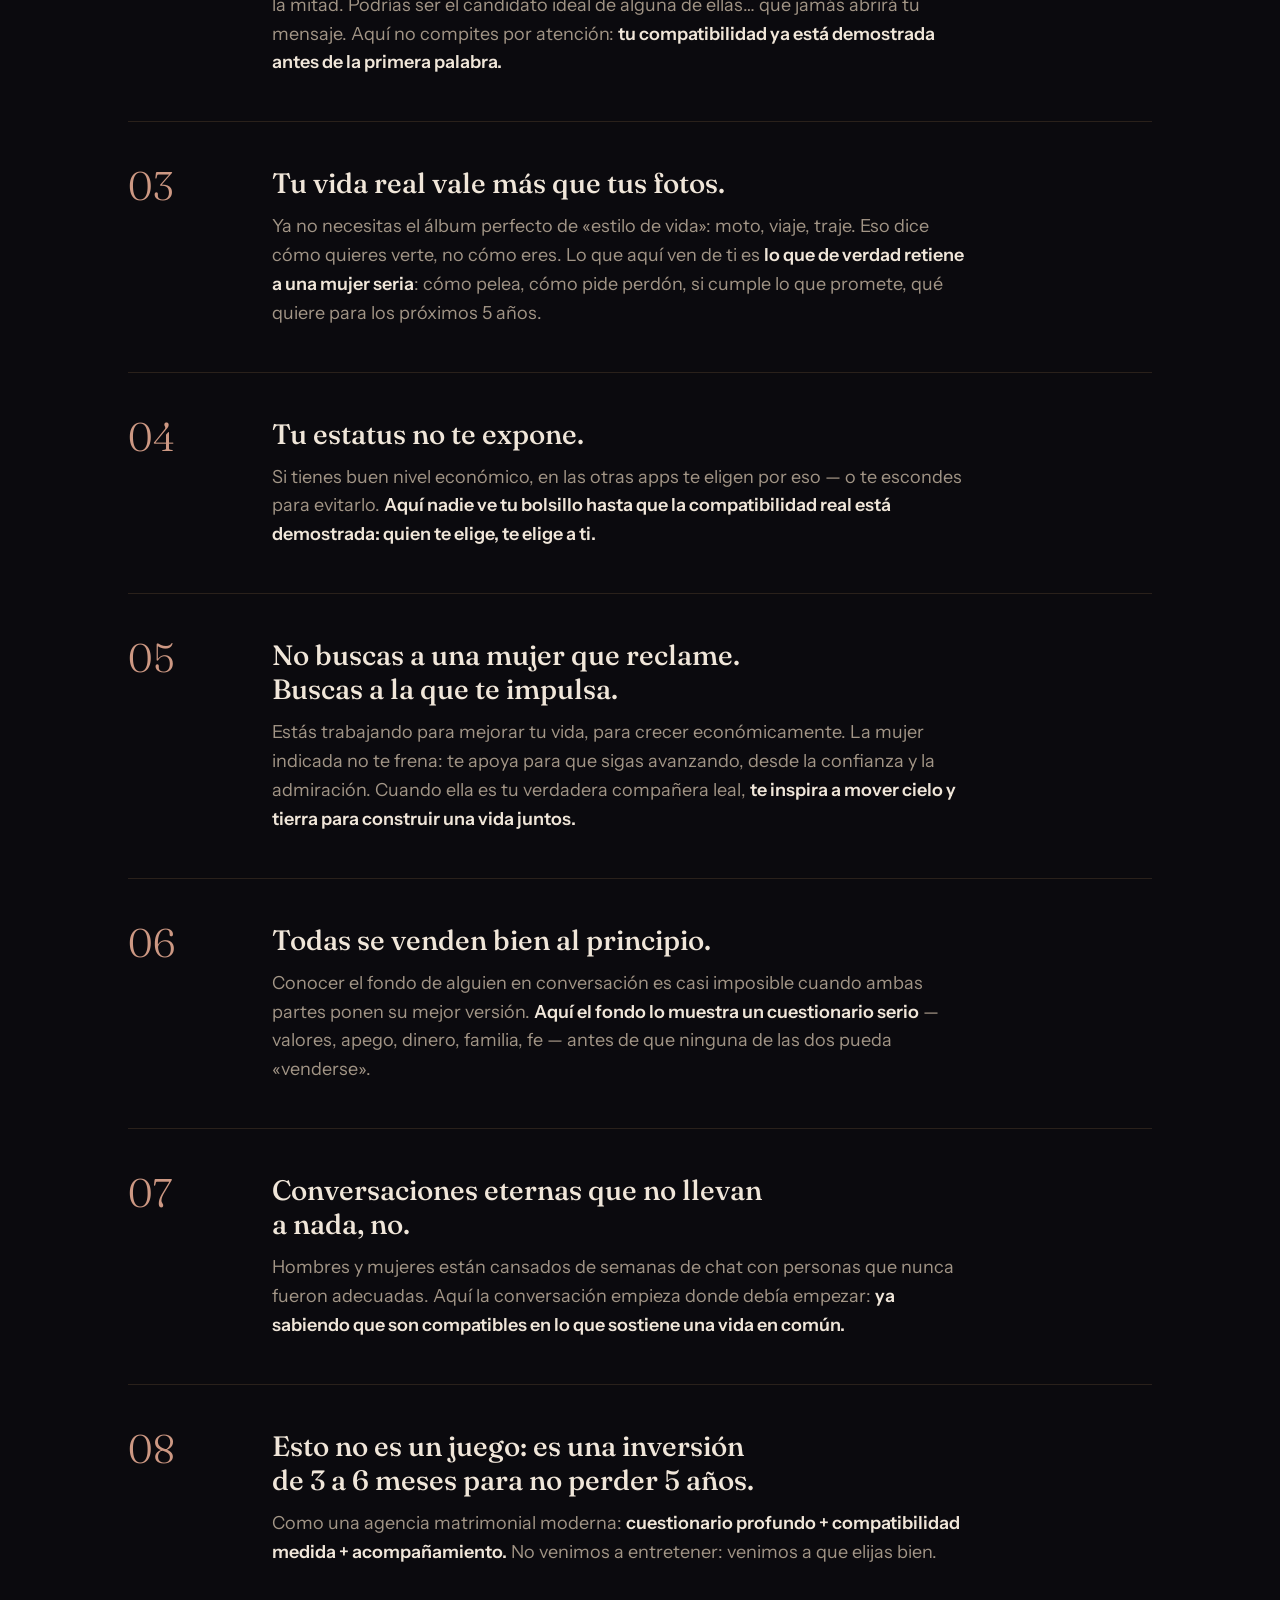
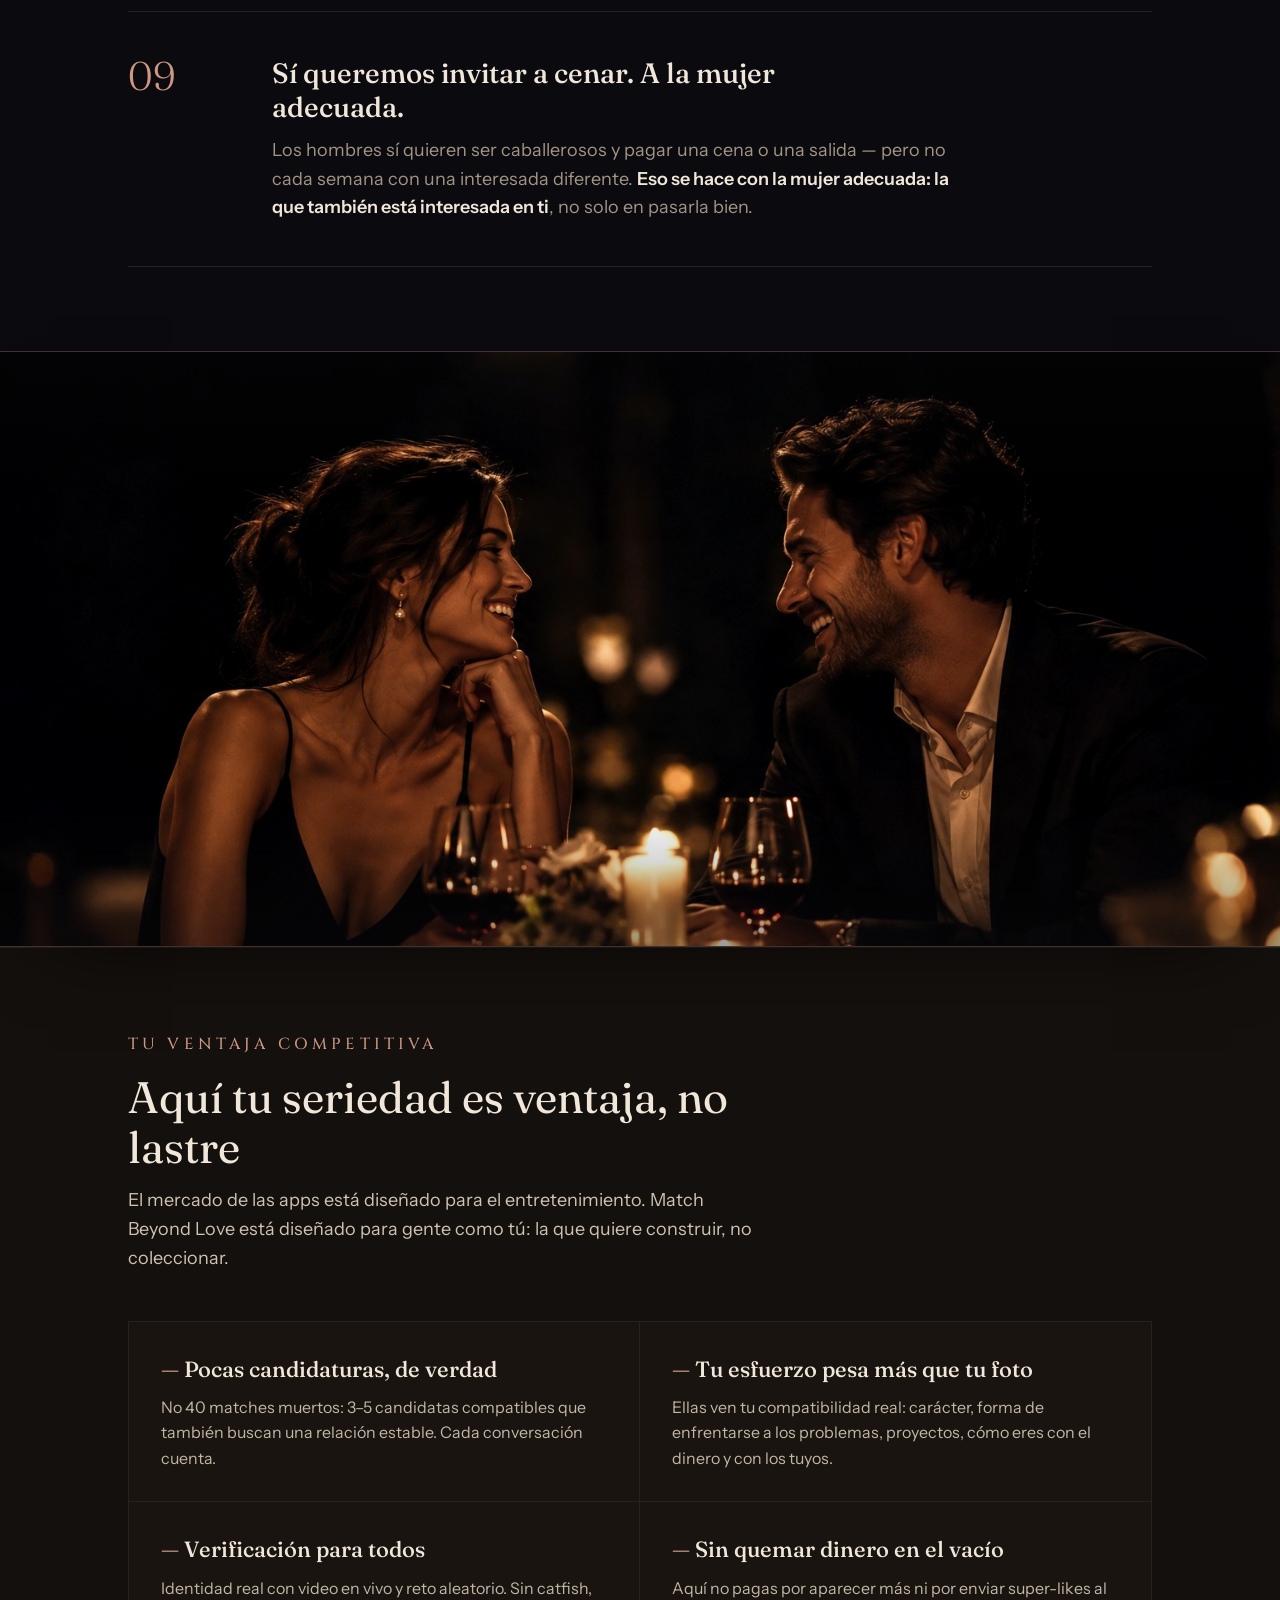
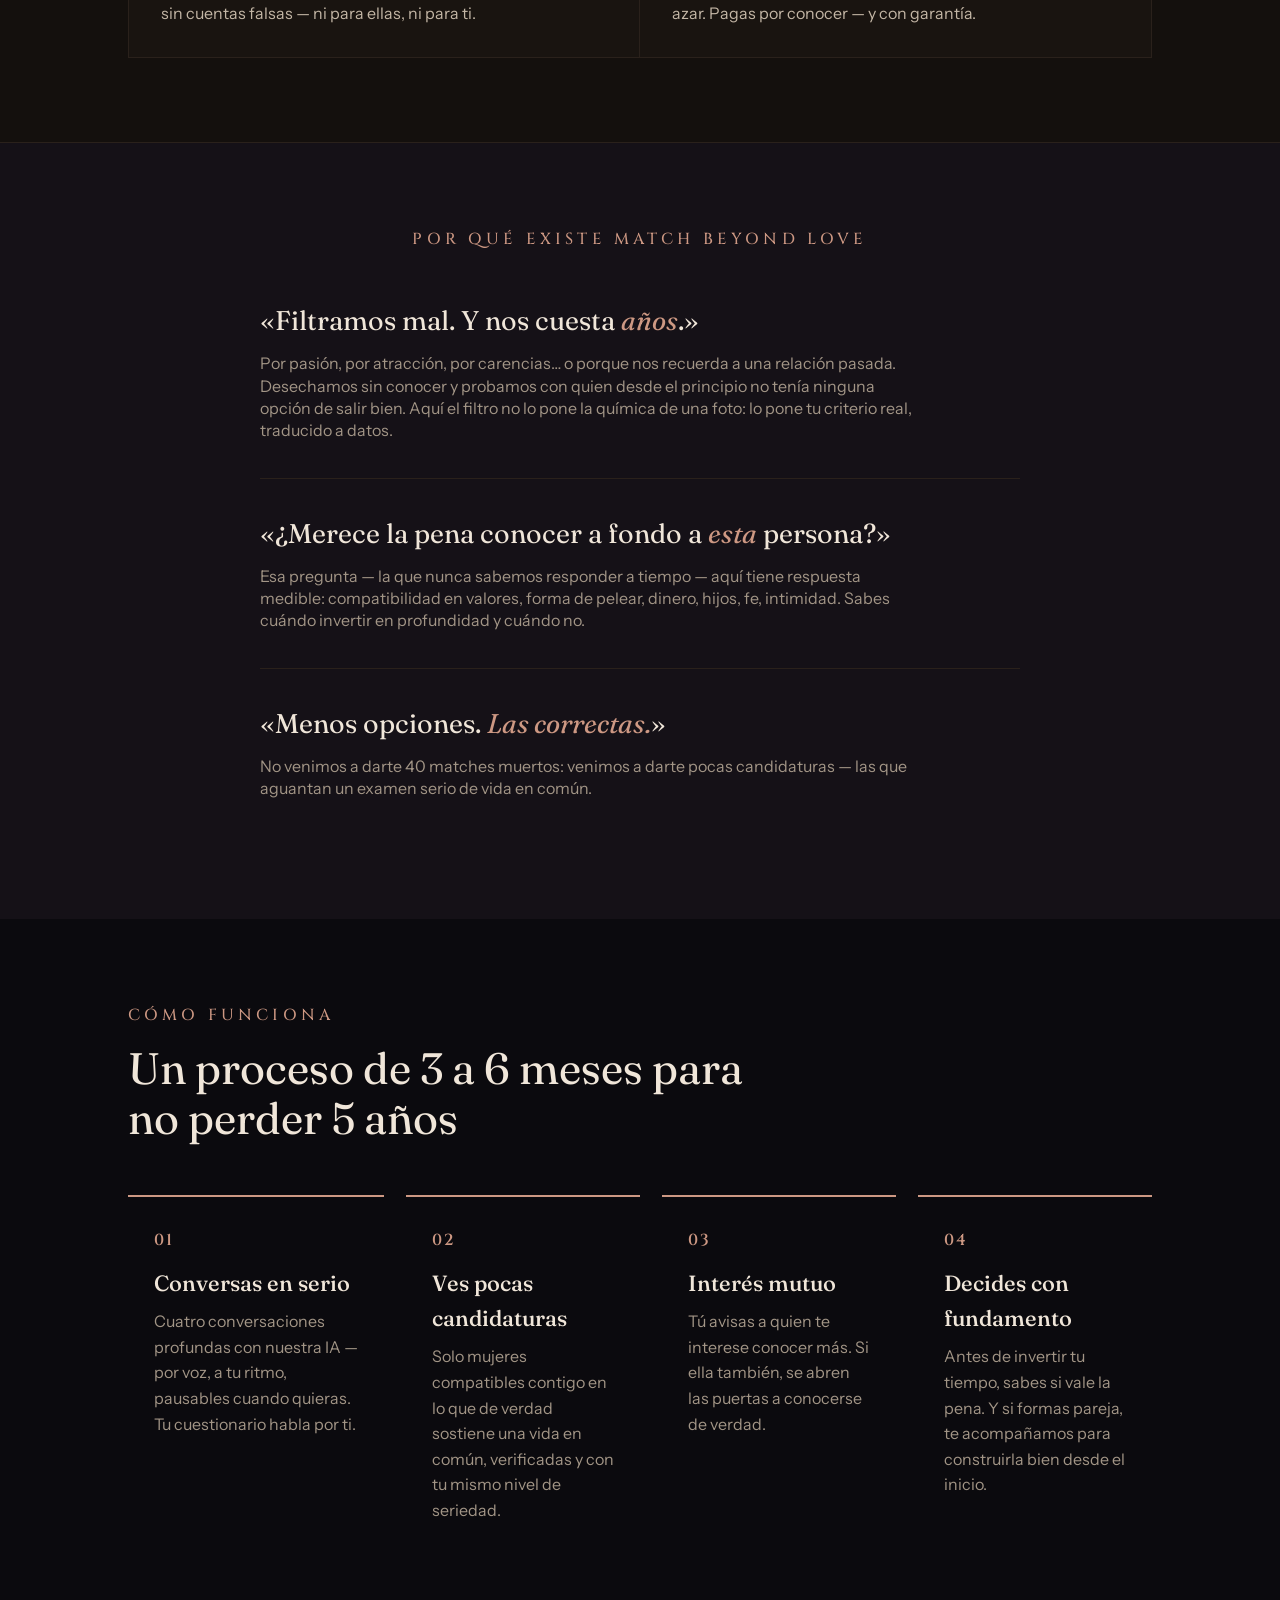
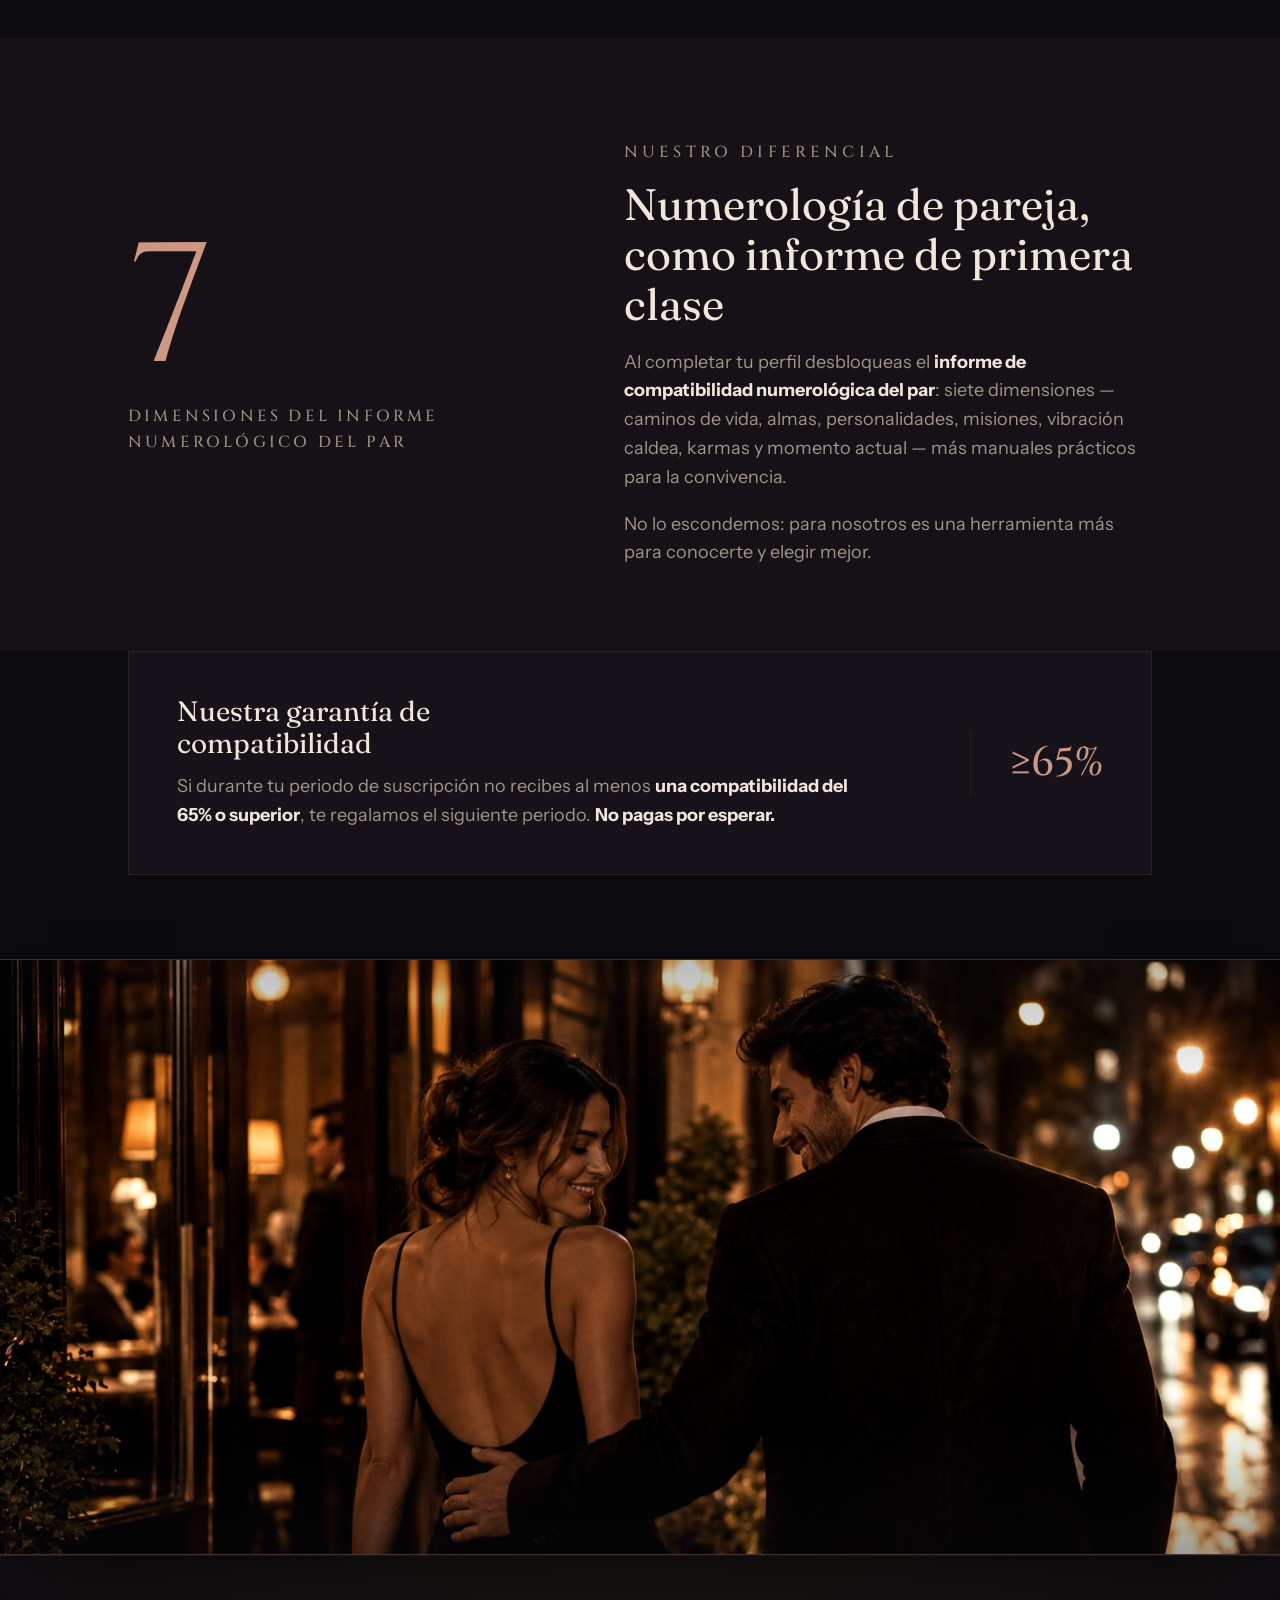
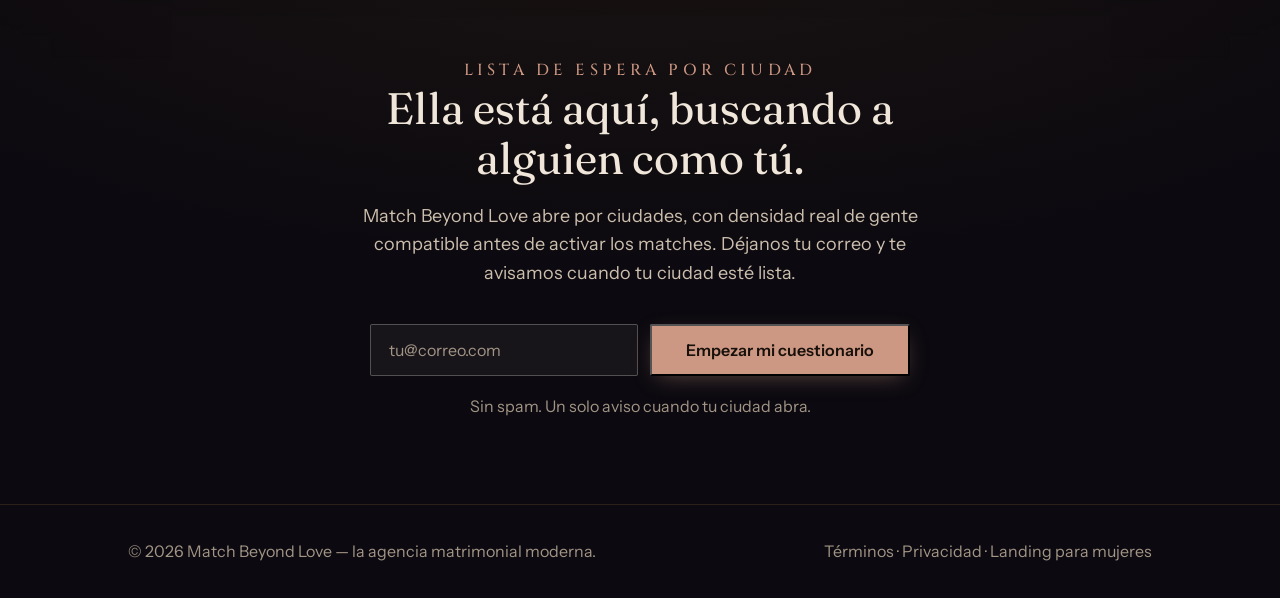
==== commit 4f6cb3f6: "Use Match Beyond Love in public landing copy" ====
--- a/index.html
+++ b/index.html
@@ -3,19 +3,19 @@
 <head>
 <meta charset="UTF-8">
 <meta name="viewport" content="width=device-width, initial-scale=1.0">
-<title>T&Y — Ella recibe cientos de mensajes. El tuyo será el único que importe.</title>
+<title>Match Beyond Love — Ella recibe cientos de mensajes. El tuyo será el único que importe.</title>
 <link rel="preconnect" href="https://fonts.googleapis.com">
 <link rel="preconnect" href="https://fonts.gstatic.com" crossorigin>
 <link href="https://fonts.googleapis.com/css2?family=Fraunces:opsz,wght@9..144,300;9..144,400;9..144,500;9..144,600&family=Instrument+Sans:wght@300;400;500;600&family=Cinzel:wght@400;500;600;700&display=swap" rel="stylesheet">
 <link rel="icon" type="image/png" href="/ty-landing/brand/match-symbol.png?v=20261122-gold">
 <link rel="apple-touch-icon" href="/ty-landing/brand/match-symbol.png?v=20261122-gold">
 <meta property="og:type" content="website">
-<meta property="og:title" content="T&Y — Ella recibe cientos de mensajes. El tuyo será el único que importe.">
+<meta property="og:title" content="Match Beyond Love — Ella recibe cientos de mensajes. El tuyo será el único que importe.">
 <meta property="og:description" content="La agencia matrimonial moderna. No compites por atención: tu compatibilidad demostrada antes de la primera palabra.">
 <meta property="og:url" content="https://clubdesarrollohumano.github.io/ty-landing/">
-<meta property="og:image" content="https://clubdesarrollohumano.github.io/ty-landing/brand/match-beyond-love.png?v=20261122-gold">
+<meta property="og:image" content="https://clubdesarrollohumano.github.io/ty-landing/brand/match-beyond-love-transparent.png?v=20261122-gold">
 <meta name="twitter:card" content="summary_large_image">
-<meta name="twitter:image" content="https://clubdesarrollohumano.github.io/ty-landing/brand/match-beyond-love.png?v=20261122-gold">
+<meta name="twitter:image" content="https://clubdesarrollohumano.github.io/ty-landing/brand/match-beyond-love-transparent.png?v=20261122-gold">
 <style>
 :root{
   --bg:#0b0a0e; --bg-soft:#151117; --ink:#f0e6d9; --muted:#a29586;
@@ -160,7 +160,7 @@
 }
 @media (max-width:560px){.steps{grid-template-columns:1fr}}
 </style>
-<link rel="stylesheet" href="/ty-landing/brand/match-theme.css?v=20261122-gold">
+<link rel="stylesheet" href="/ty-landing/brand/match-theme-20261122.css?v=20261122-gold">
 </head>
 <body>
 
@@ -173,7 +173,7 @@
 <!-- HERO -->
 <div class="hero">
   <div class="wrap">
-    <div class="hero-logo rv"><img src="/ty-landing/brand/match-beyond-love.png?v=20261122-gold" alt="T&amp;Y — Match Beyond Love"></div>
+    <div class="hero-logo rv"><img src="/ty-landing/brand/match-beyond-love-transparent.png?v=20261122-gold" alt="Match Beyond Love — Match Beyond Love"></div>
     <p class="kicker rv">Para hombres que buscan una relación estable</p>
     <h1 class="rv">Ella recibe cientos de mensajes. <strong>El tuyo será el único que importe.</strong></h1>
     <p class="lede rv">En las otras apps compites contra todos. Aquí no compites: muéstrate tal como eres y nosotros hacemos el trabajo por ti.</p>
@@ -268,7 +268,7 @@
   <div class="wrap">
     <p class="sec-label rv">Tu ventaja competitiva</p>
     <h2 class="rv">Aquí tu seriedad es ventaja, no lastre</h2>
-    <p class="lede rv">El mercado de las apps está diseñado para el entretenimiento. T&amp;Y está diseñado para gente como tú: la que quiere construir, no coleccionar.</p>
+    <p class="lede rv">El mercado de las apps está diseñado para el entretenimiento. Match Beyond Love está diseñado para gente como tú: la que quiere construir, no coleccionar.</p>
     <div class="guards rv">
       <div class="guard">
         <h4>Pocas candidaturas, de verdad</h4>
@@ -293,7 +293,7 @@
 <!-- TRANSVERSALES -->
 <section class="quotes">
   <div class="wrap">
-    <p class="sec-label rv" style="text-align:center">Por qué existe T&amp;Y</p>
+    <p class="sec-label rv" style="text-align:center">Por qué existe Match Beyond Love</p>
     <div class="quote rv">
       <p>«Filtramos mal. Y nos cuesta <em>años</em>.»</p>
       <p class="why">Por pasión, por atracción, por carencias… o porque nos recuerda a una relación pasada. Desechamos sin conocer y probamos con quien desde el principio no tenía ninguna opción de salir bien. Aquí el filtro no lo pone la química de una foto: lo pone tu criterio real, traducido a datos.</p>
@@ -374,7 +374,7 @@
   <div class="wrap">
     <p class="sec-label rv">Lista de espera por ciudad</p>
     <h2 class="rv">Ella está aquí, buscando a alguien como tú.</h2>
-    <p class="rv">T&amp;Y abre por ciudades, con densidad real de gente compatible antes de activar los matches. Déjanos tu correo y te avisamos cuando tu ciudad esté lista.</p>
+    <p class="rv">Match Beyond Love abre por ciudades, con densidad real de gente compatible antes de activar los matches. Déjanos tu correo y te avisamos cuando tu ciudad esté lista.</p>
     <form class="form rv" onsubmit="event.preventDefault();this.innerHTML='<p style=\'color:#161310;font-weight:600\'>✓ Estás en la lista. Te avisaremos.</p>'">
       <input type="email" required placeholder="tu@correo.com" aria-label="Correo electrónico">
       <button class="btn" type="submit">Empezar mi cuestionario</button>
@@ -387,7 +387,7 @@
 
 <footer>
   <div class="wrap">
-    <span>© 2026 T&amp;Y — la agencia matrimonial moderna.</span>
+    <span>© 2026 Match Beyond Love — la agencia matrimonial moderna.</span>
     <span><a href="#">Términos</a> · <a href="#">Privacidad</a> · <a href="mujeres.html">Landing para mujeres</a></span>
   </div>
 </footer>
